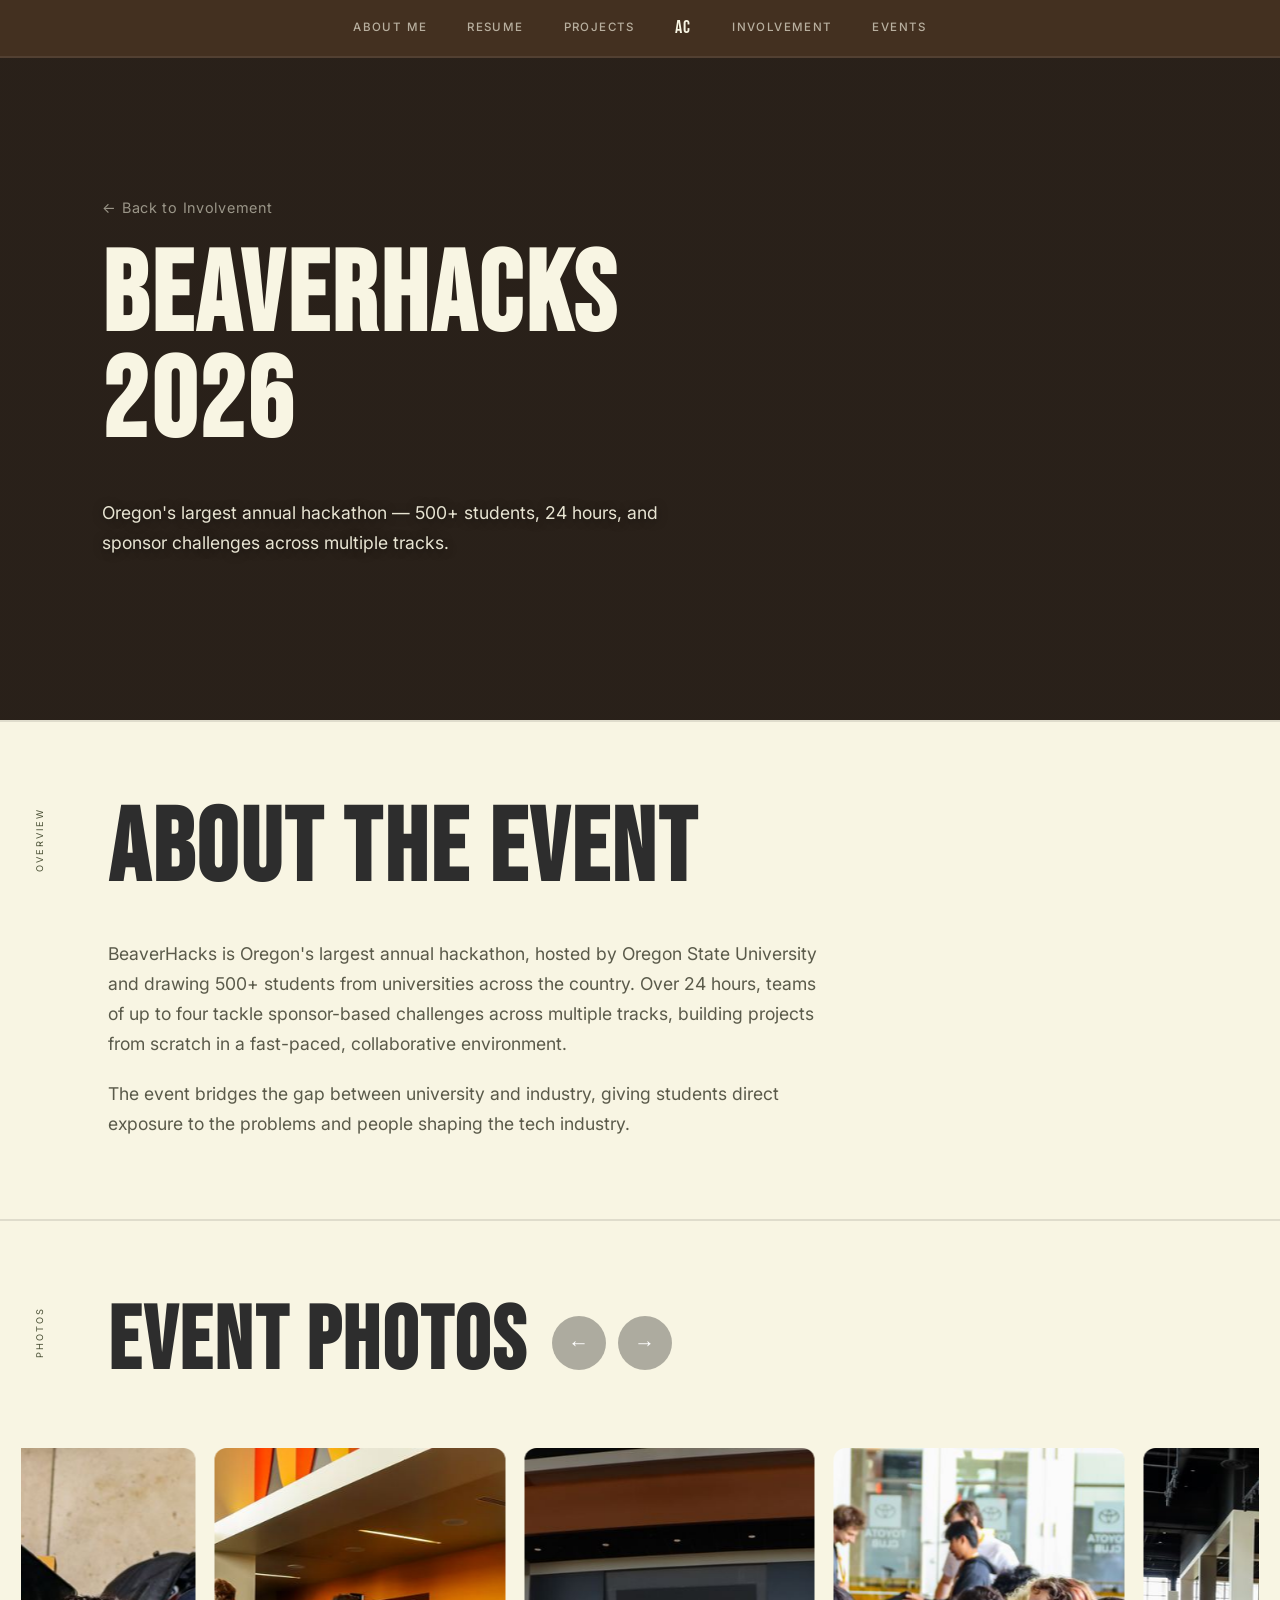
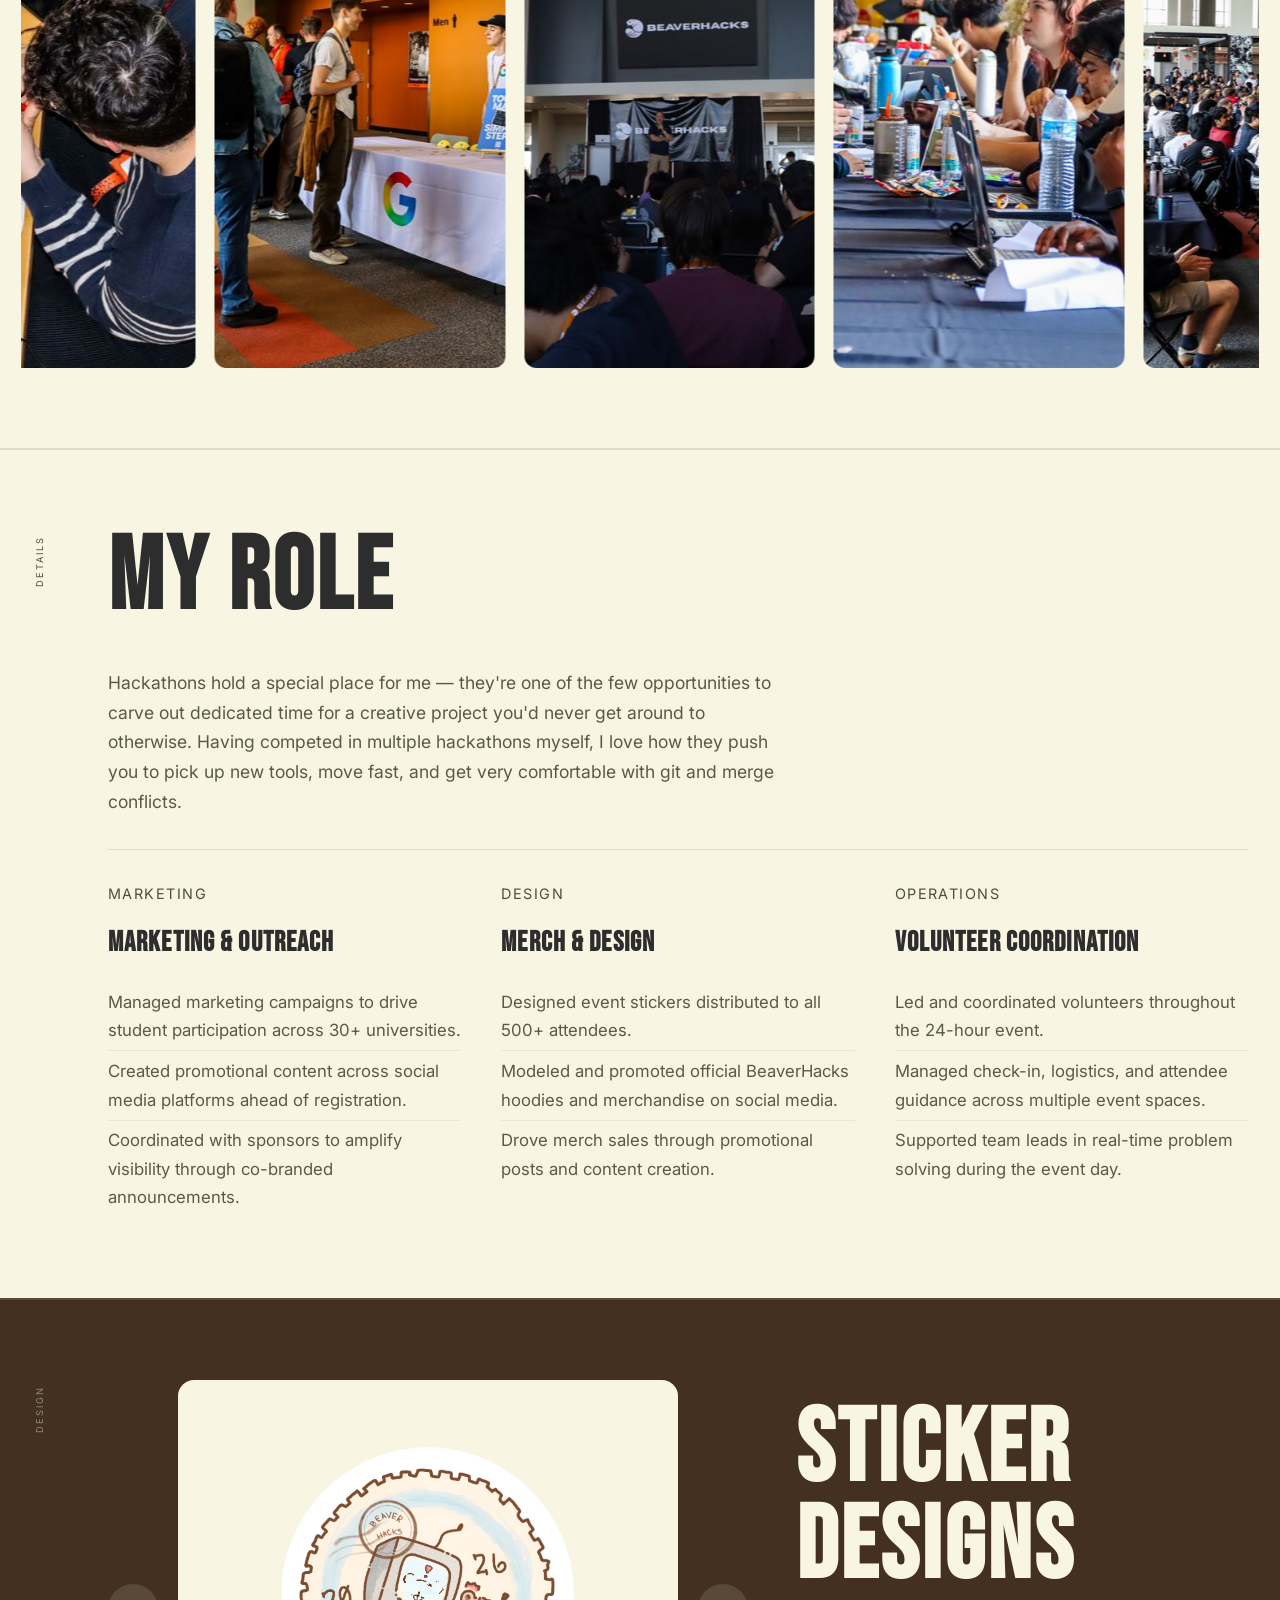
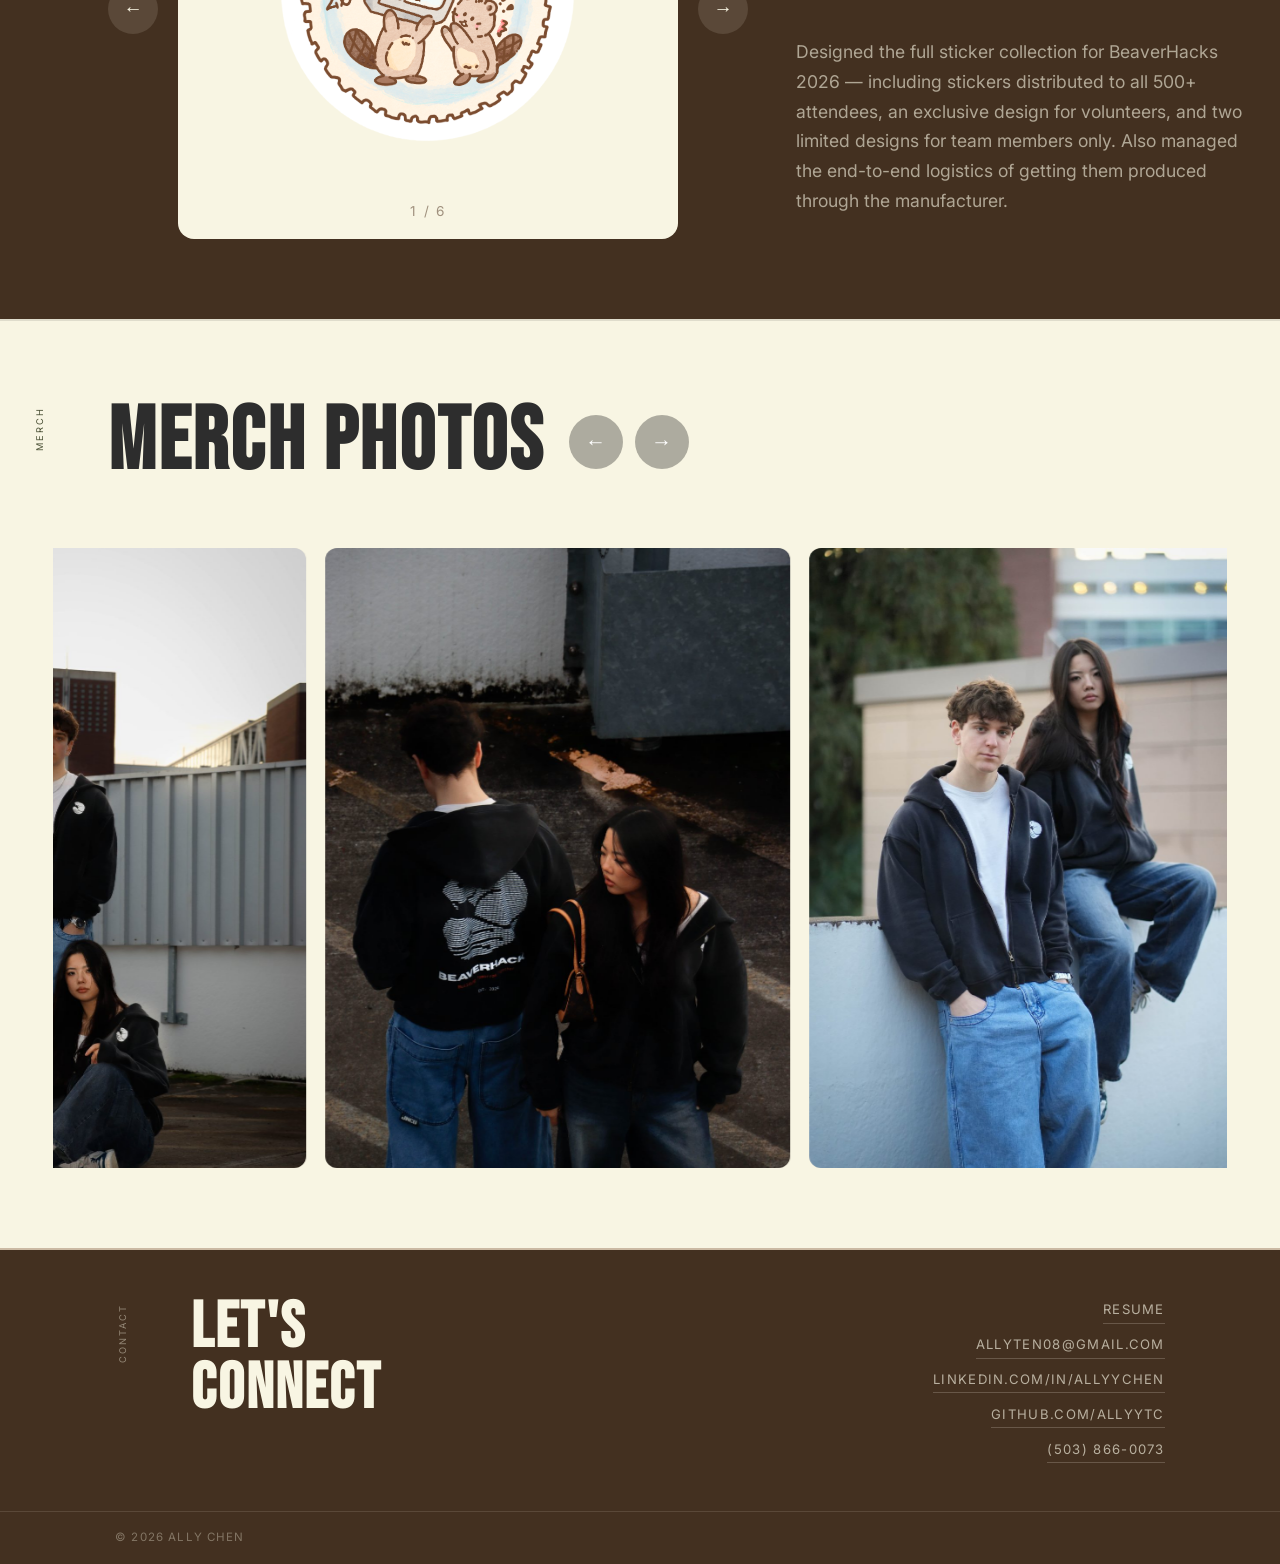
==== beaverhacks-2026.html @ 2b99e6fb "Add resume PDF and link it across the site." ====
<!DOCTYPE html>
<html lang="en">
<head>
  <meta charset="UTF-8" />
  <meta name="viewport" content="width=device-width, initial-scale=1.0" />
  <title>BeaverHacks 2026 &mdash; Ally Chen</title>
  <link rel="preconnect" href="https://fonts.googleapis.com" />
  <link rel="preconnect" href="https://fonts.gstatic.com" crossorigin />
  <link href="https://fonts.googleapis.com/css2?family=Bebas+Neue&family=Inter:wght@300;400;500;600&display=swap" rel="stylesheet" />
  <link rel="stylesheet" href="style.css" />
  <style>
    /* BeaverHacks 2026 — warm brown case-study theme */
    body { background: #433020; overflow-x: hidden; }
    .nav {
      --nav-bg: #433020;
      --nav-border: rgba(255,255,255,0.08);
      --nav-link: rgba(248,245,227,0.65);
      --nav-link-hover: #f8f5e3;
      --nav-home: #f8f5e3;
      --nav-dropdown-bg: #433020;
      --nav-dropdown-border: rgba(255,255,255,0.12);
      --nav-dropdown-link: rgba(248,245,227,0.65);
      --nav-dropdown-link-hover: #f8f5e3;
      --nav-dropdown-link-hover-bg: rgba(255,255,255,0.08);
      --nav-dropdown-label: rgba(248,245,227,0.45);
      --nav-mobile-bg: #433020;
      --nav-mobile-border: rgba(255,255,255,0.12);
      --nav-mobile-link: rgba(248,245,227,0.65);
      --nav-mobile-link-hover: #f8f5e3;
      --nav-mobile-submenu-border: rgba(255,255,255,0.12);
      --nav-mobile-label: rgba(248,245,227,0.45);
      --nav-toggle-bar: #f8f5e3;
    }
    .bh-dark { background: #433020; }
    .bh-dark-alt { background: #f8f5e3; }
    .bh-dark .display-heading { color: #f8f5e3; }
    .bh-dark-alt .display-heading { color: var(--charcoal, #2d2d2d); }
    .bh-dark .section-label { color: rgba(248,245,227,0.45); }
    .bh-dark-alt .section-label { color: var(--olive, #7a7a59); }
    .bh-dark .section-inner { border-top-color: rgba(248,245,227,0.12); }
    .bh-dark-alt .section-inner { border-top-color: rgba(0,0,0,0.1); }
    .bh-dark .exp-date { color: rgba(248,245,227,0.45); }
    .bh-dark-alt .exp-date { color: var(--olive, #7a7a59); }
    .bh-dark .exp-content h3 { color: #f8f5e3; }
    .bh-dark-alt .exp-content h3 { color: var(--charcoal, #2d2d2d); }
    .bh-dark li { color: rgba(248,245,227,0.65); }
    .bh-dark-alt li { color: #5a5a4a; }
    .bh-dark .exp-item { border-top-color: rgba(248,245,227,0.12); }
    .bh-dark-alt .exp-item { border-top-color: rgba(0,0,0,0.1); }
    .bh-dark .event-card { background: #5e4733; border-color: rgba(248,245,227,0.08); }
    .bh-dark-alt .event-card { background: #f8f5e3; border-color: rgba(0,0,0,0.12); }
  </style>
</head>
<body>

  <nav class="nav" id="nav" aria-label="Primary"></nav>
  <script src="nav.js?v=1"></script>

  <!-- Hero -->
  <section class="section bh-dark" style="min-height: 80vh; display: flex; align-items: center; background-image: linear-gradient(rgba(20,20,20,0.55), rgba(20,20,20,0.55)), url('bh-event/gp1.JPG'); background-size: cover; background-position: center 48%;">
    <div class="section-inner" style="border-top: none; width: 100%; max-width: 100%; margin: 0; padding-top: 7rem; padding-left: clamp(2rem, 8%, 10rem); padding-bottom: 5rem;">
      <div class="section-body">
        <a href="involvement.html#events" style="display:inline-block; margin-bottom:1.5rem; font-size:0.9rem; color:rgba(248,245,227,0.55); text-decoration:none; letter-spacing:0.05em;">&larr; Back to Involvement</a>
        <h1 class="display-heading dh-light" style="font-size: clamp(4rem, 9vw, 7rem);">BeaverHacks<br/>2026</h1>
        <p style="color: rgba(248,245,227,0.92); max-width: 560px; margin-top: 1rem; font-size: 1.1rem; text-shadow: 0 1px 10px rgba(0,0,0,0.5);">Oregon's largest annual hackathon — 500+ students, 24 hours, and sponsor challenges across multiple tracks.</p>
      </div>
    </div>
  </section>

  <!-- Overview -->
  <section class="section bh-dark-alt">
    <div class="section-inner" style="max-width: 1400px;">
      <div class="section-label-col">
        <span class="section-label">Overview</span>
      </div>
      <div class="section-body">
        <h2 class="display-heading" style="font-size: clamp(3.5rem, 8vw, 6.5rem);">About the Event</h2>
        <p style="max-width: 720px; margin: 1rem 0 1.25rem; line-height: 1.7; font-size: 1.1rem; color: #5a5a4a;">BeaverHacks is Oregon's largest annual hackathon, hosted by Oregon State University and drawing 500+ students from universities across the country. Over 24 hours, teams of up to four tackle sponsor-based challenges across multiple tracks, building projects from scratch in a fast-paced, collaborative environment.</p>
        <p style="max-width: 720px; line-height: 1.7; font-size: 1.1rem; color: #5a5a4a;">The event bridges the gap between university and industry, giving students direct exposure to the problems and people shaping the tech industry.</p>
      </div>
    </div>
  </section>

  <!-- Photo Gallery -->
  <section class="section bh-dark-alt" style="padding-bottom: 5rem;">
    <div class="section-inner" style="padding-bottom: 1.5rem; max-width: 1400px;">
      <div class="section-label-col">
        <span class="section-label">Photos</span>
      </div>
      <div class="section-body">
        <div class="bh-event-header">
          <h2 class="display-heading">Event Photos</h2>
          <div class="bh-event-header-arrows">
            <button class="bh-carousel-arrow bh-carousel-arrow--prev" id="bhPrev" aria-label="Previous photos">&#8592;</button>
            <button class="bh-carousel-arrow bh-carousel-arrow--next" id="bhNext" aria-label="Next photos">&#8594;</button>
          </div>
        </div>
      </div>
    </div>
    <style>
      .bh-event-header {
        display: flex;
        align-items: center;
        justify-content: flex-start;
        flex-wrap: wrap;
        gap: 1.5rem;
        margin-bottom: 2.5rem;
      }
      .bh-event-header .display-heading {
        margin-bottom: 0;
      }
      .bh-event-header-arrows {
        display: flex;
        gap: 0.75rem;
      }
      .bh-event-header-arrows .bh-carousel-arrow {
        position: static;
        transform: none;
      }
      .bh-carousel {
        --bh-visible: 4;
        position: relative;
        max-width: 98vw;
        margin: 0 auto;
        padding: 0 0.5rem;
      }
      @media (min-width: 1600px) { .bh-carousel { --bh-visible: 5; } }
      @media (max-width: 1024px) { .bh-carousel { --bh-visible: 2; } }
      @media (max-width: 640px)  { .bh-carousel { --bh-visible: 1; } }

      .bh-carousel-viewport { overflow: hidden; }
      .bh-carousel-track {
        display: flex;
        will-change: transform;
      }
      .bh-carousel-slide {
        flex: 0 0 calc(100% / var(--bh-visible));
        box-sizing: border-box;
        padding: 0 0.6rem;
      }
      .bh-carousel-slide img {
        width: 100%;
        height: 520px;
        object-fit: cover;
        border-radius: 0.75rem;
        display: block;
        background: #e8e2d0;
      }
      .bh-carousel-arrow {
        position: absolute;
        top: 50%;
        transform: translateY(-50%);
        width: 54px;
        height: 54px;
        border-radius: 50%;
        border: none;
        background: rgba(0,0,0,0.3);
        color: #fff;
        font-size: 1.3rem;
        display: flex;
        align-items: center;
        justify-content: center;
        cursor: pointer;
        z-index: 2;
        transition: background 0.2s;
      }
      .bh-carousel-arrow:hover { background: rgba(0,0,0,0.55); }
      .bh-carousel-arrow--prev { left: 0; }
      .bh-carousel-arrow--next { right: 0; }
    </style>
    <div class="bh-carousel" id="bhCarousel">
      <div class="bh-carousel-viewport">
        <div class="bh-carousel-track" id="bhTrack"></div>
      </div>
    </div>
    <script>
      function initBhCarousel(root, photos, opts) {
        opts = opts || {};
        var secondsPerPhoto = opts.secondsPerPhoto || 6; // continuous drift pace
        var alt = opts.alt || 'Photo';
        var filters = opts.filters || {};
        var classes = opts.classes || {}; // src -> extra class name for the slide

        var N = photos.length;
        var rendered = photos.concat(photos); // two copies for a seamless continuous loop

        var viewport = root.querySelector('.bh-carousel-viewport');
        var track = root.querySelector('.bh-carousel-track');
        var prevBtn = opts.prevBtn || root.querySelector('.bh-carousel-arrow--prev');
        var nextBtn = opts.nextBtn || root.querySelector('.bh-carousel-arrow--next');

        rendered.forEach(function(src) {
          var slide = document.createElement('div');
          slide.className = 'bh-carousel-slide';
          if (classes[src]) slide.classList.add(classes[src]);
          var img = document.createElement('img');
          img.src = src;
          img.alt = alt;
          img.loading = 'lazy';
          if (filters[src]) img.style.filter = filters[src];
          slide.appendChild(img);
          track.appendChild(slide);
        });

        var widths = []; // per-slide widths for one set (index 0..N-1), in px
        var cumulative = [0]; // prefix sums of widths, length N+1
        var singleSetWidth = 0;
        var speed = 0; // px per ms
        var offset = 0; // current translateX, in (-singleSetWidth, 0]
        var hovering = false; // mouse is over the photos or arrows
        var jumping = false; // an arrow jump is settling
        var paused = false;
        var lastTime = null;

        function updatePaused() {
          paused = hovering || jumping;
        }

        function measure() {
          widths = [];
          cumulative = [0];
          for (var i = 0; i < N; i++) {
            var w = track.children[i].getBoundingClientRect().width;
            widths.push(w);
            cumulative.push(cumulative[i] + w);
          }
          singleSetWidth = cumulative[N];
          speed = singleSetWidth / (N * secondsPerPhoto * 1000);
        }

        function setTransform() {
          track.style.transform = 'translateX(' + offset + 'px)';
        }

        // Used for jumps (arrows/settle), where we need to toggle the
        // transition on/off without it animating the wrong change.
        function applyTransform(withTransition) {
          track.style.transition = withTransition ? 'transform 0.4s ease' : 'none';
          setTransform();
          if (!withTransition) track.getBoundingClientRect(); // force reflow
        }

        function settle() {
          jumping = false;
          updatePaused();
          if (offset <= -singleSetWidth) offset += singleSetWidth;
          if (offset > 0) offset -= singleSetWidth;
          applyTransform(false);
        }

        // Index of the slide currently sitting at (or just past) the viewport's left edge.
        function currentIndex() {
          var pos = ((-offset) % singleSetWidth + singleSetWidth) % singleSetWidth;
          for (var i = 0; i < N; i++) {
            if (pos < cumulative[i + 1] - 0.5) return i;
          }
          return 0;
        }

        function nudge(direction) {
          jumping = true;
          updatePaused();
          var i = currentIndex();
          if (direction > 0) {
            offset -= widths[i];
          } else {
            offset += widths[(i - 1 + N) % N];
          }
          applyTransform(true);
          setTimeout(settle, 420);
        }

        function tick(now) {
          if (lastTime === null) lastTime = now;
          var dt = now - lastTime;
          lastTime = now;
          if (!paused) {
            offset -= speed * dt;
            if (offset <= -singleSetWidth) offset += singleSetWidth;
            setTransform();
          }
          requestAnimationFrame(tick);
        }

        prevBtn.addEventListener('click', function() { nudge(-1); });
        nextBtn.addEventListener('click', function() { nudge(1); });

        // Only pause for hover over the photos or the arrow buttons.
        [viewport, prevBtn, nextBtn].forEach(function(el) {
          el.addEventListener('mouseenter', function() { hovering = true; updatePaused(); });
          el.addEventListener('mouseleave', function() { hovering = false; updatePaused(); });
        });

        window.addEventListener('resize', function() {
          var old = singleSetWidth;
          measure();
          if (old) offset = offset * (singleSetWidth / old);
          applyTransform(false);
        });

        measure();
        applyTransform(false);
        requestAnimationFrame(tick);
      }
    </script>
    <script>
      (function() {
        var photos = [
          'bh-event/carousel/untitled (189 of 275).jpg',
          'bh-event/carousel/untitled (19 of 275).jpg',
          'bh-event/carousel/IMG_7646.jpg',
          'bh-event/carousel/untitled (70 of 275).jpg',
          'bh-event/carousel/venue.jpg',
          'bh-event/carousel/untitled (268 of 275).jpg',
          'bh-event/carousel/untitled (57 of 275).jpg',
          'bh-event/carousel/untitled (181 of 275).jpg',
          'bh-event/carousel/top.jpg',
          'bh-event/carousel/untitled (230 of 275).jpg',
          'bh-event/carousel/untitled (43 of 275).jpg',
          'bh-event/carousel/IMG_7744.jpg',
          'bh-event/carousel/untitled (102 of 275).jpg',
          'bh-event/carousel/venue2.jpg',
          'bh-event/carousel/untitled (196 of 275).jpg',
          'bh-event/carousel/untitled (275 of 275).jpg',
          'bh-event/carousel/untitled (60 of 275).jpg',
          'bh-event/carousel/untitled (32 of 275).jpg',
          'bh-event/carousel/untitled (249 of 275).jpg',
          'bh-event/carousel/untitled (187 of 275).jpg',
          'bh-event/carousel/untitled (52 of 275).jpg',
          'bh-event/carousel/DSCF6276.jpg',
          'bh-event/carousel/untitled (89 of 275).jpg',
          'bh-event/carousel/untitled (217 of 275).jpg',
          'bh-event/carousel/untitled (11 of 275).jpg',
          'bh-event/carousel/untitled (158 of 275).jpg',
          'bh-event/carousel/untitled (248 of 275).jpg',
          'bh-event/carousel/untitled (59 of 275).jpg'
        ];

        initBhCarousel(document.getElementById('bhCarousel'), photos, {
          alt: 'BeaverHacks 2026 event photo',
          prevBtn: document.getElementById('bhPrev'),
          nextBtn: document.getElementById('bhNext')
        });
      })();
    </script>
  </section>

  <!-- Details -->
  <section class="section bh-dark-alt">
    <div class="section-inner" style="max-width: 1400px;">
      <div class="section-label-col">
        <span class="section-label">Details</span>
      </div>
      <div class="section-body">
        <h2 class="display-heading" style="font-size: clamp(3.5rem, 8vw, 6.5rem);">My Role</h2>
        <p style="max-width: 680px; margin: 1rem 0 2rem; color: #5a5a4a; line-height: 1.7; font-size: 1.1rem;">Hackathons hold a special place for me &mdash; they're one of the few opportunities to carve out dedicated time for a creative project you'd never get around to otherwise. Having competed in multiple hackathons myself, I love how they push you to pick up new tools, move fast, and get very comfortable with git and merge conflicts.</p>
        <div style="display: grid; grid-template-columns: repeat(3, 1fr); gap: 2.5rem; border-top: 1px solid rgba(0,0,0,0.1); padding-top: 2rem;">
          <div>
            <div style="font-size: 0.9rem; color: var(--olive, #7a7a59); letter-spacing: 0.1em; text-transform: uppercase; margin-bottom: 0.75rem;">Marketing</div>
            <h3 style="font-family: var(--font-display); font-size: 1.75rem; color: var(--charcoal, #2d2d2d); margin-bottom: 1rem; letter-spacing: 0.04em;">Marketing &amp; Outreach</h3>
            <ul style="list-style: none; padding: 0; margin: 0; color: #5a5a4a; line-height: 1.7; font-size: 1.05rem;">
              <li style="padding: 0.35rem 0; border-bottom: 1px solid rgba(0,0,0,0.06);">Managed marketing campaigns to drive student participation across 30+ universities.</li>
              <li style="padding: 0.35rem 0; border-bottom: 1px solid rgba(0,0,0,0.06);">Created promotional content across social media platforms ahead of registration.</li>
              <li style="padding: 0.35rem 0;">Coordinated with sponsors to amplify visibility through co-branded announcements.</li>
            </ul>
          </div>
          <div>
            <div style="font-size: 0.9rem; color: var(--olive, #7a7a59); letter-spacing: 0.1em; text-transform: uppercase; margin-bottom: 0.75rem;">Design</div>
            <h3 style="font-family: var(--font-display); font-size: 1.75rem; color: var(--charcoal, #2d2d2d); margin-bottom: 1rem; letter-spacing: 0.04em;">Merch &amp; Design</h3>
            <ul style="list-style: none; padding: 0; margin: 0; color: #5a5a4a; line-height: 1.7; font-size: 1.05rem;">
              <li style="padding: 0.35rem 0; border-bottom: 1px solid rgba(0,0,0,0.06);">Designed event stickers distributed to all 500+ attendees.</li>
              <li style="padding: 0.35rem 0; border-bottom: 1px solid rgba(0,0,0,0.06);">Modeled and promoted official BeaverHacks hoodies and merchandise on social media.</li>
              <li style="padding: 0.35rem 0;">Drove merch sales through promotional posts and content creation.</li>
            </ul>
          </div>
          <div>
            <div style="font-size: 0.9rem; color: var(--olive, #7a7a59); letter-spacing: 0.1em; text-transform: uppercase; margin-bottom: 0.75rem;">Operations</div>
            <h3 style="font-family: var(--font-display); font-size: 1.75rem; color: var(--charcoal, #2d2d2d); margin-bottom: 1rem; letter-spacing: 0.04em;">Volunteer Coordination</h3>
            <ul style="list-style: none; padding: 0; margin: 0; color: #5a5a4a; line-height: 1.7; font-size: 1.05rem;">
              <li style="padding: 0.35rem 0; border-bottom: 1px solid rgba(0,0,0,0.06);">Led and coordinated volunteers throughout the 24-hour event.</li>
              <li style="padding: 0.35rem 0; border-bottom: 1px solid rgba(0,0,0,0.06);">Managed check-in, logistics, and attendee guidance across multiple event spaces.</li>
              <li style="padding: 0.35rem 0;">Supported team leads in real-time problem solving during the event day.</li>
            </ul>
          </div>
        </div>
      </div>
    </div>
  </section>

  <!-- Sticker Designs Section -->
  <section class="section bh-dark">
    <div class="section-inner" style="max-width: 1400px;">
      <div class="section-label-col">
        <span class="section-label">Design</span>
      </div>
      <div class="section-body">
        <div style="display: flex; align-items: center; gap: 3rem;">
          <!-- Sticker carousel -->
          <div style="display: flex; align-items: center; gap: 1.25rem; flex-shrink: 0;">
            <button id="stickerPrev" onclick="stickerCarousel(-1)" aria-label="Previous sticker" style="flex-shrink:0; background: rgba(248,245,227,0.12); border: none; border-radius: 50%; width: 50px; height: 50px; display: flex; align-items: center; justify-content: center; cursor: pointer; color: #f8f5e3; font-size: 1.2rem; transition: background 0.2s;" onmouseover="this.style.background='rgba(248,245,227,0.22)'" onmouseout="this.style.background='rgba(248,245,227,0.12)'">&#8592;</button>
            <div style="width: 500px; background: #f8f5e3; border-radius: 1rem; padding: 1.5rem 1.5rem 1rem; display: flex; flex-direction: column; align-items: center;">
              <div id="stickerTrack" style="display: flex; align-items: center; justify-content: center;">
                <img id="stickerImg" src="bh-stickers/sticker-1-crop.png" alt="BeaverHacks sticker" style="max-height: 380px; max-width: 100%; width: auto; height: auto; display: block; transition: opacity 0.2s, transform 0.2s;" />
              </div>
              <div style="margin-top: 1rem; font-size: 0.85rem; letter-spacing: 0.12em; text-transform: uppercase; color: #a0917e;">
                <span id="stickerCurrent">1</span> / <span id="stickerTotal">6</span>
              </div>
            </div>
            <button id="stickerNext" onclick="stickerCarousel(1)" aria-label="Next sticker" style="flex-shrink:0; background: rgba(248,245,227,0.12); border: none; border-radius: 50%; width: 50px; height: 50px; display: flex; align-items: center; justify-content: center; cursor: pointer; color: #f8f5e3; font-size: 1.2rem; transition: background 0.2s;" onmouseover="this.style.background='rgba(248,245,227,0.22)'" onmouseout="this.style.background='rgba(248,245,227,0.12)'">&#8594;</button>
          </div>
          <div style="flex: 1;">
            <h2 class="display-heading" style="font-size: clamp(3.5rem, 8vw, 6.5rem);">Sticker Designs</h2>
            <p style="margin-top: 0.75rem; color: rgba(248,245,227,0.6); font-size: 1.1rem;">Designed the full sticker collection for BeaverHacks 2026 — including stickers distributed to all 500+ attendees, an exclusive design for volunteers, and two limited designs for team members only. Also managed the end-to-end logistics of getting them produced through the manufacturer.</p>
          </div>
        </div>
        <script>
          (function() {
            var stickers = [
              { src: 'bh-stickers/sticker-1-crop.png',  rot: '-3deg' },
              { src: 'bh-stickers/sticker-9-crop.png',  rot:  '2deg' },
              { src: 'bh-stickers/sticker-10-crop.png', rot: '-2deg' },
              { src: 'bh-stickers/sticker-11-crop.png', rot:  '3deg' },
              { src: 'bh-stickers/sticker-12-crop.png', rot: '-1deg' },
              { src: 'bh-stickers/sticker-13-crop.png', rot:  '2deg' },
            ];
            var idx = 0;
            var img = document.getElementById('stickerImg');
            var cur = document.getElementById('stickerCurrent');
            window.stickerCarousel = function(dir) {
              idx = (idx + dir + stickers.length) % stickers.length;
              img.style.opacity = '0';
              img.style.transform = 'rotate(0deg) scale(0.92)';
              setTimeout(function() {
                img.src = stickers[idx].src;
                img.alt = 'BeaverHacks sticker ' + (idx + 1);
                img.style.transform = 'rotate(' + stickers[idx].rot + ') scale(1)';
                img.style.opacity = '1';
                cur.textContent = idx + 1;
              }, 180);
            };
            img.style.transform = 'rotate(' + stickers[0].rot + ') scale(1)';
          })();
        </script>
      </div>
    </div>
  </section>

  <!-- Merch Photos Section -->
  <section class="section bh-dark-alt">
    <div class="section-inner" style="padding-bottom: 1.5rem; max-width: 1400px;">
      <div class="section-label-col">
        <span class="section-label">Merch</span>
      </div>
      <div class="section-body">
        <div class="bh-merch-header">
          <h2 class="display-heading">Merch Photos</h2>
          <div class="bh-merch-header-arrows">
            <button class="bh-carousel-arrow bh-carousel-arrow--prev" id="bhMerchPrev" aria-label="Previous photos">&#8592;</button>
            <button class="bh-carousel-arrow bh-carousel-arrow--next" id="bhMerchNext" aria-label="Next photos">&#8594;</button>
          </div>
        </div>
      </div>
    </div>
    <div style="max-width: 98vw; margin: 0 auto; padding: 0 2rem 5rem;">
      <style>
        .bh-merch-header {
          display: flex;
          align-items: center;
          justify-content: flex-start;
          flex-wrap: wrap;
          gap: 1.5rem;
          margin-bottom: 2.5rem;
        }
        .bh-merch-header .display-heading {
          margin-bottom: 0;
        }
        .bh-merch-header-arrows {
          display: flex;
          gap: 0.75rem;
        }
        .bh-merch-header-arrows .bh-carousel-arrow {
          position: static;
          transform: none;
        }
        .bh-carousel--portrait { --bh-photo-h: 620px; padding: 0 0.5rem; }
        @media (max-width: 1024px) { .bh-carousel--portrait { --bh-photo-h: 480px; padding: 0 0.5rem; } }
        @media (max-width: 640px)  { .bh-carousel--portrait { --bh-photo-h: 360px; padding: 0 0.5rem; } }
        .bh-carousel--portrait .bh-carousel-slide {
          flex: 0 0 auto;
        }
        .bh-carousel--portrait .bh-carousel-slide img {
          width: auto;
          height: var(--bh-photo-h);
          aspect-ratio: 3 / 4;
          object-fit: cover;
          object-position: top;
        }
        .bh-carousel--portrait .bh-carousel-slide--landscape img {
          aspect-ratio: 3 / 2;
          object-position: center;
        }
      </style>
      <div class="bh-carousel bh-carousel--portrait" id="bhMerchCarousel">
        <div class="bh-carousel-viewport">
          <div class="bh-carousel-track"></div>
        </div>
      </div>
      <script>
        (function() {
          var photos = [
            'bh-merch/1.jpg',
            'bh-merch/3.jpg',
            'bh-merch/4.jpg',
            'bh-merch/9.jpg',
            'bh-merch/5.jpg',
            'bh-merch/6.jpg',
            'bh-merch/10.JPG',
            'bh-merch/bh3.jpg',
            'bh-merch/8.jpg',
            'bh-merch/11.JPG',
            'bh-merch/12.JPG',
            'bh-merch/13.JPG'
          ];
          initBhCarousel(document.getElementById('bhMerchCarousel'), photos, {
            alt: 'BeaverHacks 2026 merch photo',
            prevBtn: document.getElementById('bhMerchPrev'),
            nextBtn: document.getElementById('bhMerchNext'),
            filters: { 'bh-merch/13.JPG': 'contrast(1.15) saturate(1.25) brightness(1.35)' },
            classes: {
              'bh-merch/9.jpg': 'bh-carousel-slide--landscape',
              'bh-merch/10.JPG': 'bh-carousel-slide--landscape',
              'bh-merch/11.JPG': 'bh-carousel-slide--landscape'
            }
          });
        })();
      </script>
    </div>
  </section>

  <section class="section section-contact" id="contact" style="background: #433020; border-top: none;">
    <div class="section-inner">
      <div class="section-label-col">
        <span class="section-label" style="color: rgba(248,245,227,0.45);">Contact</span>
      </div>
      <div class="section-body contact-body">
        <h2 class="display-heading" style="color: #f8f5e3;">Let's<br/>Connect</h2>
        <div class="contact-links">
          <a href="allychen-resume2027.pdf" class="contact-link" style="color: rgba(248,245,227,0.65); border-bottom-color: rgba(248,245,227,0.2);">Resume</a>
          <a href="mailto:allyten08@gmail.com" class="contact-link" style="color: rgba(248,245,227,0.65); border-bottom-color: rgba(248,245,227,0.2);">allyten08@gmail.com</a>
          <a href="https://linkedin.com/in/allyychen/" target="_blank" rel="noopener" class="contact-link" style="color: rgba(248,245,227,0.65); border-bottom-color: rgba(248,245,227,0.2);">linkedin.com/in/allyychen</a>
          <a href="https://github.com/allyytc" target="_blank" rel="noopener" class="contact-link" style="color: rgba(248,245,227,0.65); border-bottom-color: rgba(248,245,227,0.2);">github.com/allyytc</a>
          <a href="tel:5038660073" class="contact-link" style="color: rgba(248,245,227,0.65); border-bottom-color: rgba(248,245,227,0.2);">(503) 866-0073</a>
        </div>
      </div>
    </div>
    <div class="contact-footer-bar" style="border-top-color: rgba(248,245,227,0.12); color: rgba(248,245,227,0.35);">
      <p>&copy; 2026 Ally Chen</p>
    </div>
  </section>

  <script src="script.js"></script>
</body>
</html>
---- style.css ----
/* === Reset & Base === */
*, *::before, *::after { box-sizing: border-box; margin: 0; padding: 0; }

:root {
  --cream:       #E8DCC5;   /* Cream */
  --cream-dark:  #D8CCBA;   /* between cream and taupe */
  --dark-bg:     #4B5136;   /* Olive */
  --olive:       #4B5136;   /* Olive (alias for buttons/accents) */
  --sage:        #8A8F73;   /* Sage */
  --sage-lt:     #B5BAA4;   /* light sage tint */
  --sage-dk:     #4B5136;   /* Olive (darkest green) */
  --walnut:      #6B4426;   /* Walnut */
  --taupe:       #CBB9A3;   /* Warm Taupe */
  --text:        #2C3020;   /* very dark forest */
  --text-muted:  #5A4A38;   /* warm dark brown */
  --text-light:  #8A8F73;   /* sage for captions/labels */
  --border:      #CBB9A3;   /* Warm Taupe */
  --white:       #F5EFE4;
  --font-display: 'Bebas Neue', 'Arial Black', sans-serif;
  --font-body:    'Inter', system-ui, sans-serif;
  --page-gutter:  clamp(7rem, 9vw, 11rem);
}

html { scroll-behavior: smooth; }

body {
  font-family: var(--font-body);
  background: var(--cream);
  color: var(--text);
  line-height: 1.7;
}

/* === Nav === */
.nav {
  --nav-bg: rgba(232, 220, 197, 0.94);
  --nav-border: var(--border);
  --nav-link: var(--text-muted);
  --nav-link-hover: var(--text);
  --nav-home: var(--text);
  --nav-dropdown-bg: rgba(232, 220, 197, 0.98);
  --nav-dropdown-border: var(--border);
  --nav-dropdown-link: var(--text-muted);
  --nav-dropdown-link-hover: var(--text);
  --nav-dropdown-link-hover-bg: rgba(0, 0, 0, 0.04);
  --nav-dropdown-label: var(--text-light);
  --nav-mobile-bg: rgba(232, 220, 197, 0.97);
  --nav-mobile-border: var(--border);
  --nav-mobile-link: var(--text-muted);
  --nav-mobile-link-hover: var(--text);
  --nav-mobile-submenu-border: var(--border);
  --nav-mobile-label: var(--text-light);
  --nav-toggle-bar: var(--text);
  position: fixed;
  top: 0; left: 0; right: 0;
  z-index: 100;
  background: var(--nav-bg);
  backdrop-filter: blur(12px);
  border-bottom: 2px solid var(--nav-border);
  transition: box-shadow 0.3s;
}

.nav-scrolled { box-shadow: 0 1px 12px rgba(0,0,0,0.08); }

.nav-inner {
  max-width: 1080px;
  margin: 0 auto;
  padding: 0 2rem;
  height: 56px;
  display: flex;
  align-items: center;
  justify-content: center;
  gap: 2.5rem;
}

.nav-inner > .nav-link,
.nav-item > .nav-link {
  text-decoration: none;
  color: var(--nav-link);
  font-size: 0.72rem;
  font-weight: 500;
  letter-spacing: 0.12em;
  text-transform: uppercase;
  transition: color 0.2s;
}
.nav-inner > .nav-link:hover,
.nav-item > .nav-link:hover { color: var(--nav-link-hover); }

.nav-item {
  position: relative;
  display: flex;
  align-items: center;
  height: 100%;
}

.nav-item.has-dropdown::after {
  content: '';
  position: absolute;
  left: -0.5rem;
  right: -0.5rem;
  top: 100%;
  height: 14px;
}

.nav-dropdown {
  position: absolute;
  top: calc(100% + 6px);
  left: 50%;
  transform: translateX(-50%) translateY(6px);
  min-width: 16.5rem;
  padding: 0.5rem 0;
  background: var(--nav-dropdown-bg);
  border: 2px solid var(--nav-dropdown-border);
  box-shadow: 0 8px 24px rgba(0, 0, 0, 0.1);
  opacity: 0;
  visibility: hidden;
  pointer-events: none;
  transition: opacity 0.2s, visibility 0.2s, transform 0.2s;
  z-index: 200;
}

.nav-item.has-dropdown:hover .nav-dropdown,
.nav-item.has-dropdown:focus-within .nav-dropdown {
  opacity: 1;
  visibility: visible;
  pointer-events: auto;
  transform: translateX(-50%) translateY(0);
}

.nav-dropdown a {
  display: block;
  padding: 0.55rem 1.25rem;
  font-size: 0.78rem;
  font-weight: 500;
  letter-spacing: 0.04em;
  text-transform: none;
  color: var(--nav-dropdown-link);
  text-decoration: none;
  white-space: nowrap;
  transition: color 0.2s, background 0.2s;
}

.nav-dropdown a:hover {
  color: var(--nav-dropdown-link-hover);
  background: var(--nav-dropdown-link-hover-bg);
}

.nav-dropdown-label {
  display: block;
  padding: 0.75rem 1.25rem 0.35rem;
  font-size: 0.62rem;
  font-weight: 600;
  letter-spacing: 0.14em;
  text-transform: uppercase;
  color: var(--nav-dropdown-label);
}

.nav-dropdown a.nav-dropdown-link--sub {
  padding-left: 1.75rem;
  font-size: 0.74rem;
}

.nav-inner a {
  text-decoration: none;
  color: var(--nav-link);
  font-size: 0.72rem;
  font-weight: 500;
  letter-spacing: 0.12em;
  text-transform: uppercase;
  transition: color 0.2s;
}
.nav-inner a:hover { color: var(--nav-link-hover); }

.nav-home {
  font-family: var(--font-display) !important;
  font-size: 1.1rem !important;
  letter-spacing: 0.1em !important;
  color: var(--nav-home) !important;
}

.nav-toggle {
  display: none;
  position: absolute;
  right: 1.5rem;
  top: 50%;
  transform: translateY(-50%);
  flex-direction: column;
  gap: 5px;
  background: none;
  border: none;
  cursor: pointer;
  padding: 4px;
}
.nav-toggle span {
  display: block;
  width: 22px;
  height: 1.5px;
  background: var(--nav-toggle-bar);
  border-radius: 1px;
}

.nav-mobile-links {
  display: none;
  flex-direction: column;
  padding: 1.25rem 2rem 1.5rem;
  gap: 1rem;
  border-top: 2px solid var(--nav-mobile-border);
  background: var(--nav-mobile-bg);
}
.nav-mobile-links.open { display: flex; }
.nav-mobile-links > .nav-link,
.nav-mobile-links > a {
  text-decoration: none;
  color: var(--nav-mobile-link);
  font-size: 0.8rem;
  font-weight: 500;
  letter-spacing: 0.1em;
  text-transform: uppercase;
}

.nav-mobile-group {
  display: flex;
  flex-direction: column;
  gap: 0.35rem;
}

.nav-mobile-group-toggle {
  display: flex;
  align-items: center;
  justify-content: space-between;
  width: 100%;
  padding: 0;
  border: none;
  background: none;
  font-family: inherit;
  font-size: 0.8rem;
  font-weight: 500;
  letter-spacing: 0.1em;
  text-transform: uppercase;
  color: var(--nav-mobile-link);
  cursor: pointer;
  text-align: left;
}

.nav-mobile-group-toggle::after {
  content: '+';
  font-size: 1rem;
  font-weight: 400;
  line-height: 1;
  transition: transform 0.2s;
}

.nav-mobile-group.open .nav-mobile-group-toggle::after {
  transform: rotate(45deg);
}

.nav-mobile-submenu {
  display: none;
  flex-direction: column;
  gap: 0.65rem;
  padding-left: 0.85rem;
  border-left: 2px solid var(--nav-mobile-submenu-border);
}

.nav-mobile-group.open .nav-mobile-submenu {
  display: flex;
}

.nav-mobile-submenu a {
  text-decoration: none;
  color: var(--nav-mobile-link);
  font-size: 0.78rem;
  font-weight: 500;
  letter-spacing: 0.04em;
  text-transform: none;
}

.nav-mobile-submenu a:hover {
  color: var(--nav-mobile-link-hover);
}

.nav-mobile-submenu-label {
  font-size: 0.65rem;
  font-weight: 600;
  letter-spacing: 0.12em;
  text-transform: uppercase;
  color: var(--nav-mobile-label);
  margin-top: 0.25rem;
}

.nav-mobile-links a {
  text-decoration: none;
  color: var(--nav-mobile-link);
  font-size: 0.8rem;
  font-weight: 500;
  letter-spacing: 0.1em;
  text-transform: uppercase;
}

/* === Hero === */
.hero {
  padding-top: 56px;
  background: var(--cream);
  height: 92vh;
  max-height: 900px;
  min-height: 500px;
  display: grid;
  grid-template-columns: 1fr 1fr;
  gap: 4rem;
  border-bottom: none;
}

.hero-text {
  display: flex;
  flex-direction: column;
  justify-content: center;
  padding: 3rem 4vw 3rem 3rem;
  gap: 2rem;
  border-left: none;
}

.hero-text-bottom {
  display: flex;
  flex-direction: column;
  gap: 1.75rem;
}

.hero-eyebrow {
  font-size: 1rem;
  font-weight: 600;
  letter-spacing: 0.08em;
  text-transform: uppercase;
  color: var(--text);
  white-space: nowrap;
}

.hero-name {
  font-family: var(--font-display);
  font-size: clamp(6rem, 15vw, 13rem);
  line-height: 0.88;
  letter-spacing: 0.02em;
  text-transform: uppercase;
  color: var(--text);
}

.hero-tagline {
  font-size: 1rem;
  font-weight: 400;
  letter-spacing: 0.08em;
  text-transform: uppercase;
  color: var(--text);
  line-height: 1.8;
}

.hero-actions {
  display: flex;
  gap: 1.5rem;
  flex-wrap: wrap;
  align-items: center;
}

.hero-arrow {
  font-size: 1rem;
  letter-spacing: 0.08em;
  text-transform: uppercase;
  color: var(--walnut);
  text-decoration: none;
  border-bottom: 1px solid var(--walnut);
  padding-bottom: 1px;
  transition: opacity 0.2s;
}
.hero-arrow-ghost {
  color: var(--text-muted);
  border-bottom-color: var(--border);
}
.hero-arrow:hover { opacity: 0.5; }

.hero-img-col {
  overflow: hidden;
}

.hero-headshot {
  width: 100%;
  height: 100%;
  object-fit: cover;
  object-position: 40% 18%;
  display: block;
}

/* === Section layout === */
.section { background: var(--cream); }
.section-dark { background: var(--dark-bg); color: var(--cream); }

.section-inner {
  display: flex;
  max-width: 1080px;
  margin: 0 auto;
  padding: 5rem 2rem;
  gap: 1.5rem;
  border-top: 2px solid var(--border);
}

.section-dark .section-inner { border-top-color: rgba(182, 201, 166, 0.15); }

.section-label-col {
  width: 52px;
  flex-shrink: 0;
  display: flex;
  align-items: flex-start;
  padding-top: 6px;
}

.section-label {
  writing-mode: vertical-rl;
  transform: rotate(180deg);
  font-size: 0.58rem;
  letter-spacing: 0.22em;
  text-transform: uppercase;
  color: var(--text-light);
  white-space: nowrap;
  user-select: none;
}
.section-label-lt { color: rgba(255,255,255,0.3); }

.section-body { flex: 1; min-width: 0; }

/* === Display Heading === */
.display-heading {
  font-family: var(--font-display);
  font-size: clamp(3rem, 7vw, 5.5rem);
  line-height: 0.95;
  letter-spacing: 0.03em;
  text-transform: uppercase;
  color: var(--text);
  margin-bottom: 2.5rem;
}
.dh-light { color: var(--cream); }

/* === About === */
.about-text-col {
  max-width: none;
}

.about-img-col {
  overflow: hidden;
  justify-self: start;
  width: 100%;
  max-width: 440px;
  display: flex;
}
.about-headshot-wrap {
  overflow: hidden;
  flex: 1;
  min-height: 0;
  width: 100%;
}

.headshot {
  width: 100%;
  height: 100%;
  min-height: 470px;
  aspect-ratio: auto;
  object-fit: cover;
  object-position: center 92%;
  display: block;
  transform: scale(1.18);
  transform-origin: center 92%;
}

.photo-placeholder {
  width: 100%;
  aspect-ratio: 3 / 4;
  background: var(--cream-dark);
  border: 1px dashed var(--border);
  display: flex;
  align-items: center;
  justify-content: center;
}
.photo-placeholder span {
  font-size: 0.62rem;
  letter-spacing: 0.18em;
  text-transform: uppercase;
  color: var(--text-light);
}

.about-text-col p {
  font-size: 0.88rem;
  color: var(--text-muted);
  line-height: 1.9;
  margin-bottom: 1rem;
}
.about-text-col strong { color: var(--text); font-weight: 600; }

.about-links {
  display: flex;
  gap: 1.5rem;
  margin-top: 1.5rem;
}
.about-links a {
  font-size: 1rem;
  font-weight: 600;
  letter-spacing: 0.14em;
  text-transform: uppercase;
  color: var(--walnut);
  text-decoration: none;
  border-bottom: 1px solid var(--walnut);
  padding-bottom: 1px;
  transition: opacity 0.2s;
}
.about-links a:hover { opacity: 0.5; }

.stats-row {
  display: grid;
  grid-template-columns: repeat(4, 1fr);
  border-top: 2px solid var(--border);
}

.stat {
  display: flex;
  flex-direction: column;
  gap: 0.4rem;
  padding: 1.5rem 1rem 1.5rem 0;
  border-right: 2px solid var(--border);
}
.stat:last-child { border-right: none; }

.stat-num {
  font-family: var(--font-display);
  font-size: 2.2rem;
  letter-spacing: 0.03em;
  color: var(--sage-dk);
  line-height: 1;
}
.stat-label {
  font-size: 0.72rem;
  color: var(--text-light);
  line-height: 1.5;
  letter-spacing: 0.01em;
}

/* === Experience === */
.exp-list { display: flex; flex-direction: column; }

.exp-item {
  display: grid;
  grid-template-columns: 160px 1fr;
  gap: 2.5rem;
  padding: 2rem 0;
  border-top: 2px solid var(--border);
}

.exp-list-cards {
  display: grid;
  grid-template-columns: 1fr 1fr;
  gap: 2.5rem;
}
.exp-list-cards .exp-item {
  grid-template-columns: 1fr;
  gap: 0.6rem;
  padding: 0;
  border-top: none;
}
.exp-list-cards .exp-date { padding-top: 0; }

.exp-list-stack {
  display: flex;
  flex-direction: column;
  gap: 1.75rem;
}
.exp-list-stack .exp-item {
  grid-template-columns: 1fr;
  gap: 0.5rem;
  padding: 0;
  border-top: none;
}
.exp-list-stack .exp-date { padding-top: 0; }

.exp-date {
  font-size: 0.7rem;
  letter-spacing: 0.12em;
  text-transform: uppercase;
  color: var(--text-light);
  padding-top: 0.4rem;
  white-space: nowrap;
}

.exp-content h3 {
  font-family: var(--font-display);
  font-size: 1.6rem;
  letter-spacing: 0.04em;
  text-transform: uppercase;
  color: var(--text);
  line-height: 1;
  margin-bottom: 0.2rem;
}

.exp-org {
  font-size: 0.72rem;
  color: var(--text-light);
  letter-spacing: 0.08em;
  text-transform: uppercase;
  margin-bottom: 0.85rem;
}

.exp-content ul { padding-left: 1.1rem; }
.exp-content li {
  font-size: 0.84rem;
  color: var(--text-muted);
  margin-bottom: 0.3rem;
  line-height: 1.65;
}

/* === Projects === */
.projects-list { display: flex; flex-direction: column; }

.project-item {
  display: grid;
  grid-template-columns: 64px 1fr;
  gap: 2rem;
  padding: 2rem 0;
  border-top: 2px solid var(--border);
}

.project-num {
  font-family: var(--font-display);
  font-size: 2.5rem;
  color: var(--border);
  line-height: 1;
  padding-top: 0.4rem;
}

.project-top {
  display: flex;
  align-items: baseline;
  justify-content: space-between;
  gap: 1rem;
  flex-wrap: wrap;
  margin-bottom: 0.5rem;
}

.project-content h3 {
  font-family: var(--font-display);
  font-size: 2rem;
  letter-spacing: 0.03em;
  text-transform: uppercase;
  color: var(--text);
  line-height: 1;
}

.project-award {
  font-size: 0.68rem;
  letter-spacing: 0.14em;
  text-transform: uppercase;
  color: var(--text-light);
  white-space: nowrap;
}

.project-content p {
  font-size: 0.86rem;
  color: var(--text-muted);
  line-height: 1.8;
  margin-bottom: 1rem;
}

.project-footer {
  display: flex;
  align-items: center;
  justify-content: space-between;
  flex-wrap: wrap;
  gap: 0.75rem;
}

.project-tags {
  display: flex;
  flex-wrap: wrap;
  gap: 0.4rem;
}
.project-tags span {
  font-size: 0.68rem;
  letter-spacing: 0.08em;
  text-transform: uppercase;
  background: var(--sage-dk);
  color: var(--white);
  padding: 0.22rem 0.65rem;
  border-radius: 2px;
}

.project-link {
  font-size: 0.95rem;
  font-weight: 600;
  letter-spacing: 0.06em;
  text-transform: uppercase;
  color: var(--walnut);
  text-decoration: none;
  border-bottom: 1px solid var(--walnut);
  padding-bottom: 1px;
  white-space: nowrap;
  transition: opacity 0.2s;
}
.project-link:hover { opacity: 0.5; }

.project-link-btn {
  display: inline-block;
  margin-top: 1rem;
  padding: 0.85rem 2rem;
  border: none;
  border-radius: 2em;
  background: var(--cream);
  font-size: 0.95rem;
  letter-spacing: 0.1em;
  text-transform: uppercase;
  font-weight: 600;
  color: var(--dark-bg);
  text-decoration: none;
  white-space: nowrap;
  box-shadow: 0 2px 8px rgba(0, 0, 0, 0.07);
  transition: opacity 0.2s ease;
}
.project-link-btn:hover {
  opacity: 0.85;
}

/* === Skills & Experience === */
#skills .section-inner {
  max-width: none;
  padding-left: clamp(2rem, 17vw, 17rem);
  padding-right: clamp(2rem, 17vw, 17rem);
}

.skills-exp-layout {
  display: grid;
  grid-template-columns: minmax(0, 1.15fr) minmax(0, 1fr);
  gap: clamp(1.25rem, 2vw, 1.75rem);
}

.exp-col .exp-content {
  max-width: 56rem;
}

.exp-col .display-heading,
.skills-col .display-heading {
  font-size: clamp(2.5rem, 5vw, 4rem);
  margin-bottom: 2rem;
}

.section-dark .exp-date { color: rgba(232,220,197,0.45); }
.section-dark .exp-content h3 { color: var(--cream); }
.section-dark .exp-org { color: rgba(232,220,197,0.5); }
.section-dark .exp-content li { color: rgba(232,220,197,0.72); }

.exp-col .exp-content h3 { font-size: 2.35rem; margin-bottom: 0.5rem; }
.exp-col .exp-org { font-size: 1.05rem; margin-bottom: 1.5rem; }
.exp-col .exp-content li { font-size: 1.25rem; line-height: 1.7; }
.exp-col .exp-date { font-size: 0.78rem; }
.exp-col .exp-content li { margin-bottom: 0.85rem; }
.exp-col .exp-list-stack { gap: 4rem; }

.exp-work-link {
  display: inline-block;
  margin-top: 1.25rem;
  padding: 0.8em 2.2em;
  font-size: 1.05rem;
  font-weight: 600;
  border-radius: 2em;
  background: var(--cream);
  color: var(--dark-bg);
  text-decoration: none;
  box-shadow: 0 2px 8px rgba(0, 0, 0, 0.07);
  transition: opacity 0.2s ease;
}
.exp-work-link:hover { opacity: 0.85; }

.skills-grid {
  display: grid;
  grid-template-columns: repeat(2, 1fr);
  column-gap: 2rem;
  row-gap: 0;
}

.skills-group {
  padding: 1.25rem 1.5rem 1.25rem 0;
}

.skills-group h3 {
  font-size: 1rem;
  font-weight: 600;
  letter-spacing: 0.18em;
  text-transform: uppercase;
  color: var(--cream);
  margin-bottom: 1.25rem;
}

.skill-tags {
  display: flex;
  flex-wrap: wrap;
  gap: 0.4rem;
}
.skill-tags span {
  font-size: 0.9rem;
  font-weight: 500;
  color: var(--cream);
  background: transparent;
  padding: 0.4rem 0.8rem;
  border: 1.5px solid rgba(232, 220, 197, 0.6);
  border-radius: 4px;
  letter-spacing: 0.04em;
  box-shadow: 3px 3px 0 rgba(232, 220, 197, 0.2);
  transition: all 0.15s;
  cursor: default;
}
.skill-tags span:hover {
  background: var(--cream);
  color: var(--dark-bg);
  border-color: var(--cream);
  box-shadow: 5px 5px 0 rgba(232, 220, 197, 0.3);
  transform: translate(-1px, -1px);
}

/* === Education === */
.edu-item {
  display: grid;
  grid-template-columns: 160px 1fr;
  gap: 2.5rem;
  padding-top: 0;
}

.edu-year {
  font-size: 0.7rem;
  letter-spacing: 0.12em;
  text-transform: uppercase;
  color: var(--text-light);
  padding-top: 0.4rem;
}

.edu-detail h3 {
  font-family: var(--font-display);
  font-size: 2.2rem;
  letter-spacing: 0.03em;
  text-transform: uppercase;
  color: var(--text);
  line-height: 1;
  margin-bottom: 0.6rem;
}

.edu-degree {
  font-size: 0.88rem;
  font-weight: 500;
  color: var(--text);
  margin-bottom: 0.2rem;
}
.edu-minor {
  font-size: 1rem;
  color: var(--text-light);
  font-style: italic;
  margin-bottom: 1rem;
}

.edu-clubs {
  display: flex;
  flex-wrap: wrap;
  gap: 0.5rem;
}
.edu-clubs span {
  font-size: 0.68rem;
  letter-spacing: 0.1em;
  text-transform: uppercase;
  border: 1px solid var(--taupe);
  padding: 0.22rem 0.7rem;
  border-radius: 2px;
  color: var(--text-muted);
}

/* === Contact === */
.contact-body { display: flex; align-items: flex-start; gap: 5rem; }

.contact-links {
  display: flex;
  flex-direction: column;
  gap: 0.6rem;
  padding-top: 0;
  margin-left: auto;
  align-items: flex-end;
}

.contact-link {
  font-size: 0.82rem;
  letter-spacing: 0.1em;
  text-transform: uppercase;
  color: rgba(255,255,255,0.6);
  text-decoration: none;
  border-bottom: 1px solid rgba(255,255,255,0.15);
  padding-bottom: 2px;
  transition: all 0.2s;
  width: fit-content;
}
.contact-link:hover {
  color: #fff;
  border-color: rgba(255,255,255,0.5);
}

/* === Contact / Footer === */
.section-contact {
  background: var(--cream);
  border-top: 2px solid var(--border);
}
.section-contact .section-inner {
  max-width: none;
  margin: 0;
  padding: 3rem var(--page-gutter);
  width: 100%;
  align-items: flex-start;
}
.section-contact .display-heading {
  font-size: clamp(2.5rem, 5vw, 4.5rem);
  margin-bottom: 0;
}
.section-contact .display-heading { color: var(--text); }
.section-contact .section-label { color: var(--text-light); }
.section-contact .contact-link {
  color: var(--text-muted);
  border-bottom-color: var(--border);
  text-align: right;
}
.section-contact .contact-link:hover {
  color: var(--walnut);
  border-bottom-color: var(--walnut);
}

.contact-footer-bar {
  max-width: none;
  margin: 0;
  padding: 1rem var(--page-gutter);
  border-top: 1px solid var(--border);
  font-size: 0.72rem;
  letter-spacing: 0.1em;
  text-transform: uppercase;
  color: var(--text-light);
}

.section-contact--olive {
  background: var(--dark-bg);
  border-top: none;
}
.section-contact--olive .section-inner {
  border-top-color: rgba(255, 255, 255, 0.12);
  max-width: none;
  padding-top: 3rem;
  padding-bottom: 3rem;
}
.section-contact--olive .display-heading {
  color: var(--cream);
}
.section-contact--olive .section-label {
  color: rgba(232, 220, 197, 0.3);
}
.section-contact--olive .contact-link {
  color: rgba(232, 220, 197, 0.72);
  border-bottom-color: rgba(232, 220, 197, 0.35);
  text-align: right;
}
.section-contact--olive .contact-link:hover {
  color: var(--cream);
  border-bottom-color: var(--cream);
}
.section-contact--olive .contact-footer-bar {
  border-top-color: rgba(255, 255, 255, 0.12);
  color: rgba(232, 220, 197, 0.45);
}

/* === Divider band === */
.divider-band {
  width: 100%;
  height: 1in;
  background: var(--dark-bg);
  display: flex;
  align-items: center;
  justify-content: center;
  gap: 1.5rem;
  flex-wrap: wrap;
  padding: 0 2rem;
}
.divider-band span {
  font-family: var(--font-display);
  font-size: clamp(1rem, 2.5vw, 1.6rem);
  letter-spacing: 0.12em;
  text-transform: uppercase;
  color: var(--cream);
  opacity: 0.85;
}
.divider-dot {
  color: var(--sage) !important;
  font-size: 0.6rem !important;
  opacity: 1 !important;
}

/* === Olive about section === */
.section-olive { background: var(--dark-bg); }
.section-olive .section-inner {
  border-top-color: rgba(255,255,255,0.12);
  padding-top: 6rem;
  padding-bottom: 1.5rem;
  max-width: 1400px;
}

#about.section-olive .section-inner {
  max-width: none;
  margin: 0;
  padding-left: clamp(2rem, 17vw, 17rem);
  padding-right: clamp(2rem, 17vw, 17rem);
  padding-bottom: 4.5rem;
}

#about .section-body {
  flex: 1;
  min-width: 0;
  width: calc(100% + 140px + 1.5rem);
  margin-left: calc(-140px - 1.5rem);
  display: grid;
  grid-template-columns: minmax(0, 1.15fr) minmax(0, 1fr);
  gap: clamp(1.25rem, 2vw, 1.75rem);
  align-items: stretch;
}

#about .about-text-col {
  grid-column: 1;
  margin-left: calc(140px + 1.5rem);
  max-width: 42rem;
}

#about .about-img-col {
  grid-column: 2;
}

.section-olive .section-label { color: rgba(232,220,197,0.3); }
.section-olive .about-text-col p {
  color: rgba(232,220,197,0.78);
  font-size: 1.25rem;
  line-height: 1.7;
}
.section-olive .about-text-col strong { color: var(--cream); }
.section-olive .about-links a { color: var(--cream); border-bottom-color: rgba(232,220,197,0.4); }
.section-olive .stats-row { border-top-color: rgba(255,255,255,0.12); }
.section-olive .stat { border-right-color: rgba(255,255,255,0.12); }
.section-olive .stat-num { color: var(--cream); }
.section-olive .stat-label { color: rgba(232,220,197,0.45); }


.section-olive .section-label-col {
  width: 140px;
  align-items: flex-start;
}
.section-olive .section-label {
  font-family: var(--font-display);
  font-size: clamp(3rem, 7vw, 5.5rem);
  letter-spacing: 0.1em;
  color: var(--cream);
}

/* ── event cards ── */
.event-card-grid {
  display: grid;
  grid-template-columns: repeat(3, 1fr);
  gap: 2rem;
  margin-top: 2.5rem;
}
.event-card {
  background: var(--cream, #f8f5e3);
  border: 3px solid rgba(0,0,0,0.15);
  border-radius: 0.75rem;
  overflow: hidden;
  box-shadow: 0 2px 12px rgba(0,0,0,0.06);
  display: flex;
  flex-direction: column;
  transition: transform 0.25s ease, box-shadow 0.25s ease;
}
.event-card:hover {
  transform: scale(1.03);
  box-shadow: 0 12px 32px rgba(0,0,0,0.15);
  cursor: pointer;
}
.event-card-img-wrap {
  width: 100%;
  aspect-ratio: 4/3;
  overflow: hidden;
}
.event-card-img {
  width: 100%;
  height: 100%;
  object-fit: cover;
  display: block;
}
.event-card-body {
  padding: 1.5rem 3.2rem 2.8rem;
  display: flex;
  flex-direction: column;
  gap: 0;
  flex: 1;
  min-height: 300px;
}
.event-card-date {
  font-size: 0.78rem;
  letter-spacing: 0.12em;
  text-transform: uppercase;
  color: var(--olive, #7a7a59);
  font-weight: 600;
}
.event-card-title {
  font-family: var(--font-display);
  font-size: 2.2rem;
  letter-spacing: 0.05em;
  margin: 0;
  margin-block: 0;
  color: var(--charcoal, #2d2d2d);
}
.event-card-desc {
  font-size: 0.9rem;
  color: #6a6a5a;
  margin: 0 0 0.7em;
}
.event-card-btn {
  align-self: flex-start;
  padding: 0.45em 1.4em;
  font-size: 0.9rem;
  font-weight: 600;
  border-radius: 2em;
  background: var(--olive, #7a7a59);
  color: var(--cream, #f8f5e3);
  border: none;
  cursor: pointer;
  box-shadow: 0 2px 8px rgba(0,0,0,0.07);
  transition: background 0.2s;
}
.event-card-btn:hover {
  background: #5c5c42;
}

.org-panel-ctas {
  display: flex;
  flex-wrap: wrap;
  gap: 1.5rem;
  margin-top: auto;
  margin-bottom: 1.25rem;
  padding-top: 1.25rem;
}

.org-panel-cta {
  display: inline-block;
  padding: 0.8em 2.2em;
  font-size: 1.05rem;
  font-weight: 600;
  border-radius: 2em;
  background: var(--cream);
  color: var(--dark-bg);
  text-decoration: none;
  box-shadow: 0 2px 8px rgba(0, 0, 0, 0.07);
  transition: opacity 0.2s ease;
}

.org-panel-cta:hover {
  opacity: 0.85;
}

.involvement-hero-layout {
  display: grid;
  grid-template-columns: minmax(320px, 1.05fr) minmax(320px, 1fr);
  gap: 2.25rem;
  align-items: start;
}

.involvement-hero-layout--labeled {
  grid-template-columns: auto minmax(280px, 1.05fr) minmax(320px, 1fr);
  gap: 1.25rem 2.25rem;
}

.involvement-hero-side-label-col {
  height: 520px;
  display: flex;
  align-items: center;
  justify-content: center;
  flex-shrink: 0;
  padding-top: 0;
}

.involvement-hero-side-label-col .section-label,
.section-olive .involvement-hero-side-label {
  font-family: var(--font-display);
  font-size: clamp(5rem, 8.5vw, 7.25rem);
  font-weight: 700;
  letter-spacing: 0.05em;
  line-height: 0.92;
  color: var(--cream);
  text-transform: uppercase;
  white-space: nowrap;
}

.section-olive .involvement-hero-side-label--short {
  font-size: clamp(5.25rem, 9vw, 7.5rem);
  letter-spacing: 0.12em;
}

.involvement-hero-copy .display-heading {
  margin-bottom: 1.25rem;
}

.involvement-hero-copy {
  margin-top: 0.85rem;
  padding-left: 2rem;
}

.involvement-hero-copy p {
  color: rgba(232, 220, 197, 0.78);
  font-size: 1rem;
  max-width: 480px;
  line-height: 1.8;
}
.involvement-hero-lead {
  margin-top: 2.2em;
  font-weight: 500;
}

.involvement-hero-media {
  max-width: none;
  width: 100%;
  min-width: 0;
  height: 520px;
  display: flex;
  align-items: flex-start;
  margin-top: 0;
}

.involvement-hero-photo {
  height: 100%;
  width: 100%;
  max-height: 520px;
  aspect-ratio: auto;
  object-fit: cover;
  object-position: 35% center;
  display: block;
  border: 2px solid rgba(232, 220, 197, 0.35);
}

.involvement-hero-media--zoom {
  overflow: hidden;
  border: 2px solid rgba(232, 220, 197, 0.35);
}

.involvement-hero-photo--zoom {
  transform: scale(1.1);
  object-position: 50% 42%;
  transform-origin: center center;
  border: none;
}

/* Shared page hero (Involvement, Projects, etc.) */
.page-hero {
  min-height: 40vh;
  display: flex;
  align-items: center;
}
.page-hero-inner {
  border-top: none;
  max-width: 100%;
  margin: 0;
  padding: 9.25rem var(--page-gutter) 6rem var(--page-gutter);
}
.section-olive.page-hero .page-hero-inner,
.section-olive .page-hero-inner {
  padding-top: 9.25rem;
  padding-bottom: 6rem;
  max-width: 100%;
}
.page-hero-label-col {
  width: 150px;
  flex-shrink: 0;
  align-items: center;
  justify-content: flex-start;
  padding-top: 0;
}
.page-hero-side-label {
  writing-mode: horizontal-tb;
  transform: none;
  font-family: var(--font-display);
  font-size: clamp(3.25rem, 7.5vw, 6rem);
  font-weight: 700;
  letter-spacing: 0.1em;
  color: var(--cream);
  text-transform: uppercase;
}
.page-hero-actions {
  display: flex;
  flex-wrap: wrap;
  gap: 0.75rem;
  margin-top: 1.5rem;
}
.page-hero-actions--grid {
  display: grid;
  grid-template-columns: repeat(2, minmax(0, 1fr));
  gap: 0.75rem;
  max-width: 480px;
}
.page-hero-actions--grid .page-hero-btn {
  display: block;
  text-align: center;
  width: 100%;
}
.page-hero-note {
  margin-top: 1.25rem;
  font-size: 0.95rem;
  line-height: 1.75;
  color: rgba(232, 220, 197, 0.72);
  max-width: 480px;
}
.page-hero-btn {
  display: inline-block;
  padding: 0.7em 2em;
  font-size: 1.1rem;
  font-weight: 600;
  border-radius: 2em;
  text-decoration: none;
  box-shadow: 0 2px 8px rgba(0, 0, 0, 0.07);
  transition: background 0.2s ease, color 0.2s ease, border-color 0.2s ease, opacity 0.2s ease;
}
.page-hero-btn--primary {
  background: #7a7a59;
  color: var(--cream);
}
.page-hero-btn--primary:hover {
  background: #5c5c42;
}
.page-hero-btn--secondary {
  background: var(--cream);
  color: var(--dark-bg);
  border: none;
}
.page-hero-btn--secondary:hover {
  opacity: 0.85;
}

/* === Section variants === */
.section-walnut {
  background: var(--walnut);
  color: var(--cream);
}
.section-walnut .section-inner { border-top-color: rgba(255,255,255,0.15); }
.section-walnut .section-label { color: rgba(232,220,197,0.3); }
.section-walnut .display-heading { color: var(--cream); }
.section-walnut .exp-date { color: rgba(232,220,197,0.45); }
.section-walnut .exp-content h3 { color: var(--cream); }
.section-walnut .exp-org { color: rgba(232,220,197,0.5); }
.section-walnut .exp-content li { color: rgba(232,220,197,0.72); }
.section-walnut .exp-item { border-top-width: 2px; border-top-color: rgba(255,255,255,0.15); }

.section-taupe { background: var(--taupe); }
.section-taupe .section-inner { border-top-color: rgba(44,48,32,0.1); }
.section-taupe .edu-degree { color: var(--text); }

/* === Project color accents === */
.pi-sage .project-num   { color: var(--sage); }
.pi-walnut .project-num { color: var(--walnut); }
.pi-olive .project-num  { color: var(--sage-dk); }

/* === Animations === */
.fade-in {
  opacity: 0;
  transform: translateY(14px);
  transition: opacity 0.6s ease, transform 0.6s ease;
}
.fade-in.visible {
  opacity: 1;
  transform: translateY(0);
}

/* === Responsive === */
@media (max-width: 768px) {
  .nav-inner { display: none; }
  .nav-toggle { display: flex; }
  .nav { position: fixed; }

  .hero { grid-template-columns: 1fr; min-height: unset; }
  .hero-img-col { height: 60vw; min-height: 260px; }
  .hero-headshot { height: 100%; min-height: unset; }
  .hero-text { border-right: none; border-top: 2px solid var(--border); padding: 2.5rem 1.5rem; justify-content: flex-start; }

  .section-inner { padding: 3.5rem 1.5rem; gap: 0.75rem; }
  .section-label-col { width: 36px; }

  #about .section-body {
    width: auto;
    margin-left: 0;
    grid-template-columns: 1fr;
  }

  #about .about-text-col {
    margin-left: 0;
  }

  .skills-exp-layout { grid-template-columns: 1fr; gap: 2.5rem; }
  .stats-row { grid-template-columns: 1fr 1fr; }
  .stat { padding: 1.25rem 0.75rem 1.25rem 0; }
  .stat:nth-child(2) { border-right: none; }
  .stat:nth-child(3) { border-top: 2px solid var(--border); }

  .exp-item { grid-template-columns: 1fr; gap: 0.5rem; }
  .exp-list-cards { grid-template-columns: 1fr; }
  .project-item { grid-template-columns: 1fr; gap: 0.5rem; }
  .project-num { font-size: 1.5rem; }
  .edu-item { grid-template-columns: 1fr; gap: 0.5rem; }
  .skills-grid { grid-template-columns: repeat(2, 1fr); }
  .contact-body { flex-direction: column; gap: 0; }

  .involvement-hero-layout--labeled {
    grid-template-columns: 1fr;
    gap: 1.25rem;
  }

  .involvement-hero-side-label-col {
    height: auto;
    justify-content: flex-start;
  }

  .involvement-hero-side-label-col .section-label,
  .section-olive .involvement-hero-side-label {
    writing-mode: horizontal-tb;
    transform: none;
    font-size: clamp(2.5rem, 10vw, 3.25rem);
    margin-bottom: 0.25rem;
  }

  .involvement-hero-layout {
    grid-template-columns: 1fr;
    gap: 1.25rem;
  }

  .involvement-hero-copy { margin-top: 0; padding-left: 0; }

  .involvement-hero-media {
    margin-top: 0;
    height: 360px;
  }

  .page-hero-inner {
    padding-top: 6.5rem;
    padding-bottom: 3rem;
  }

  .page-hero-label-col {
    width: auto;
  }

  .page-hero-side-label {
    font-size: clamp(2.5rem, 10vw, 3.25rem);
    margin-bottom: 1rem;
  }
}

@media (max-width: 480px) {
  .hero { padding: 0; padding-top: 56px; }
  .section-inner { padding: 3rem 1.25rem; }
  .stats-row { grid-template-columns: 1fr; }
  .stat { border-right: none; border-top: 2px solid var(--border); }
  .stat:first-child { border-top: none; }
  .about-links { flex-wrap: wrap; gap: 1rem; }
}

/* ============================================================
   === Projects Page ===
   ============================================================ */

/* Full-width content wrapper: thick side margins, no centered
   max-width. Section backgrounds stay edge-to-edge while content
   gets generous breathing room (~112-176px desktop, 20-24px mobile). */
.section-inner-full {
  display: block;
  max-width: none;
  margin: 0;
  padding: 5rem var(--page-gutter);
  border-top: 2px solid var(--border);
}
.section-dark .section-inner-full,
.section-walnut .section-inner-full { border-top-color: rgba(232,220,197,0.15); }
.section-taupe .section-inner-full { border-top-color: rgba(44,48,32,0.1); }

/* Section heading row */
.proj-section-head { margin-bottom: 3rem; }
.proj-section-head .display-heading { margin-bottom: 0.75rem; }
.proj-section-intro {
  font-size: 0.95rem;
  color: var(--text-muted);
  max-width: 42rem;
  line-height: 1.85;
}
.section-dark .proj-section-intro,
.section-walnut .proj-section-intro { color: rgba(232,220,197,0.72); }

/* Card grid */
.proj-grid { display: grid; gap: 1.75rem; align-items: start; }
.proj-grid-2 { grid-template-columns: repeat(2, 1fr); }
.proj-grid-3 { grid-template-columns: repeat(3, 1fr); }

/* Tag pills on dark/walnut backgrounds need a lighter treatment
   so they don't blend into the section background. */
.section-dark .project-tags span,
.section-walnut .project-tags span {
  background: rgba(232,220,197,0.12);
  color: var(--cream);
  border: 1px solid rgba(232,220,197,0.3);
}

/* Collapsed card */
.proj-card {
  border: 2px solid var(--border);
  border-radius: 0.75rem;
  overflow: hidden;
}
.section-dark .proj-card,
.section-walnut .proj-card {
  border-color: rgba(232,220,197,0.2);
  background: rgba(232,220,197,0.04);
}

.proj-card-header {
  width: 100%;
  min-height: 196px;
  display: flex;
  flex-direction: column;
  justify-content: space-between;
  gap: 1.25rem;
  padding: 2.5rem 6rem 2.5rem 3rem;
  background: none;
  border: none;
  text-align: left;
  font: inherit;
  color: inherit;
  cursor: pointer;
  position: relative;
}

.proj-card-title-row {
  display: flex;
  align-items: flex-start;
  justify-content: space-between;
  gap: 1rem;
}

.proj-card-header h3 {
  font-family: var(--font-display);
  font-size: 2.15rem;
  letter-spacing: 0.03em;
  text-transform: uppercase;
  color: var(--text);
  line-height: 1.05;
}
.section-dark .proj-card-header h3,
.section-walnut .proj-card-header h3 { color: var(--cream); }

#hackathons .proj-card-header h3 {
  font-size: 3.5rem;
  line-height: 1;
}

.proj-card-badge {
  display: block;
  margin-top: 0.4rem;
  font-size: 0.66rem;
  letter-spacing: 0.16em;
  text-transform: uppercase;
  font-weight: 700;
  color: var(--walnut);
}
.section-dark .proj-card-badge,
.section-walnut .proj-card-badge { color: var(--sage-lt); }

.proj-card-title-line {
  display: flex;
  align-items: center;
  flex-wrap: wrap;
  gap: 0.55rem 0.9rem;
}

.proj-card-badge--win {
  display: inline-flex;
  align-items: center;
  margin-top: 0;
  padding: 0.28rem 0.75rem;
  font-size: 0.62rem;
  letter-spacing: 0.12em;
  background: rgba(232, 220, 197, 0.14);
  color: var(--cream);
  border: 1px solid rgba(232, 220, 197, 0.28);
  border-radius: 2em;
  box-shadow: none;
}
.section-dark .proj-card-badge--win,
.section-walnut .proj-card-badge--win {
  color: var(--cream);
}

.proj-toggle-icon {
  position: absolute;
  top: 2.5rem;
  right: 2rem;
  flex-shrink: 0;
  width: 34px;
  height: 34px;
  border: 1.5px solid var(--border);
  border-radius: 50%;
  display: flex;
  align-items: center;
  justify-content: center;
  font-size: 1.2rem;
  line-height: 1;
  color: var(--text);
  transition: transform 0.3s ease, background 0.2s ease, color 0.2s ease, border-color 0.2s ease;
}
.section-dark .proj-toggle-icon,
.section-walnut .proj-toggle-icon { border-color: rgba(232,220,197,0.35); color: var(--cream); }
.proj-card.open .proj-toggle-icon {
  transform: rotate(45deg);
  background: var(--sage-dk);
  color: var(--cream);
  border-color: var(--sage-dk);
}

.proj-card-desc {
  font-size: 1.05rem;
  color: var(--text-muted);
  line-height: 1.75;
  display: -webkit-box;
  -webkit-line-clamp: 2;
  -webkit-box-orient: vertical;
  overflow: hidden;
}
.proj-card-header .project-tags span {
  font-size: 0.75rem;
  padding: 0.28rem 0.72rem;
}
.section-dark .proj-card-desc,
.section-walnut .proj-card-desc { color: rgba(232,220,197,0.72); }

/* Expand/collapse detail panel. Background is pulled from the
   site's existing theme colors per section. */
.proj-card-detail-wrap {
  max-height: 0;
  overflow: hidden;
  transition: max-height 0.45s ease;
}
.proj-card-detail {
  padding: 3rem 6rem 3.5rem 3rem;
  color: var(--text);
}
#in-progress .proj-card-detail-wrap,
#past-projects .proj-card-detail-wrap { background: var(--dark-bg); }
#hackathons .proj-card-detail-wrap { background: var(--cream); }

/* In-progress and past-project expanded panels use the same dark
   green as the site theme, so their content needs light-on-dark text. */
#in-progress .proj-card-detail,
#past-projects .proj-card-detail { color: var(--cream); }
#in-progress .proj-detail-block p,
#in-progress .proj-detail-block ul,
#past-projects .proj-detail-block p,
#past-projects .proj-detail-block ul { color: rgba(232,220,197,0.78); }
#in-progress .proj-detail-block strong,
#past-projects .proj-detail-block strong { color: var(--cream); }
#in-progress .proj-detail-block h4,
#in-progress .thumb-strip-label,
#past-projects .proj-detail-block h4,
#past-projects .thumb-strip-label { color: var(--cream); }
#in-progress .proj-detail-status {
  color: var(--dark-bg);
  background: var(--cream);
  padding: 0.5rem 1.1rem;
  border-radius: 2em;
}
#in-progress .proj-detail-status::before { background: var(--dark-bg); }
#in-progress .proj-detail-footer,
#past-projects .proj-detail-footer { border-top-color: rgba(232,220,197,0.2); }
#in-progress .project-link,
#past-projects .project-link { color: var(--cream); border-bottom-color: rgba(232,220,197,0.4); }

.proj-detail-badge {
  display: inline-block;
  font-size: 0.68rem;
  letter-spacing: 0.16em;
  text-transform: uppercase;
  font-weight: 700;
  color: var(--white);
  background: var(--walnut);
  padding: 0.35rem 0.95rem;
  border-radius: 2em;
  margin-bottom: 1.25rem;
}

.proj-detail-status {
  display: inline-flex;
  align-items: center;
  gap: 0.5rem;
  font-size: 0.7rem;
  letter-spacing: 0.16em;
  text-transform: uppercase;
  font-weight: 600;
  color: var(--sage-dk);
  margin-bottom: 1.5rem;
}
.proj-detail-status::before {
  content: '';
  width: 8px;
  height: 8px;
  border-radius: 50%;
  background: var(--sage-dk);
  display: inline-block;
}

.proj-detail-grid {
  display: grid;
  grid-template-columns: repeat(2, 1fr);
  gap: 2.5rem;
  margin-bottom: 1.5rem;
}
.proj-detail-block .proj-detail-links {
  margin-top: 1.25rem;
}
.proj-detail-block h4 {
  font-family: var(--font-display);
  font-size: 1.5rem;
  font-weight: 700;
  letter-spacing: 0.05em;
  text-transform: uppercase;
  color: var(--walnut);
  margin-bottom: 0.75rem;
}
.proj-detail-block p {
  font-size: 1rem;
  color: var(--text-muted);
  line-height: 1.85;
}
.proj-detail-block ul {
  font-size: 1rem;
  color: var(--text-muted);
  line-height: 1.85;
  margin: 0.5rem 0 0;
  padding-left: 1.25rem;
}
.proj-detail-block ul + p {
  margin-top: 1.25rem;
}
.proj-detail-block p + p {
  margin-top: 0.85rem;
}
.proj-detail-block li { margin-bottom: 0.5rem; }
.proj-detail-block li:last-child { margin-bottom: 0; }
.proj-detail-block strong { color: var(--text); font-weight: 700; }

.proj-detail-footer {
  display: flex;
  align-items: center;
  justify-content: flex-end;
  flex-wrap: wrap;
  gap: 1.5rem;
  padding-top: 1.5rem;
  margin-top: 0.5rem;
  border-top: 2px solid var(--border);
}
.proj-detail-links {
  display: flex;
  gap: 1.5rem;
  flex-wrap: wrap;
}

.proj-detail-divider {
  border-top: 2px solid var(--border);
  margin-top: 1.5rem;
  padding-top: 1rem;
}
#in-progress .proj-detail-divider { border-top-color: rgba(232,220,197,0.2); }
#in-progress .proj-detail-block + .proj-detail-divider {
  margin-top: 1.25rem;
  margin-bottom: 1.5rem;
  padding-top: 0;
}

/* Thumbnail strip */
.thumb-strip-head {
  display: flex;
  align-items: baseline;
  justify-content: space-between;
  flex-wrap: wrap;
  gap: 0.5rem 1.5rem;
  margin-top: 1rem;
  margin-bottom: 0.85rem;
}
.thumb-strip-label {
  font-family: var(--font-display);
  font-size: 1.5rem;
  font-weight: 700;
  letter-spacing: 0.05em;
  text-transform: uppercase;
  color: var(--walnut);
}
.thumb-strip-note {
  font-family: var(--font-body);
  font-size: 0.95rem;
  font-weight: 600;
  color: var(--text);
}
#in-progress .thumb-strip-note { color: var(--sage-lt); }
.thumb-strip {
  display: flex;
  gap: 1rem;
  flex-wrap: wrap;
  margin-top: 2rem;
}
.thumb-strip-head + .thumb-strip { margin-top: 0; }

/* View Project block at top of expanded hackathon cards */
#hackathons .proj-card-detail.proj-has-view {
  padding-top: 1.5rem;
}
#hackathons .proj-card-detail.proj-has-view > .thumb-strip-head {
  align-items: flex-end;
  justify-content: space-between;
  margin-top: 0;
  margin-bottom: 0;
  padding-top: 0;
  gap: 1rem 1.5rem;
}
#hackathons .proj-card-detail.proj-has-view .proj-view-divider + .thumb-strip-head {
  margin-top: 0;
}
#hackathons .proj-card-detail.proj-has-view .thumb-strip-head .thumb-strip {
  margin-top: 0;
  margin-bottom: 0;
  justify-content: flex-end;
}
#hackathons .proj-card-detail.proj-has-view .thumb-strip-label {
  font-size: 3.5rem;
  line-height: 1;
  color: var(--dark-bg);
  padding-bottom: 0.15rem;
}
#hackathons .proj-view-divider {
  border-top: 2px solid var(--border);
  margin-top: 2rem;
  margin-bottom: 2rem;
}
#hackathons .proj-detail-block + .proj-view-divider {
  margin-top: 0;
}

/* Wireframe / page-preview buttons (open a single scrollable
   wireframe in the modal rather than an image-strip gallery). */
.thumb-btn {
  padding: 1.1rem 2.5rem;
  border: none;
  border-radius: 2em;
  background: var(--cream);
  font: inherit;
  font-size: 1rem;
  letter-spacing: 0.12em;
  text-transform: uppercase;
  font-weight: 600;
  color: var(--dark-bg);
  cursor: pointer;
  box-shadow: 0 2px 8px rgba(0, 0, 0, 0.07);
  transition: opacity 0.2s ease;
}
.thumb-btn:hover {
  opacity: 0.85;
}

/* Hackathon expanded panels sit on cream — green buttons by default. */
#hackathons .thumb-btn {
  background: var(--dark-bg);
  border-color: var(--dark-bg);
  color: var(--cream);
}
#hackathons .thumb-btn:hover {
  background: var(--walnut);
  border-color: var(--walnut);
  color: var(--cream);
}
#hackathons .thumb-strip-label {
  color: var(--walnut);
}

.thumb {
  width: 150px;
  aspect-ratio: 4 / 3;
  padding: 0;
  border: 1px dashed var(--border);
  border-radius: 0.4rem;
  overflow: hidden;
  cursor: pointer;
  background: var(--cream-dark);
  transition: transform 0.2s ease, box-shadow 0.2s ease;
}
.thumb:hover { transform: scale(1.04); box-shadow: 0 8px 20px rgba(0,0,0,0.14); }
.thumb img {
  width: 100%;
  height: 100%;
  object-fit: cover;
  display: block;
}
.thumb-placeholder {
  width: 100%;
  height: 100%;
  display: flex;
  align-items: center;
  justify-content: center;
  text-align: center;
  padding: 0.5rem;
}
.thumb-placeholder span {
  font-size: 0.6rem;
  letter-spacing: 0.1em;
  text-transform: uppercase;
  color: var(--text-light);
}

/* === Modal gallery / lightbox === */
.modal-overlay {
  position: fixed;
  inset: 0;
  z-index: 1000;
  background: rgba(44,48,32,0.94);
  display: none;
  overflow-y: auto;
  padding: 6rem 1.5rem 4rem;
}
.modal-overlay.open { display: block; }

.modal-overlay.open.modal-overlay--video,
.modal-overlay.open.modal-overlay--gallery {
  display: flex;
}

.modal-overlay--video,
.modal-overlay--gallery {
  display: flex;
  align-items: flex-start;
  justify-content: center;
  padding: 11rem 0.75rem 3rem;
}

.modal-overlay--video .modal-content,
.modal-overlay--gallery .modal-content {
  max-width: min(1480px, 98vw);
  width: 100%;
  gap: 1.25rem;
}

.modal-overlay--video .modal-video-wrap {
  max-width: min(1480px, 98vw);
}

.modal-overlay--video .modal-slide figcaption,
.modal-overlay--gallery .modal-slide figcaption {
  margin-top: 0.75rem;
}

.modal-overlay--gallery .modal-slide figure {
  margin: 0;
}

.modal-overlay--gallery .modal-slide img {
  width: 100%;
  max-height: none;
  object-fit: contain;
  border-radius: 0.5rem;
  background: rgba(0, 0, 0, 0.25);
}

.modal-overlay--design {
  align-items: flex-start;
  justify-content: center;
  padding: 5.5rem 1rem 3rem;
}
.modal-overlay--design .modal-content {
  max-width: min(980px, 96vw);
  width: 100%;
  gap: 2rem;
  flex-shrink: 0;
}
.modal-overlay--design .modal-slide figure {
  display: flex;
  flex-direction: column;
  align-items: center;
  width: 100%;
}
.modal-overlay--design .modal-slide img {
  width: auto;
  max-width: min(680px, 94vw);
  max-height: min(72vh, 760px);
  margin: 0 auto;
  object-fit: contain;
}
.modal-overlay--design .modal-slide--landscape figure {
  max-width: min(980px, 96vw);
}
.modal-overlay--design .modal-slide--landscape img {
  max-width: min(980px, 96vw);
  max-height: min(72vh, 760px);
  width: auto;
  height: auto;
}
.modal-overlay--design .modal-pdf-wrap {
  max-width: min(680px, 94vw);
  height: min(72vh, 760px);
}

.modal-overlay--gallery .modal-video-wrap {
  width: 100%;
  max-width: none;
}

.modal-close {
  position: fixed;
  top: 1.5rem;
  right: 1.5rem;
  width: 46px;
  height: 46px;
  border-radius: 50%;
  border: 1.5px solid rgba(232,220,197,0.35);
  background: rgba(0,0,0,0.25);
  color: var(--cream);
  font-size: 1.6rem;
  line-height: 1;
  cursor: pointer;
  display: flex;
  align-items: center;
  justify-content: center;
  z-index: 1001;
  transition: background 0.2s, border-color 0.2s;
}
.modal-close:hover { background: rgba(232,220,197,0.15); border-color: rgba(232,220,197,0.6); }

.modal-content {
  max-width: 920px;
  margin: 0 auto;
  display: flex;
  flex-direction: column;
  gap: 2.5rem;
}
.modal-slide img {
  width: 100%;
  border-radius: 0.5rem;
  display: block;
}
.modal-placeholder {
  width: 100%;
  aspect-ratio: 16 / 10;
  background: rgba(232,220,197,0.06);
  border: 1px dashed rgba(232,220,197,0.3);
  border-radius: 0.5rem;
  display: flex;
  align-items: center;
  justify-content: center;
  text-align: center;
  padding: 2rem;
}
.modal-placeholder span {
  font-size: 0.78rem;
  letter-spacing: 0.14em;
  text-transform: uppercase;
  color: rgba(232,220,197,0.5);
}
.modal-video-wrap {
  position: relative;
  width: 100%;
  max-width: min(1480px, 98vw);
  margin: 0 auto;
  aspect-ratio: 16 / 9;
  border-radius: 0.5rem;
  overflow: hidden;
  background: rgba(0,0,0,0.35);
}
.modal-video-wrap iframe {
  width: 100%;
  height: 100%;
  border: 0;
  display: block;
}
.modal-video-wrap video {
  width: 100%;
  height: 100%;
  border: 0;
  display: block;
  object-fit: contain;
  background: #000;
}
.modal-video-wrap video::-webkit-media-controls-volume-slider,
.modal-video-wrap video::-webkit-media-controls-mute-button {
  display: none;
}
.modal-pdf-wrap {
  width: 100%;
  max-width: min(900px, 98vw);
  height: min(82vh, 960px);
  margin: 0 auto;
  border-radius: 0.5rem;
  overflow: hidden;
  background: rgba(0, 0, 0, 0.35);
}
.modal-pdf-wrap iframe {
  width: 100%;
  height: 100%;
  border: 0;
  display: block;
}
.modal-slide figcaption {
  margin-top: 1rem;
  font-size: 0.82rem;
  letter-spacing: 0.05em;
  color: rgba(232,220,197,0.65);
  text-align: center;
}

/* === Design Work gallery === */
#design-work.section-dark .design-work-head .display-heading {
  color: var(--cream);
}
#design-work.section-dark .section-inner-full {
  border-top-color: rgba(232, 220, 197, 0.15);
}
#design-work.section-dark .design-subsection {
  border-color: var(--border);
  background: var(--cream);
  color: var(--text);
}
#design-work.section-dark .design-subsection-title {
  color: var(--dark-bg);
}
#design-work.section-dark .design-subsection-icon {
  border-color: var(--border);
  color: var(--text);
}
#design-work.section-dark .design-subsection.open .design-subsection-icon {
  background: var(--sage-dk);
  color: var(--cream);
  border-color: var(--sage-dk);
}
#design-work.section-dark .design-subsection-intro {
  color: var(--text-muted);
}
#design-work.section-dark .design-gallery-title {
  color: var(--dark-bg);
}
#design-work.section-dark .design-gallery-cat {
  color: var(--sage);
}
#design-work.section-dark .design-gallery-item:hover .design-gallery-media {
  box-shadow: 0 0 0 2px var(--sage);
}

.sticker-carousels-row {
  display: grid;
  grid-template-columns: repeat(3, minmax(0, 1fr));
  gap: 1.5rem;
  align-items: start;
}
.sticker-carousel-block {
  display: flex;
  flex-direction: column;
  align-items: stretch;
}
.sticker-carousel-heading {
  display: flex;
  flex-direction: column;
  align-items: center;
  gap: 0.2rem;
  margin-bottom: 0.85rem;
}
.sticker-carousel-year {
  font-size: 0.72rem;
  letter-spacing: 0.18em;
  text-transform: uppercase;
  color: var(--sage);
  font-weight: 600;
}
.sticker-carousel-event {
  font-family: var(--font-display);
  font-size: clamp(1.15rem, 2vw, 1.4rem);
  letter-spacing: 0.08em;
  text-transform: uppercase;
  color: var(--dark-bg);
  text-align: center;
  margin: 0;
}
.sticker-carousel {
  display: flex;
  align-items: center;
  gap: 0.65rem;
}
.sticker-carousel-btn {
  flex-shrink: 0;
  width: 40px;
  height: 40px;
  border: 1.5px solid var(--border);
  border-radius: 50%;
  background: var(--cream-dark);
  color: var(--dark-bg);
  font-size: 1.1rem;
  line-height: 1;
  cursor: pointer;
  transition: background 0.2s ease, border-color 0.2s ease;
}
.sticker-carousel-btn:hover {
  background: var(--sage-dk);
  border-color: var(--sage-dk);
  color: var(--cream);
}
.sticker-carousel-stage {
  flex: 1;
  min-width: 0;
  background: var(--white);
  border: 1px solid var(--border);
  border-radius: 0.75rem;
  padding: 0.85rem 0.85rem 0.65rem;
  display: flex;
  flex-direction: column;
  align-items: center;
}
.sticker-carousel-media {
  width: 100%;
  height: clamp(180px, 18vw, 240px);
  display: flex;
  align-items: center;
  justify-content: center;
}
.sticker-carousel-img {
  max-width: 100%;
  max-height: 100%;
  width: auto;
  height: auto;
  object-fit: contain;
  display: block;
  transition: opacity 0.2s ease, transform 0.2s ease;
}
.sticker-carousel-count {
  margin-top: 0.65rem;
  font-size: 0.68rem;
  letter-spacing: 0.08em;
  text-transform: uppercase;
  color: var(--sage);
  text-align: center;
}
.sticker-carousel-link {
  align-self: center;
  margin-top: 1rem;
  display: inline-block;
  padding: 0.55em 1.5em;
  font-size: 0.78rem;
  font-weight: 600;
  letter-spacing: 0.08em;
  text-transform: uppercase;
  text-decoration: none;
  border-radius: 2em;
  background: var(--dark-bg);
  color: var(--cream);
  box-shadow: 0 2px 8px rgba(0, 0, 0, 0.07);
  transition: background 0.2s ease, opacity 0.2s ease;
}
.sticker-carousel-link:hover {
  background: var(--sage-dk);
  opacity: 0.95;
}

.design-work-head .display-heading {
  margin-bottom: 0.75rem;
}

.design-subsections {
  display: flex;
  flex-direction: column;
  gap: 1.25rem;
}
.design-subsection {
  border: 2px solid var(--border);
  border-radius: 0.75rem;
  overflow: hidden;
  background: rgba(255, 255, 255, 0.35);
}
.design-subsection-toggle {
  width: 100%;
  display: flex;
  align-items: center;
  justify-content: space-between;
  gap: 1.5rem;
  padding: 1.5rem 2rem;
  background: none;
  border: none;
  cursor: pointer;
  text-align: left;
  font: inherit;
  color: inherit;
}
.design-subsection-title {
  font-size: clamp(2rem, 4.5vw, 3.25rem);
  margin-bottom: 0;
  line-height: 1;
  color: var(--dark-bg);
}
.design-subsection-icon {
  flex-shrink: 0;
  width: 34px;
  height: 34px;
  border: 1.5px solid var(--border);
  border-radius: 50%;
  display: flex;
  align-items: center;
  justify-content: center;
  font-size: 1.2rem;
  line-height: 1;
  color: var(--text);
  transition: transform 0.3s ease, background 0.2s ease, color 0.2s ease, border-color 0.2s ease;
}
.design-subsection.open .design-subsection-icon {
  transform: rotate(45deg);
  background: var(--sage-dk);
  color: var(--cream);
  border-color: var(--sage-dk);
}
.design-subsection-panel {
  max-height: 0;
  overflow: hidden;
  transition: max-height 0.45s ease;
}
.design-subsection-panel-inner {
  padding: 0 2rem 2rem;
}
.design-subsection-intro {
  font-size: 0.95rem;
  color: var(--text-muted);
  line-height: 1.75;
  max-width: 42rem;
  margin-bottom: 1.75rem;
}

.design-gallery {
  display: grid;
  grid-template-columns: repeat(4, minmax(0, 1fr));
  gap: clamp(0.65rem, 1vw, 0.85rem);
  align-items: start;
}
.design-gallery-item {
  display: flex;
  flex-direction: column;
  margin: 0;
  padding: 0;
  border: none;
  background: none;
  cursor: pointer;
  text-align: left;
  font: inherit;
  color: inherit;
  transition: opacity 0.2s ease;
}
.design-gallery-item--wide {
  grid-column: span 2;
}
.design-gallery-item:hover {
  opacity: 0.92;
}
.design-gallery-item:hover .design-gallery-media {
  box-shadow: 0 0 0 2px var(--sage);
}
.design-gallery-media {
  overflow: hidden;
  background: var(--white);
  line-height: 0;
}
.design-gallery-media img {
  width: 100%;
  height: auto;
  display: block;
  object-fit: contain;
}
.design-gallery-item figcaption,
.design-gallery-item .design-gallery-title {
  display: block;
  font-family: var(--font-display);
  font-size: clamp(1.1rem, 1.4vw, 1.35rem);
  letter-spacing: 0.06em;
  text-transform: uppercase;
  color: var(--dark-bg);
  line-height: 1.2;
  margin-top: 0.85rem;
  margin-bottom: 0.3rem;
}
.design-gallery-cat {
  display: block;
  font-size: 0.68rem;
  letter-spacing: 0.08em;
  text-transform: uppercase;
  color: var(--sage);
  line-height: 1.4;
}
.design-gallery-media--pdf {
  aspect-ratio: 16 / 9;
  min-height: clamp(160px, 14vw, 240px);
  background: var(--cream-dark);
  border: 2px solid var(--border);
}
.design-gallery-media--pdf object {
  width: 100%;
  height: 100%;
  display: block;
  pointer-events: none;
}

/* === Projects page responsive === */
@media (max-width: 1100px) {
  .proj-grid-3 { grid-template-columns: repeat(2, 1fr); }
  .design-gallery { grid-template-columns: repeat(3, minmax(0, 1fr)); }
  .design-gallery-item--wide { grid-column: span 2; }
  .sticker-carousels-row { grid-template-columns: 1fr; gap: 2rem; }
}
@media (max-width: 768px) {
  .section-inner-full { padding: 3.5rem 1.5rem; }
  .proj-grid-2, .proj-grid-3 { grid-template-columns: 1fr; }
  .proj-card-header { min-height: unset; }
  .proj-detail-grid { grid-template-columns: 1fr; gap: 1.5rem; }
  .thumb { width: calc(50% - 0.5rem); }
  .modal-overlay { padding: 5.5rem 1rem 3rem; }
  .modal-content { gap: 3rem; }
  .design-gallery { grid-template-columns: repeat(2, minmax(0, 1fr)); gap: 0.75rem; }
  .design-gallery-item--wide { grid-column: span 2; }
}
@media (max-width: 480px) {
  .section-inner-full { padding: 3rem 1.25rem; }
  .design-gallery { grid-template-columns: 1fr; }
  .design-gallery-item--wide { grid-column: span 1; }
  .thumb { width: 100%; }
}
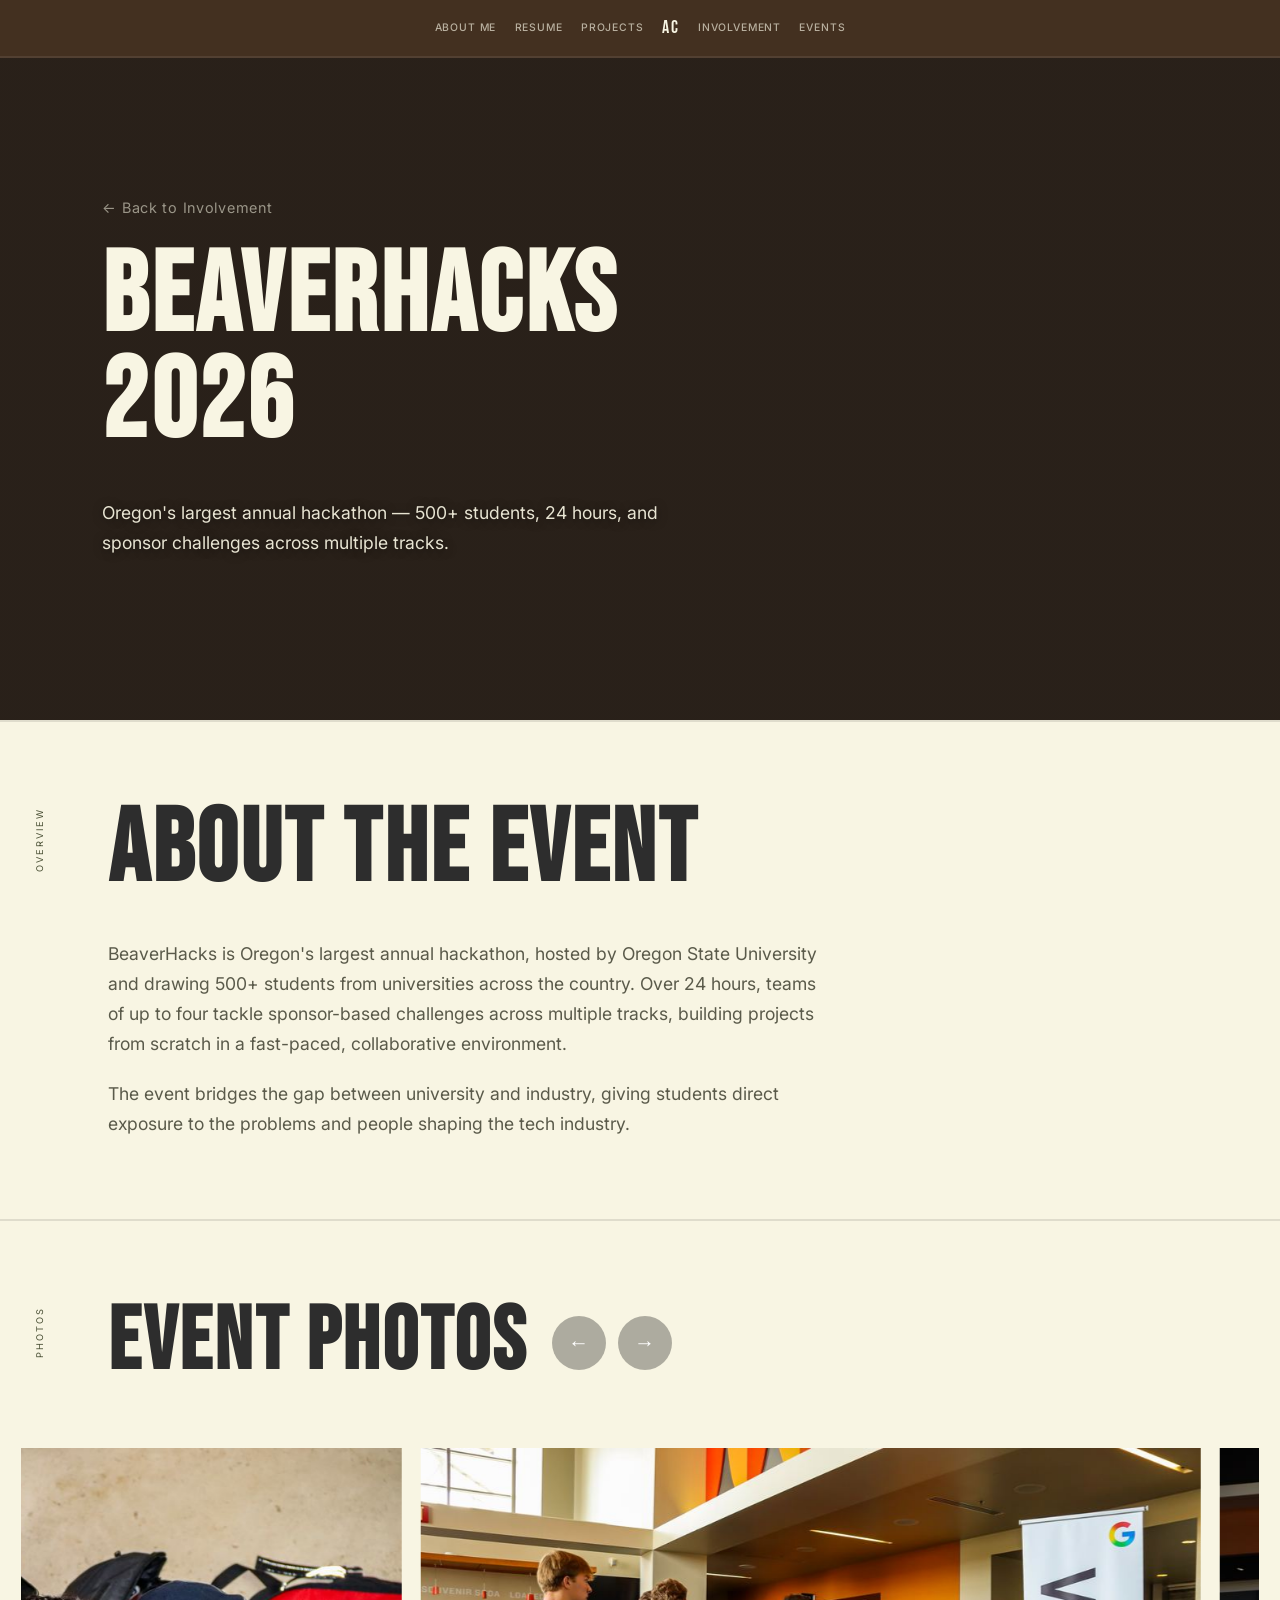
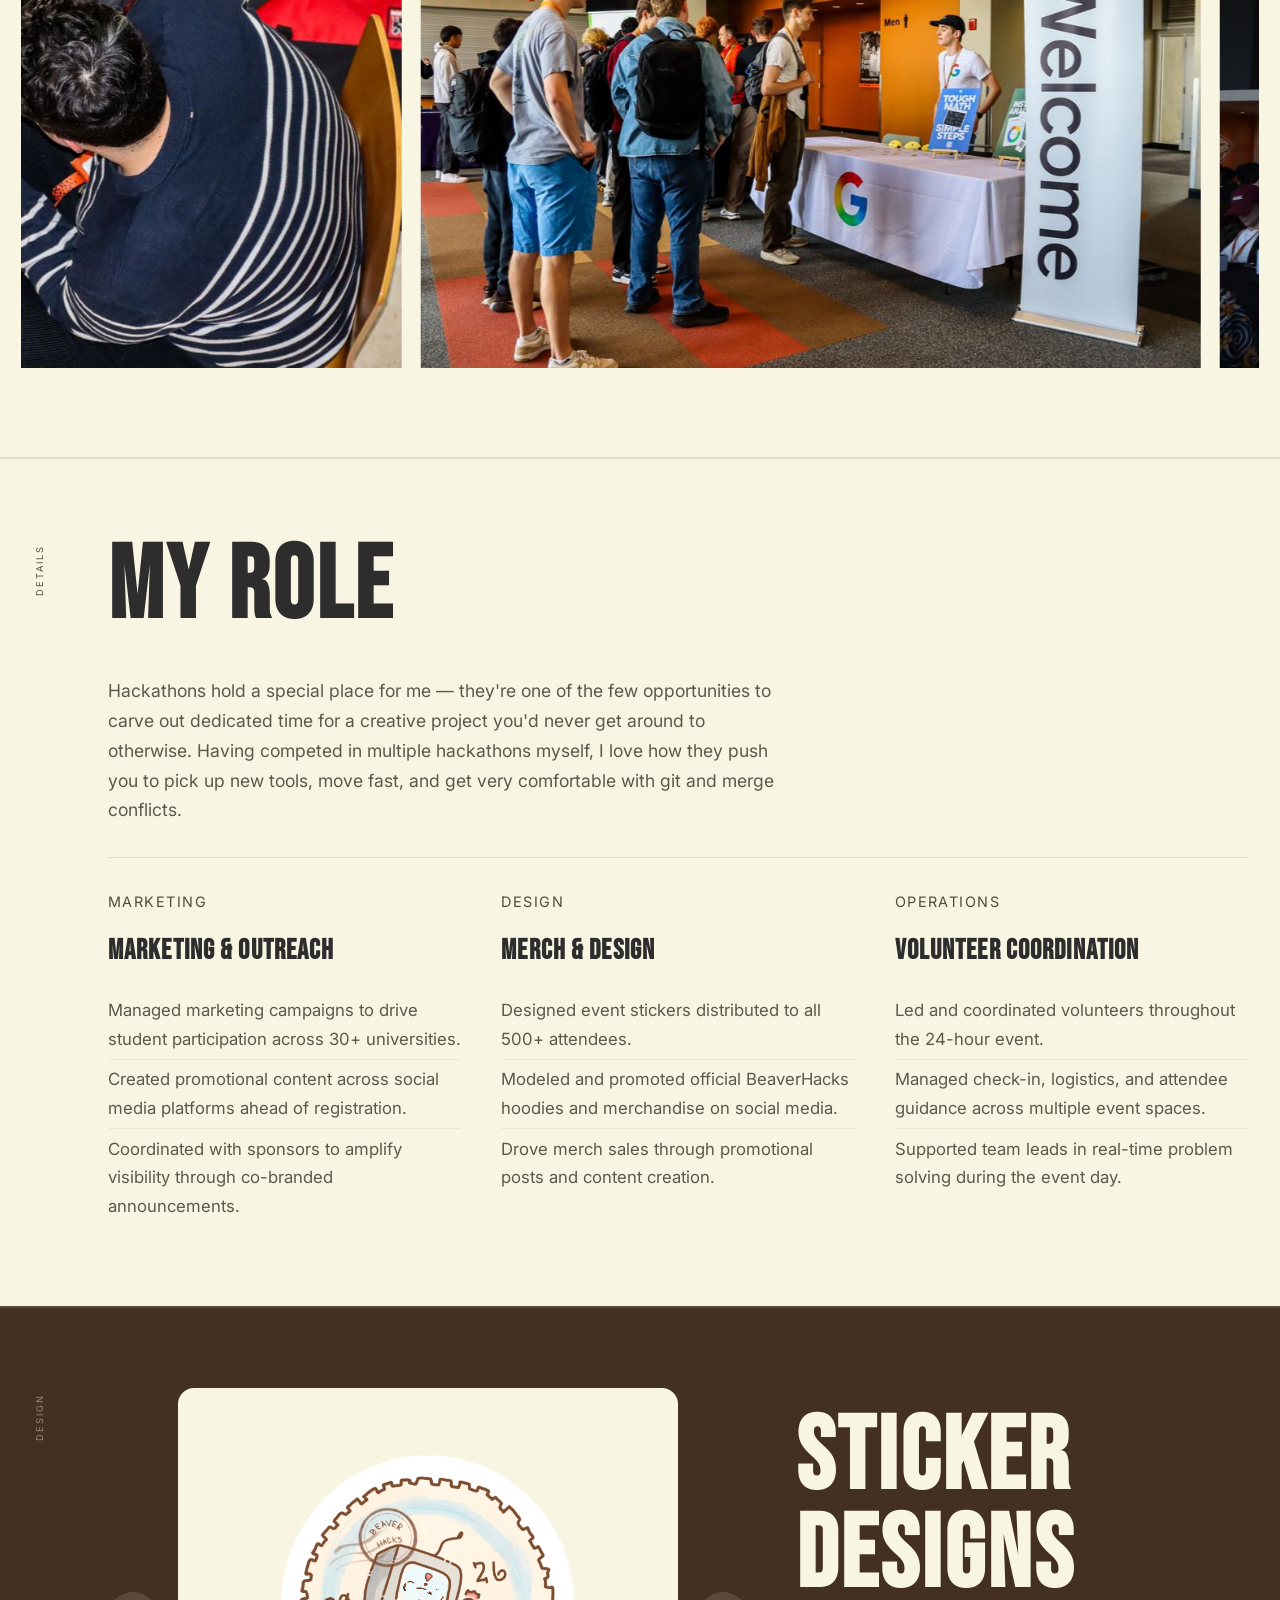
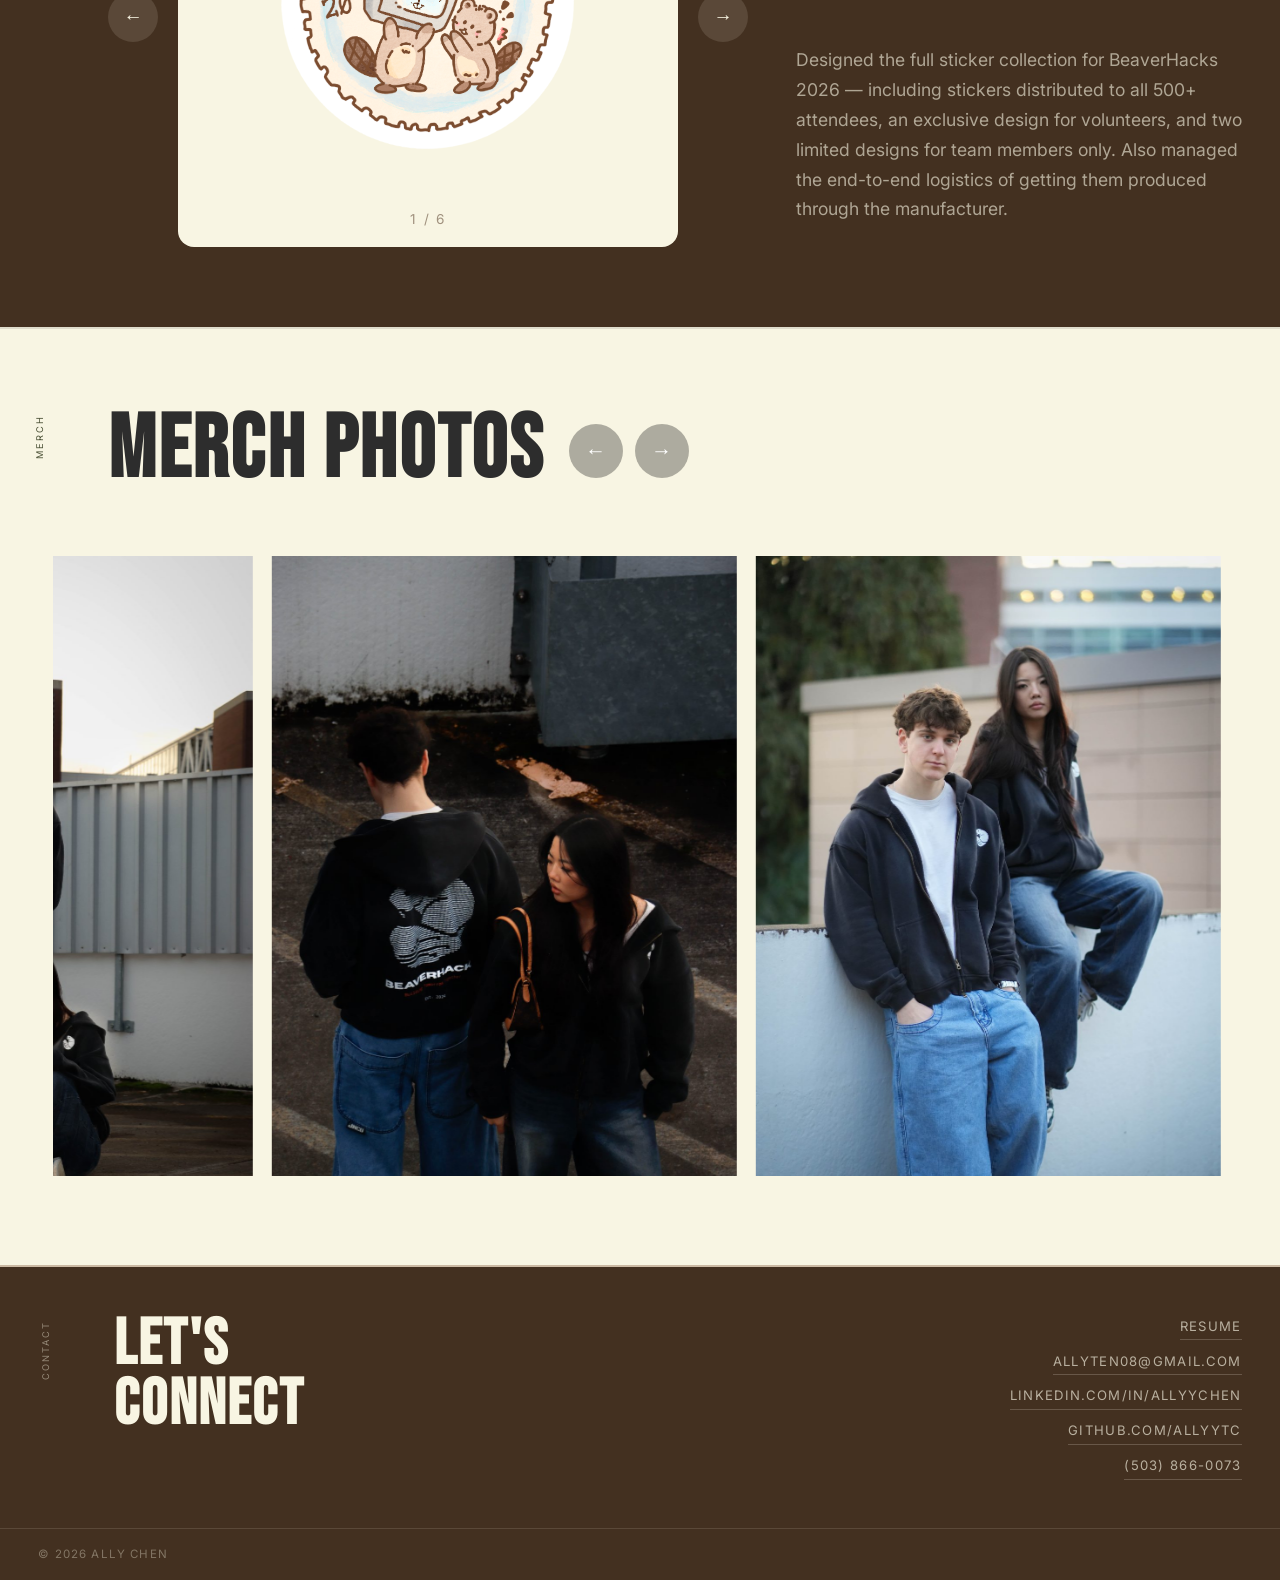
==== commit 9c010f1d: "Fix BeaverHacks carousel scaling and restore visible Resume nav links." ====
--- a/beaverhacks-2026.html
+++ b/beaverhacks-2026.html
@@ -7,7 +7,7 @@
   <link rel="preconnect" href="https://fonts.googleapis.com" />
   <link rel="preconnect" href="https://fonts.gstatic.com" crossorigin />
   <link href="https://fonts.googleapis.com/css2?family=Bebas+Neue&family=Inter:wght@300;400;500;600&display=swap" rel="stylesheet" />
-  <link rel="stylesheet" href="style.css" />
+  <link rel="stylesheet" href="style.css?v=20260620b" />
   <style>
     /* BeaverHacks 2026 — warm brown case-study theme */
     body { background: #433020; overflow-x: hidden; }
@@ -54,7 +54,7 @@
 <body>
 
   <nav class="nav" id="nav" aria-label="Primary"></nav>
-  <script src="nav.js?v=1"></script>
+  <script src="nav.js?v=2"></script>
 
   <!-- Hero -->
   <section class="section bh-dark" style="min-height: 80vh; display: flex; align-items: center; background-image: linear-gradient(rgba(20,20,20,0.55), rgba(20,20,20,0.55)), url('bh-event/gp1.JPG'); background-size: cover; background-position: center 48%;">
@@ -118,15 +118,11 @@
         transform: none;
       }
       .bh-carousel {
-        --bh-visible: 4;
         position: relative;
         max-width: 98vw;
         margin: 0 auto;
         padding: 0 0.5rem;
       }
-      @media (min-width: 1600px) { .bh-carousel { --bh-visible: 5; } }
-      @media (max-width: 1024px) { .bh-carousel { --bh-visible: 2; } }
-      @media (max-width: 640px)  { .bh-carousel { --bh-visible: 1; } }
 
       .bh-carousel-viewport { overflow: hidden; }
       .bh-carousel-track {
@@ -134,17 +130,30 @@
         will-change: transform;
       }
       .bh-carousel-slide {
-        flex: 0 0 calc(100% / var(--bh-visible));
+        flex: 0 0 auto;
         box-sizing: border-box;
         padding: 0 0.6rem;
+        overflow: visible;
+      }
+      .bh-carousel-slide-inner {
+        overflow: hidden;
+        display: inline-block;
+        height: 520px;
       }
       .bh-carousel-slide img {
-        width: 100%;
         height: 520px;
-        object-fit: cover;
-        border-radius: 0.75rem;
+        width: auto;
+        border-radius: 0;
         display: block;
         background: #e8e2d0;
+      }
+      @media (max-width: 1024px) {
+        .bh-carousel-slide-inner,
+        .bh-carousel-slide img { height: 420px; }
+      }
+      @media (max-width: 640px) {
+        .bh-carousel-slide-inner,
+        .bh-carousel-slide img { height: 320px; }
       }
       .bh-carousel-arrow {
         position: absolute;
@@ -193,12 +202,15 @@
           var slide = document.createElement('div');
           slide.className = 'bh-carousel-slide';
           if (classes[src]) slide.classList.add(classes[src]);
+          var inner = document.createElement('div');
+          inner.className = 'bh-carousel-slide-inner';
           var img = document.createElement('img');
           img.src = src;
           img.alt = alt;
           img.loading = 'lazy';
           if (filters[src]) img.style.filter = filters[src];
-          slide.appendChild(img);
+          inner.appendChild(img);
+          slide.appendChild(inner);
           track.appendChild(slide);
         });
 
@@ -488,6 +500,9 @@
         .bh-carousel--portrait .bh-carousel-slide {
           flex: 0 0 auto;
         }
+        .bh-carousel--portrait .bh-carousel-slide-inner {
+          height: var(--bh-photo-h);
+        }
         .bh-carousel--portrait .bh-carousel-slide img {
           width: auto;
           height: var(--bh-photo-h);
--- a/style.css
+++ b/style.css
@@ -18,7 +18,8 @@
   --white:       #F5EFE4;
   --font-display: 'Bebas Neue', 'Arial Black', sans-serif;
   --font-body:    'Inter', system-ui, sans-serif;
-  --page-gutter:  clamp(7rem, 9vw, 11rem);
+  --page-gutter:  clamp(1.5rem, 4vw, 7rem);
+  --section-inset: clamp(1.5rem, 5vw, 8rem);
 }
 
 html { scroll-behavior: smooth; }
@@ -85,6 +86,24 @@
 .nav-inner > .nav-link:hover,
 .nav-item > .nav-link:hover { color: var(--nav-link-hover); }
 
+.nav-link--resume {
+  flex-shrink: 0;
+  font-weight: 600;
+}
+
+.nav-mobile-resume {
+  display: block;
+  margin-bottom: 1rem;
+  padding-bottom: 1rem;
+  border-bottom: 1px solid var(--nav-mobile-border);
+  text-decoration: none;
+  color: var(--nav-mobile-link-hover);
+  font-size: 0.85rem;
+  font-weight: 600;
+  letter-spacing: 0.12em;
+  text-transform: uppercase;
+}
+
 .nav-item {
   position: relative;
   display: flex;
@@ -335,7 +354,7 @@
 
 .hero-name {
   font-family: var(--font-display);
-  font-size: clamp(6rem, 15vw, 13rem);
+  font-size: clamp(4rem, 11vw, 9rem);
   line-height: 0.88;
   letter-spacing: 0.02em;
   text-transform: uppercase;
@@ -722,8 +741,8 @@
 /* === Skills & Experience === */
 #skills .section-inner {
   max-width: none;
-  padding-left: clamp(2rem, 17vw, 17rem);
-  padding-right: clamp(2rem, 17vw, 17rem);
+  padding-left: var(--section-inset);
+  padding-right: var(--section-inset);
 }
 
 .skills-exp-layout {
@@ -1004,8 +1023,8 @@
 #about.section-olive .section-inner {
   max-width: none;
   margin: 0;
-  padding-left: clamp(2rem, 17vw, 17rem);
-  padding-right: clamp(2rem, 17vw, 17rem);
+  padding-left: var(--section-inset);
+  padding-right: var(--section-inset);
   padding-bottom: 4.5rem;
 }
 
@@ -1171,6 +1190,15 @@
   gap: 1.25rem 2.25rem;
 }
 
+.org-section-inner {
+  padding-left: var(--section-inset);
+  padding-right: var(--section-inset);
+}
+
+.events-section-olive {
+  padding: 4rem var(--section-inset) 5rem;
+}
+
 .involvement-hero-side-label-col {
   height: 520px;
   display: flex;
@@ -1370,6 +1398,165 @@
 }
 
 /* === Responsive === */
+@media (max-width: 1150px) {
+  .nav-inner { display: none; }
+  .nav-toggle { display: flex; }
+}
+
+@media (max-width: 1280px) {
+  :root {
+    --page-gutter: clamp(1.25rem, 3vw, 3.5rem);
+    --section-inset: clamp(1.25rem, 3.5vw, 4.5rem);
+  }
+
+  .nav-inner {
+    gap: 1.15rem;
+    padding: 0 1.25rem;
+  }
+
+  .nav-inner > .nav-link,
+  .nav-item > .nav-link {
+    font-size: 0.65rem;
+    letter-spacing: 0.08em;
+  }
+
+  .hero {
+    gap: 2rem;
+    max-height: 780px;
+    min-height: 460px;
+  }
+
+  .hero-name {
+    font-size: clamp(3.25rem, 9vw, 6.5rem);
+  }
+
+  .hero-eyebrow {
+    white-space: normal;
+    line-height: 1.5;
+  }
+
+  .hero-text {
+    padding: 2.5rem 2rem;
+    gap: 1.35rem;
+  }
+
+  .page-hero-inner,
+  .section-olive.page-hero .page-hero-inner,
+  .section-olive .page-hero-inner {
+    padding-top: 7rem;
+    padding-bottom: 4rem;
+  }
+
+  .involvement-hero-side-label-col .section-label,
+  .section-olive .involvement-hero-side-label {
+    font-size: clamp(2.75rem, 5.5vw, 4.75rem);
+  }
+
+  .section-olive .involvement-hero-side-label--short {
+    font-size: clamp(2.85rem, 6vw, 5rem);
+  }
+
+  .involvement-hero-media {
+    height: 400px;
+  }
+
+  .involvement-hero-copy {
+    padding-left: 1rem;
+  }
+
+  .involvement-hero-copy p {
+    max-width: 36rem;
+  }
+
+  .exp-col .exp-content h3 { font-size: 1.85rem; }
+  .exp-col .exp-content li { font-size: 1.05rem; line-height: 1.65; }
+  .exp-col .display-heading,
+  .skills-col .display-heading {
+    font-size: clamp(2rem, 3.5vw, 3rem);
+    margin-bottom: 1.5rem;
+  }
+
+  .section-olive .about-text-col p {
+    font-size: 1.05rem;
+  }
+
+  .headshot {
+    min-height: 380px;
+  }
+
+  .org-section-inner {
+    padding-left: var(--section-inset);
+    padding-right: var(--section-inset);
+  }
+}
+
+@media (max-width: 1024px) {
+  .skills-exp-layout {
+    grid-template-columns: 1fr;
+    gap: 3rem;
+  }
+
+  .exp-col .exp-content {
+    max-width: none;
+  }
+
+  #about .section-body {
+    grid-template-columns: 1fr;
+    width: auto;
+    margin-left: 0;
+  }
+
+  #about .about-text-col {
+    margin-left: 0;
+    max-width: none;
+  }
+
+  #about .about-img-col {
+    max-width: 380px;
+  }
+
+  .involvement-hero-layout--labeled {
+    grid-template-columns: 1fr;
+    gap: 1.25rem;
+  }
+
+  .involvement-hero-side-label-col {
+    height: auto;
+    justify-content: flex-start;
+  }
+
+  .involvement-hero-side-label-col .section-label,
+  .section-olive .involvement-hero-side-label {
+    writing-mode: horizontal-tb;
+    transform: none;
+    font-size: clamp(2.25rem, 7vw, 3.25rem);
+    margin-bottom: 0.25rem;
+  }
+
+  .involvement-hero-layout {
+    grid-template-columns: 1fr;
+    gap: 1.25rem;
+  }
+
+  .involvement-hero-copy {
+    margin-top: 0;
+    padding-left: 0;
+  }
+
+  .involvement-hero-media {
+    margin-top: 0;
+    height: 340px;
+  }
+
+  .proj-grid-2 {
+    grid-template-columns: 1fr;
+  }
+
+  .display-heading {
+    font-size: clamp(2.25rem, 5.5vw, 4rem);
+  }
+}
+
 @media (max-width: 768px) {
   .nav-inner { display: none; }
   .nav-toggle { display: flex; }
@@ -1524,7 +1711,7 @@
   flex-direction: column;
   justify-content: space-between;
   gap: 1.25rem;
-  padding: 2.5rem 6rem 2.5rem 3rem;
+  padding: 2.5rem 3rem 2.5rem 2.5rem;
   background: none;
   border: none;
   text-align: left;
@@ -1644,7 +1831,7 @@
   transition: max-height 0.45s ease;
 }
 .proj-card-detail {
-  padding: 3rem 6rem 3.5rem 3rem;
+  padding: 2.5rem 3rem 3rem 2.5rem;
   color: var(--text);
 }
 #in-progress .proj-card-detail-wrap,
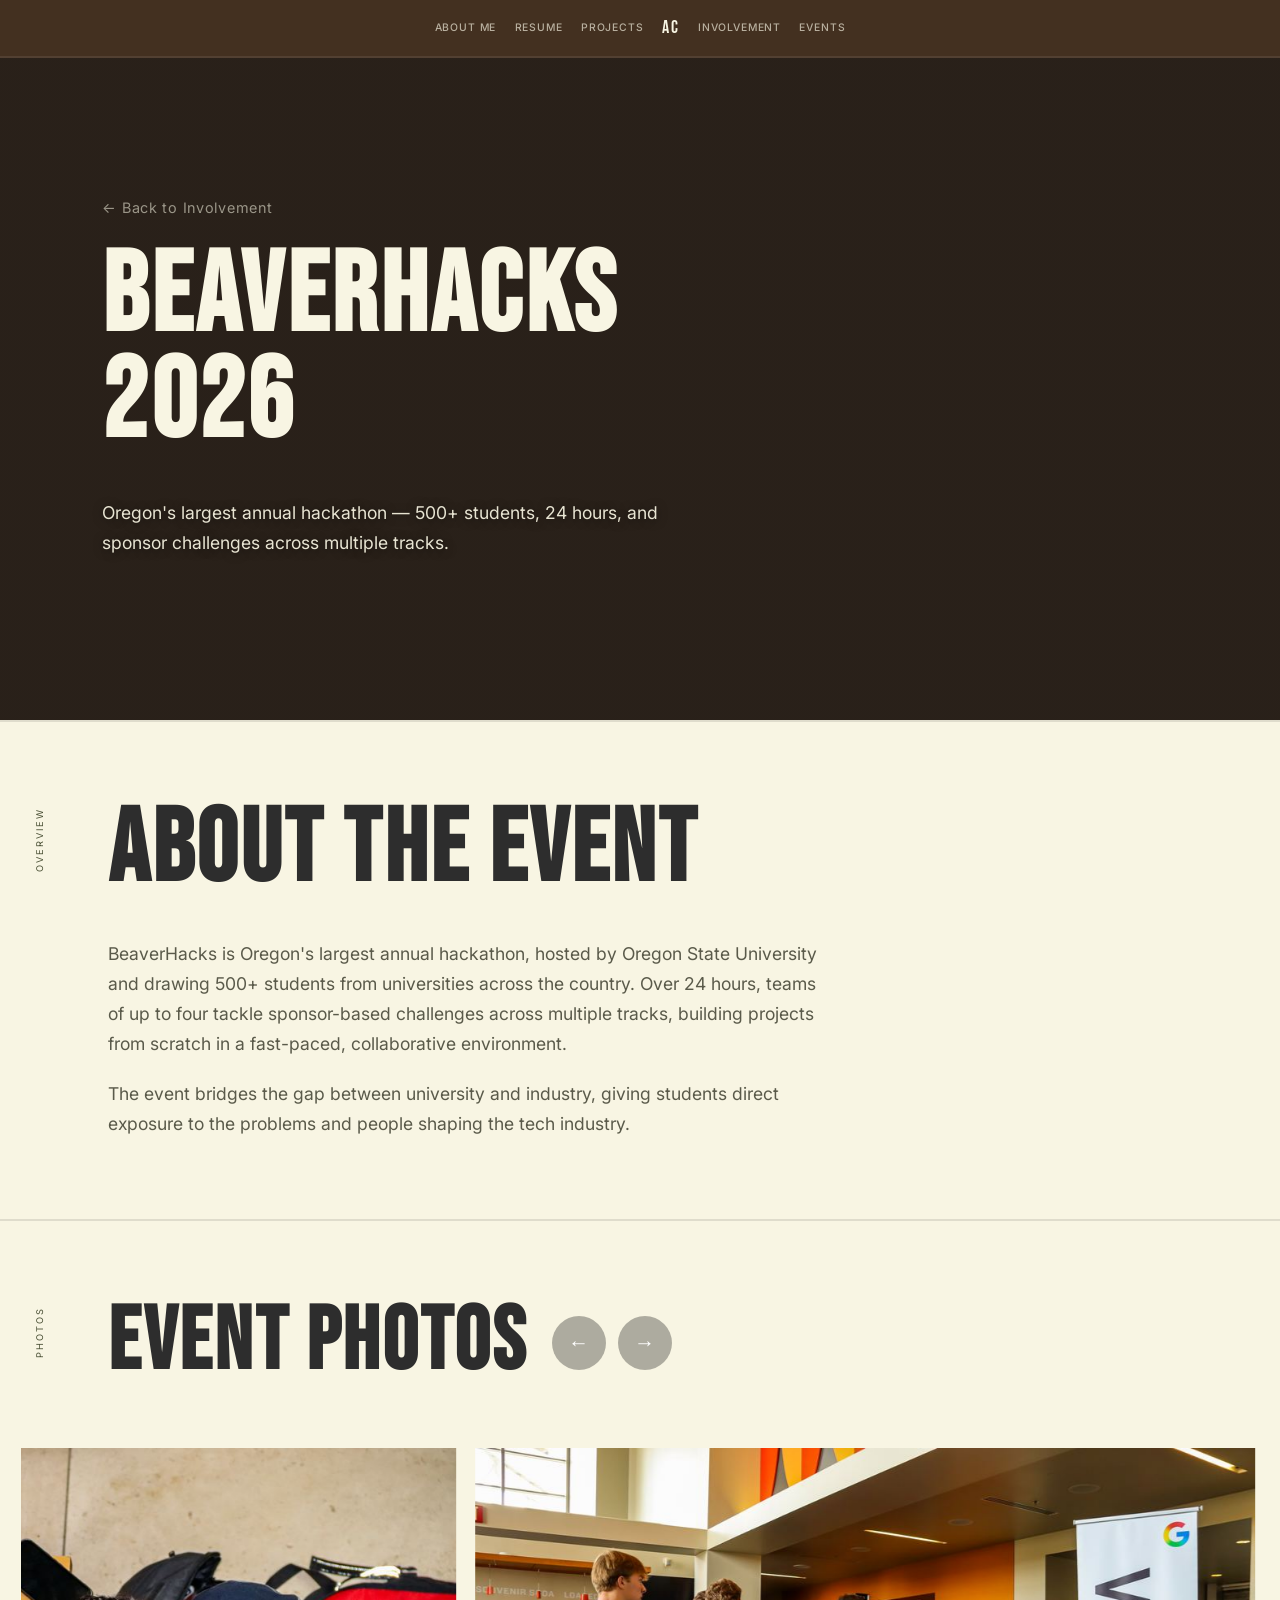
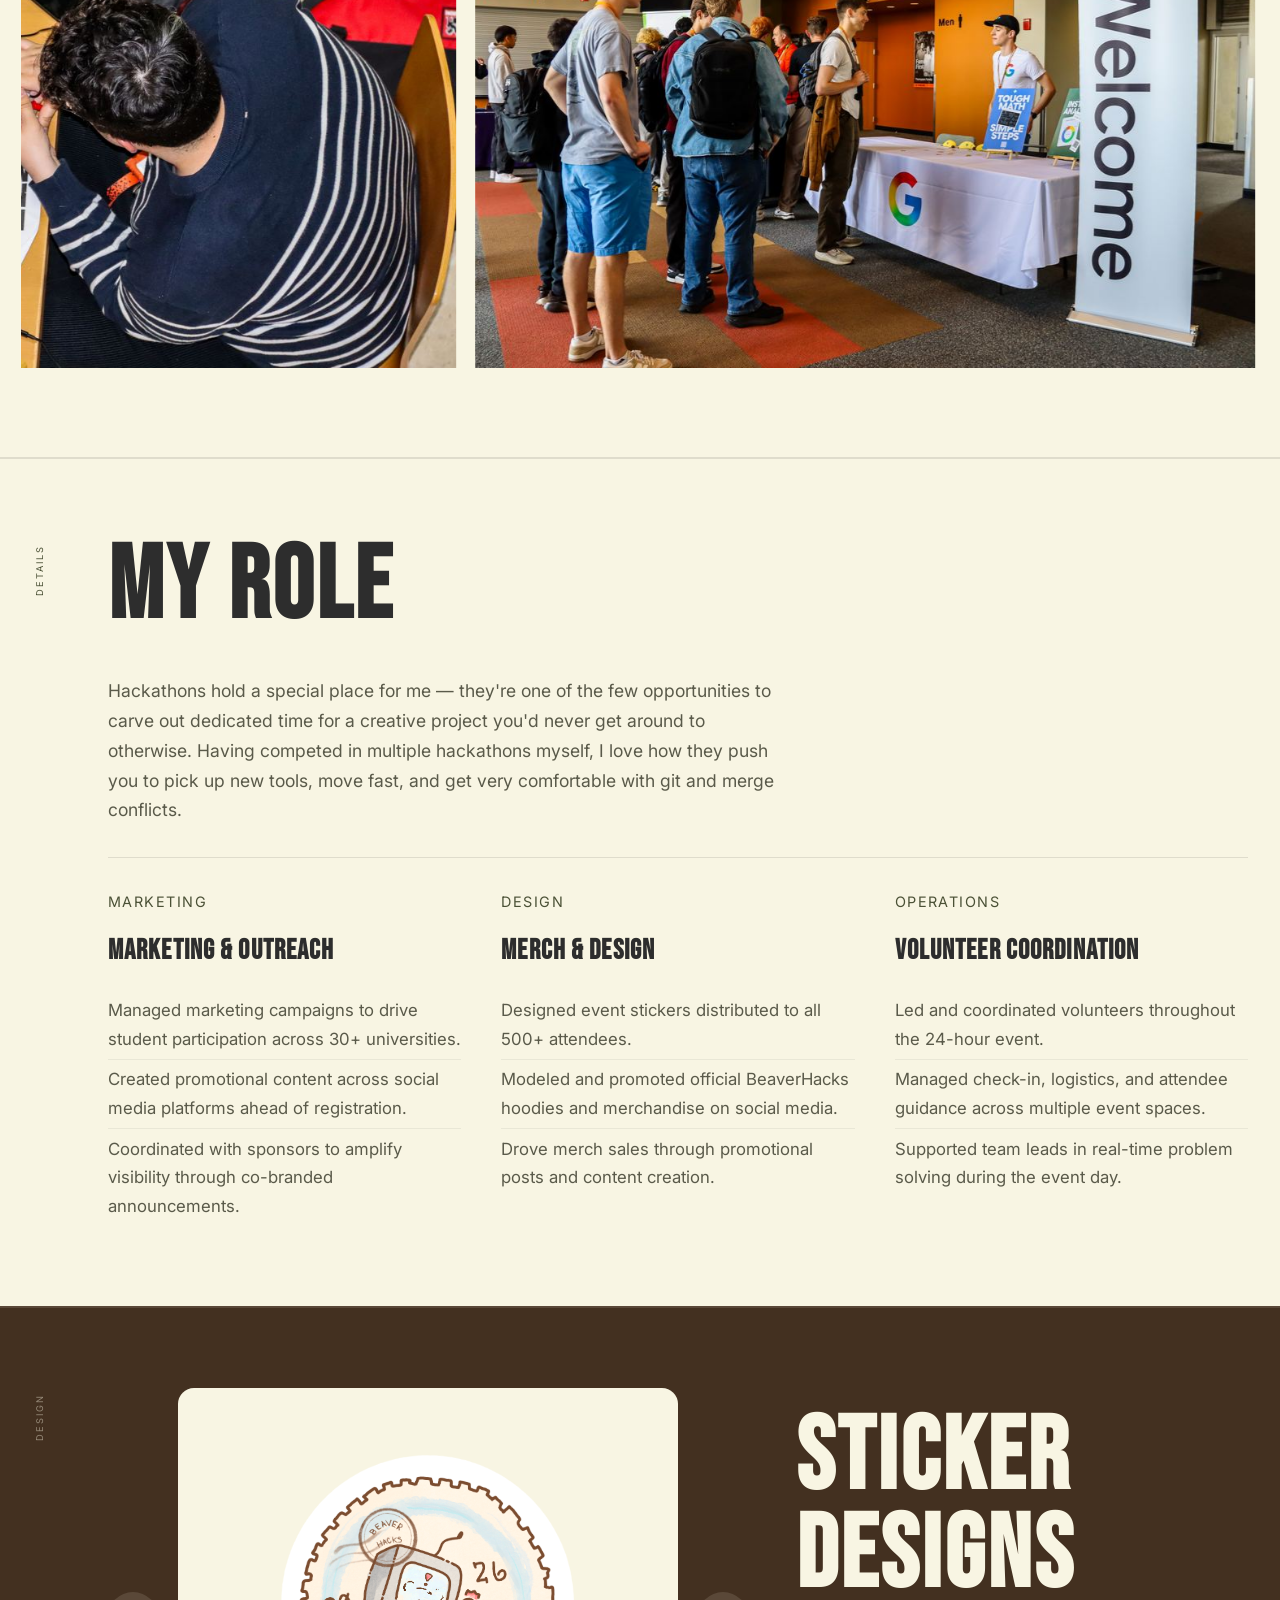
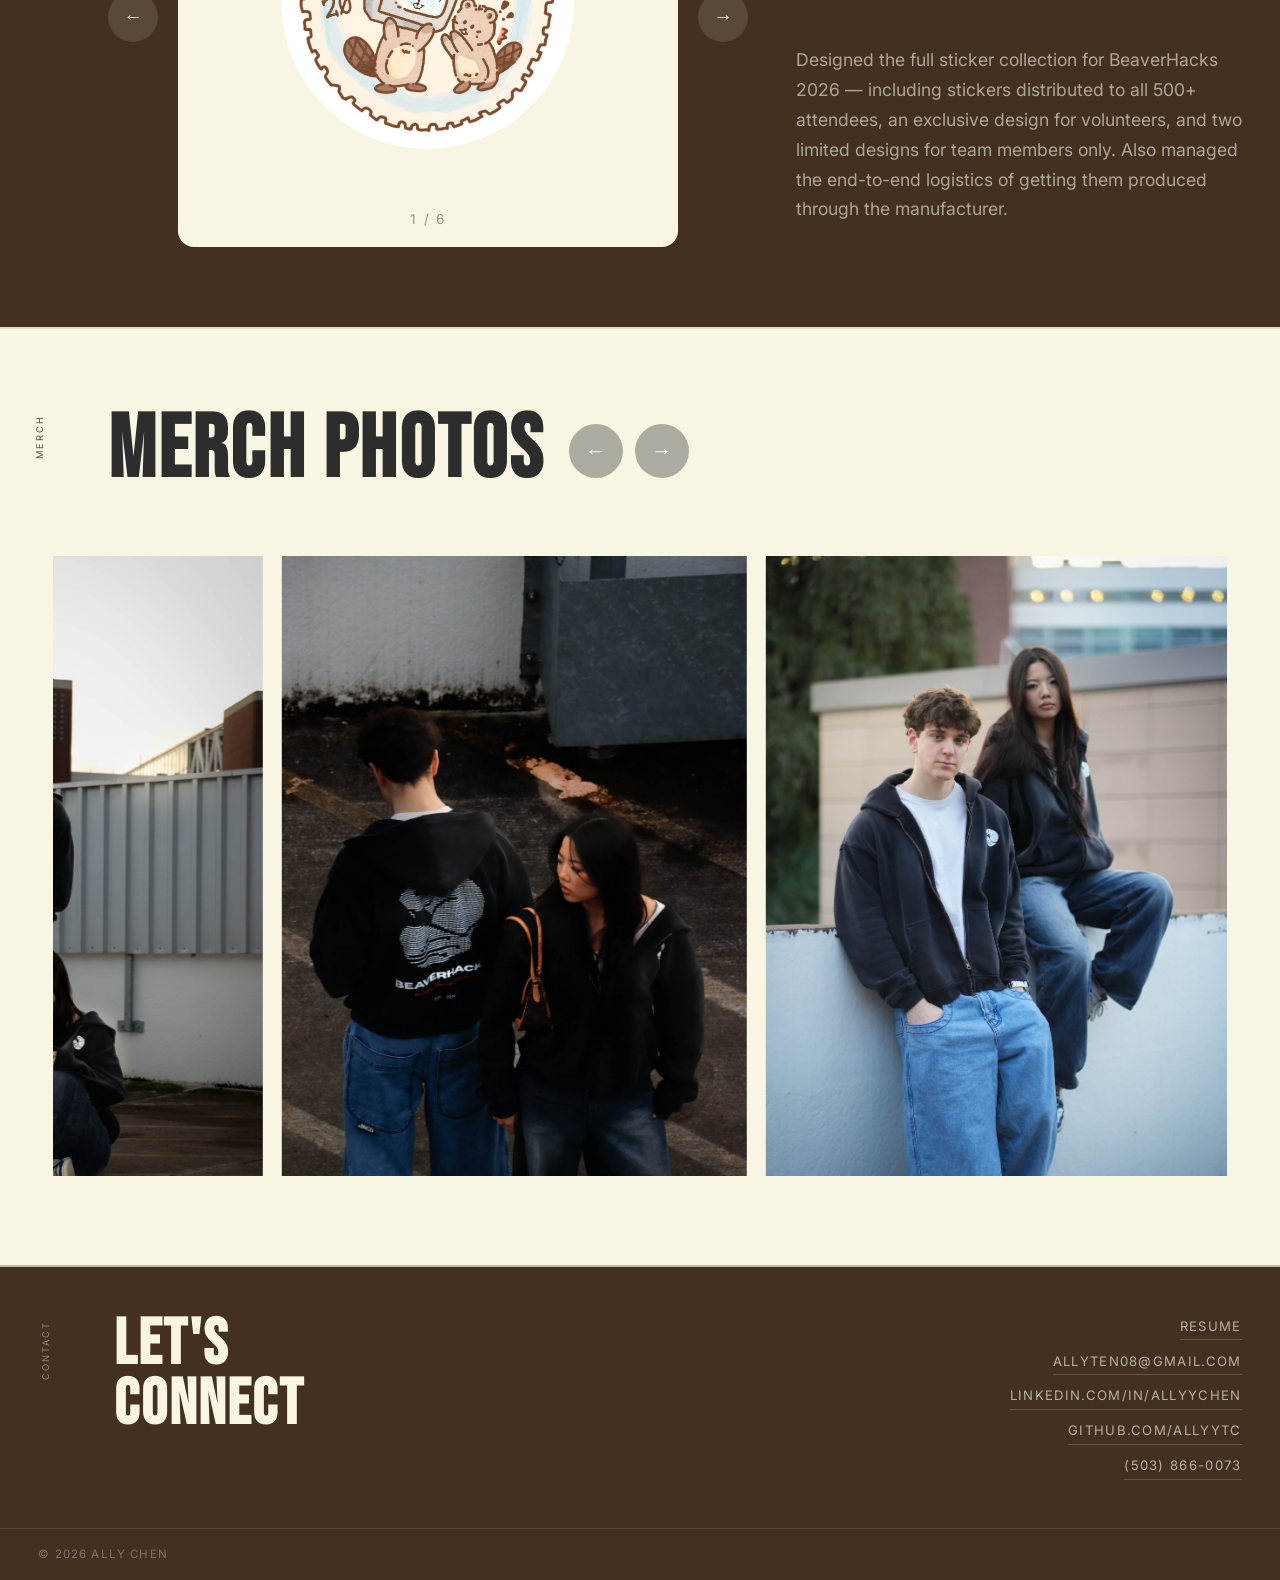
==== commit bcbdbcd6: "Replace About Me Resume subtab with Contact Me." ====
--- a/beaverhacks-2026.html
+++ b/beaverhacks-2026.html
@@ -54,7 +54,7 @@
 <body>
 
   <nav class="nav" id="nav" aria-label="Primary"></nav>
-  <script src="nav.js?v=2"></script>
+  <script src="nav.js?v=3"></script>
 
   <!-- Hero -->
   <section class="section bh-dark" style="min-height: 80vh; display: flex; align-items: center; background-image: linear-gradient(rgba(20,20,20,0.55), rgba(20,20,20,0.55)), url('bh-event/gp1.JPG'); background-size: cover; background-position: center 48%;">
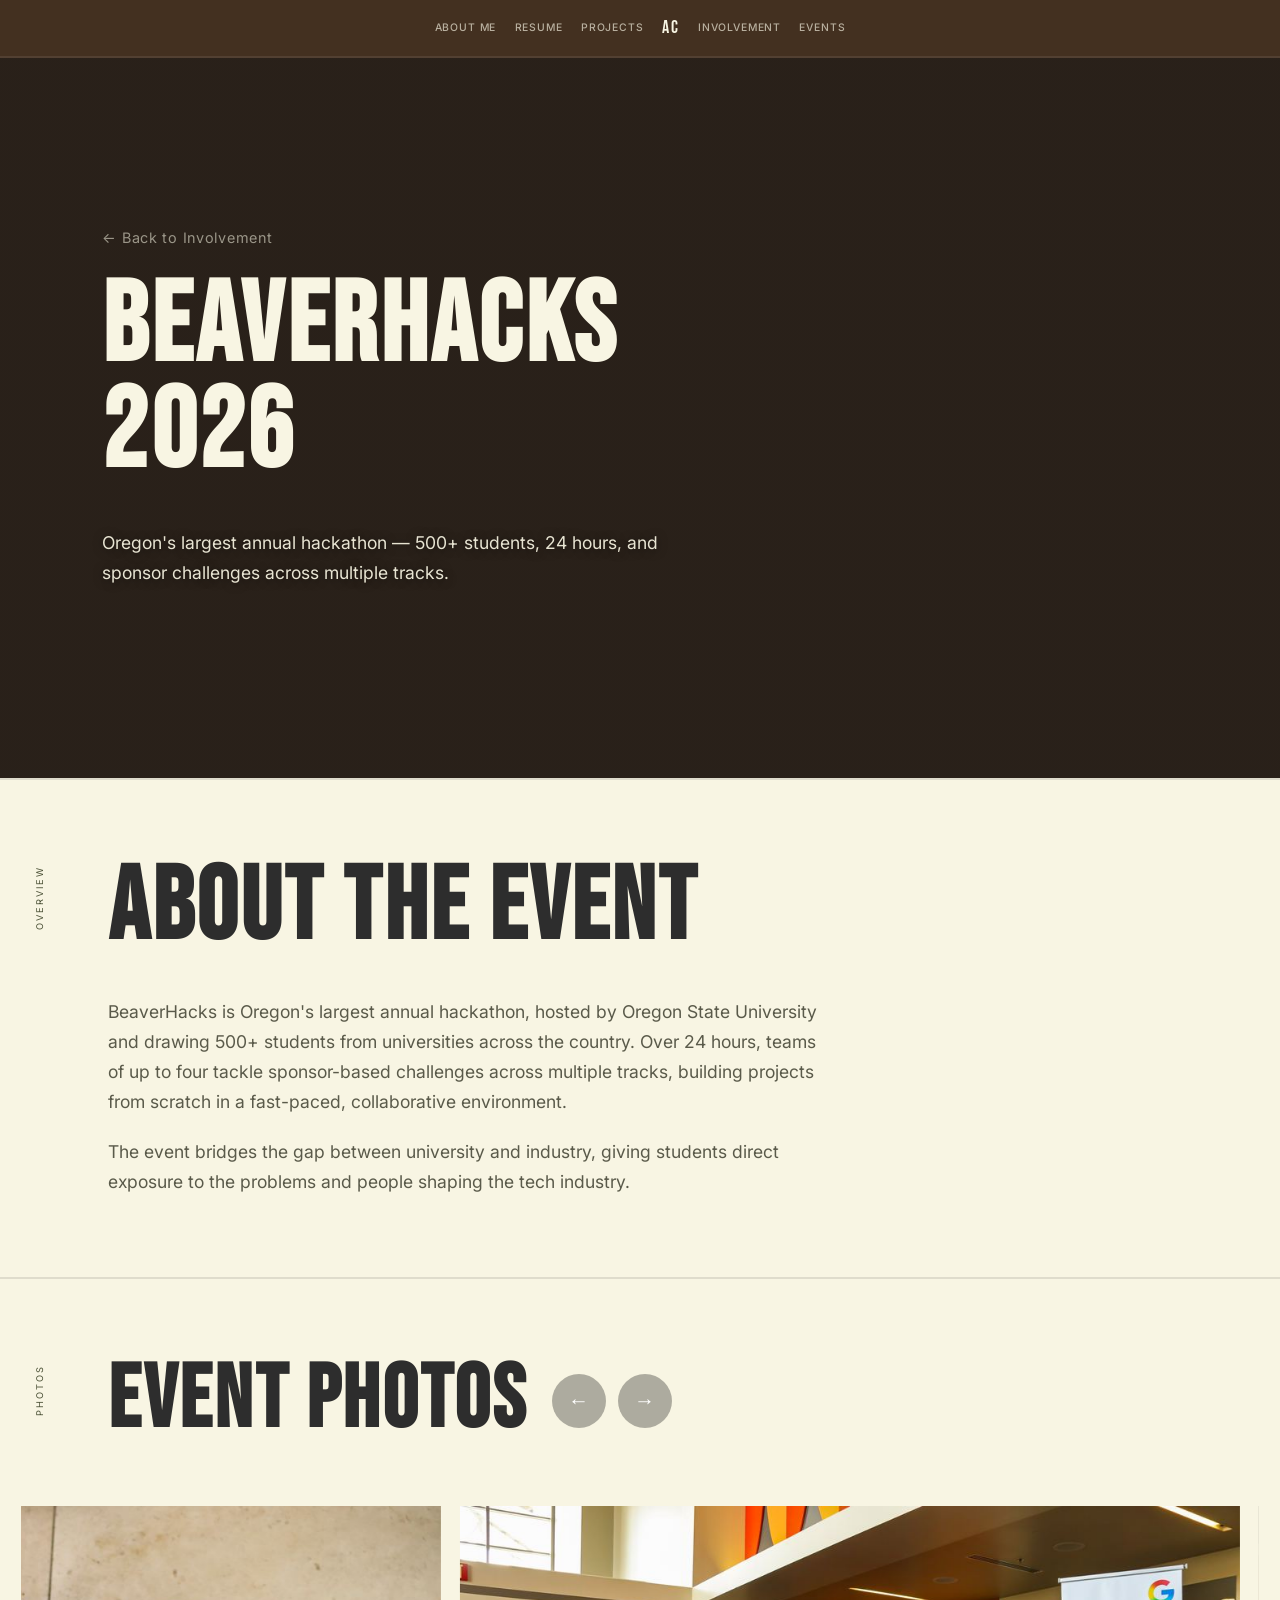
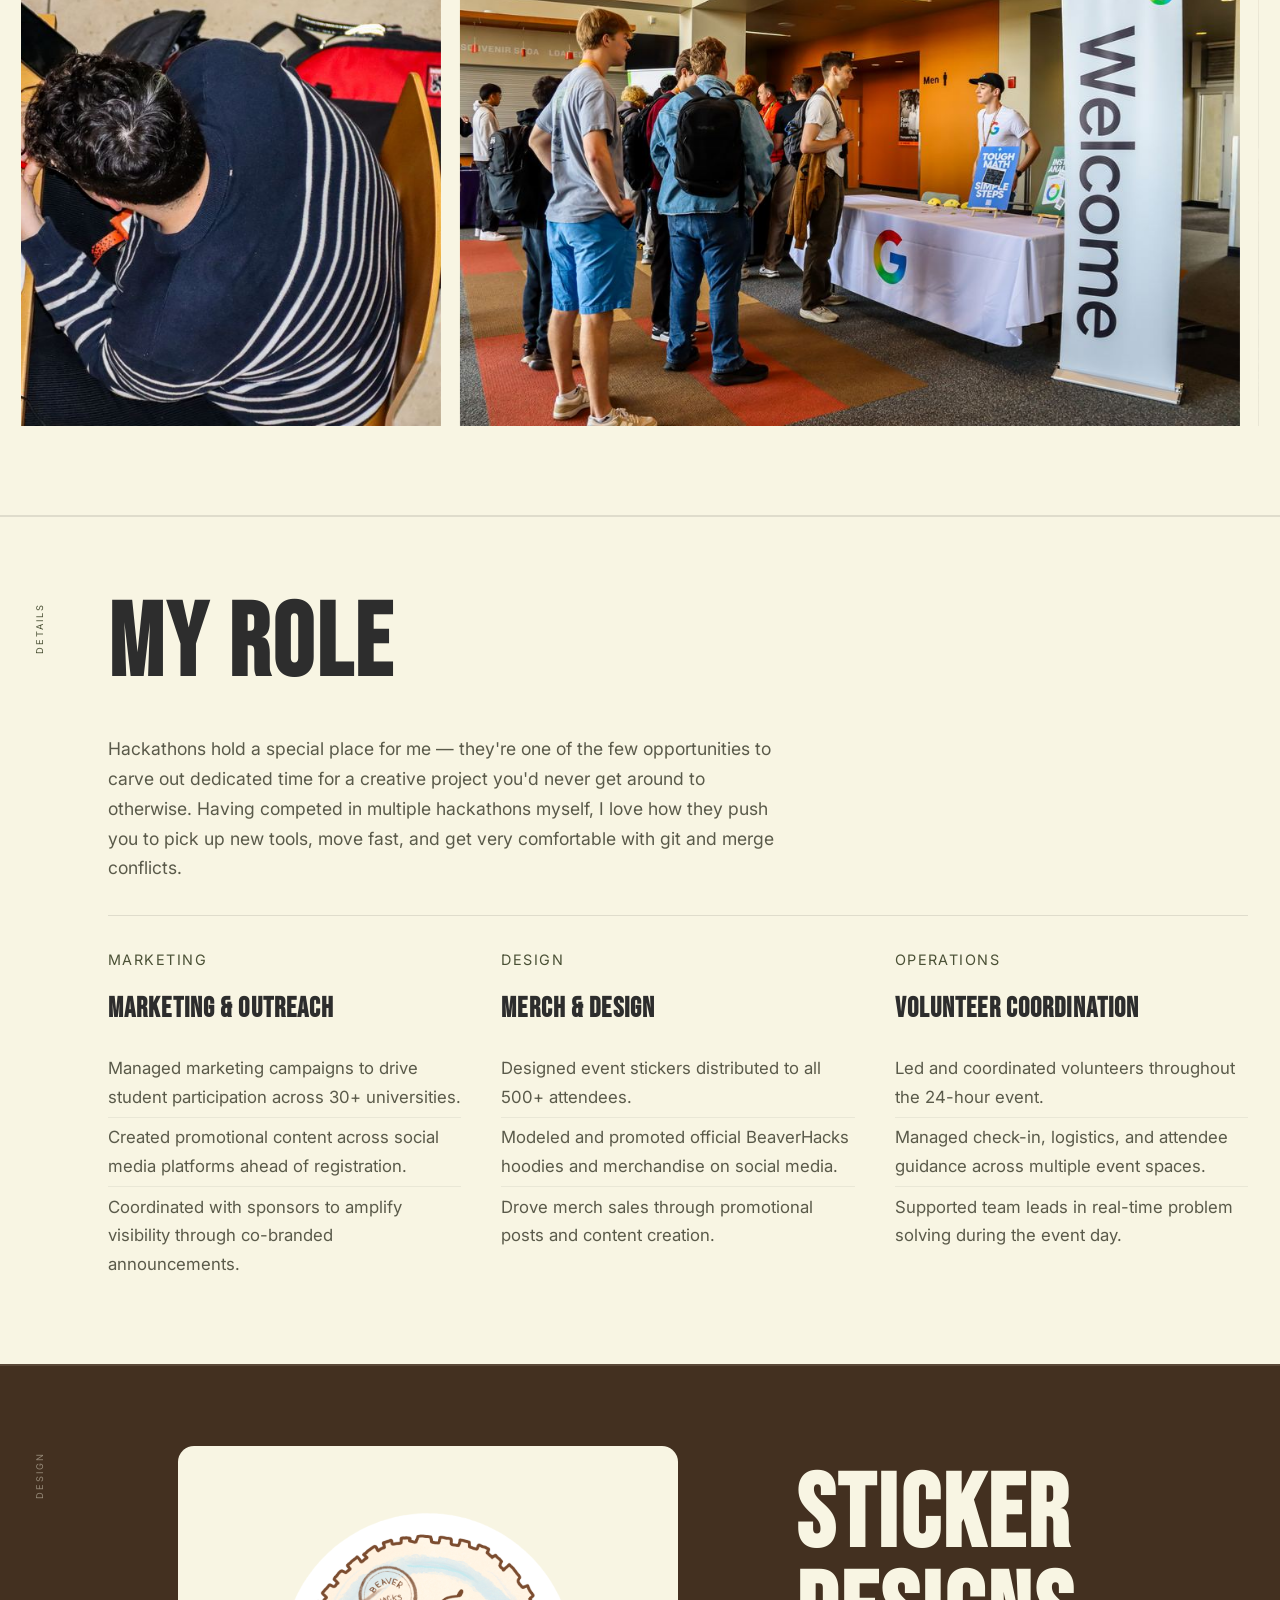
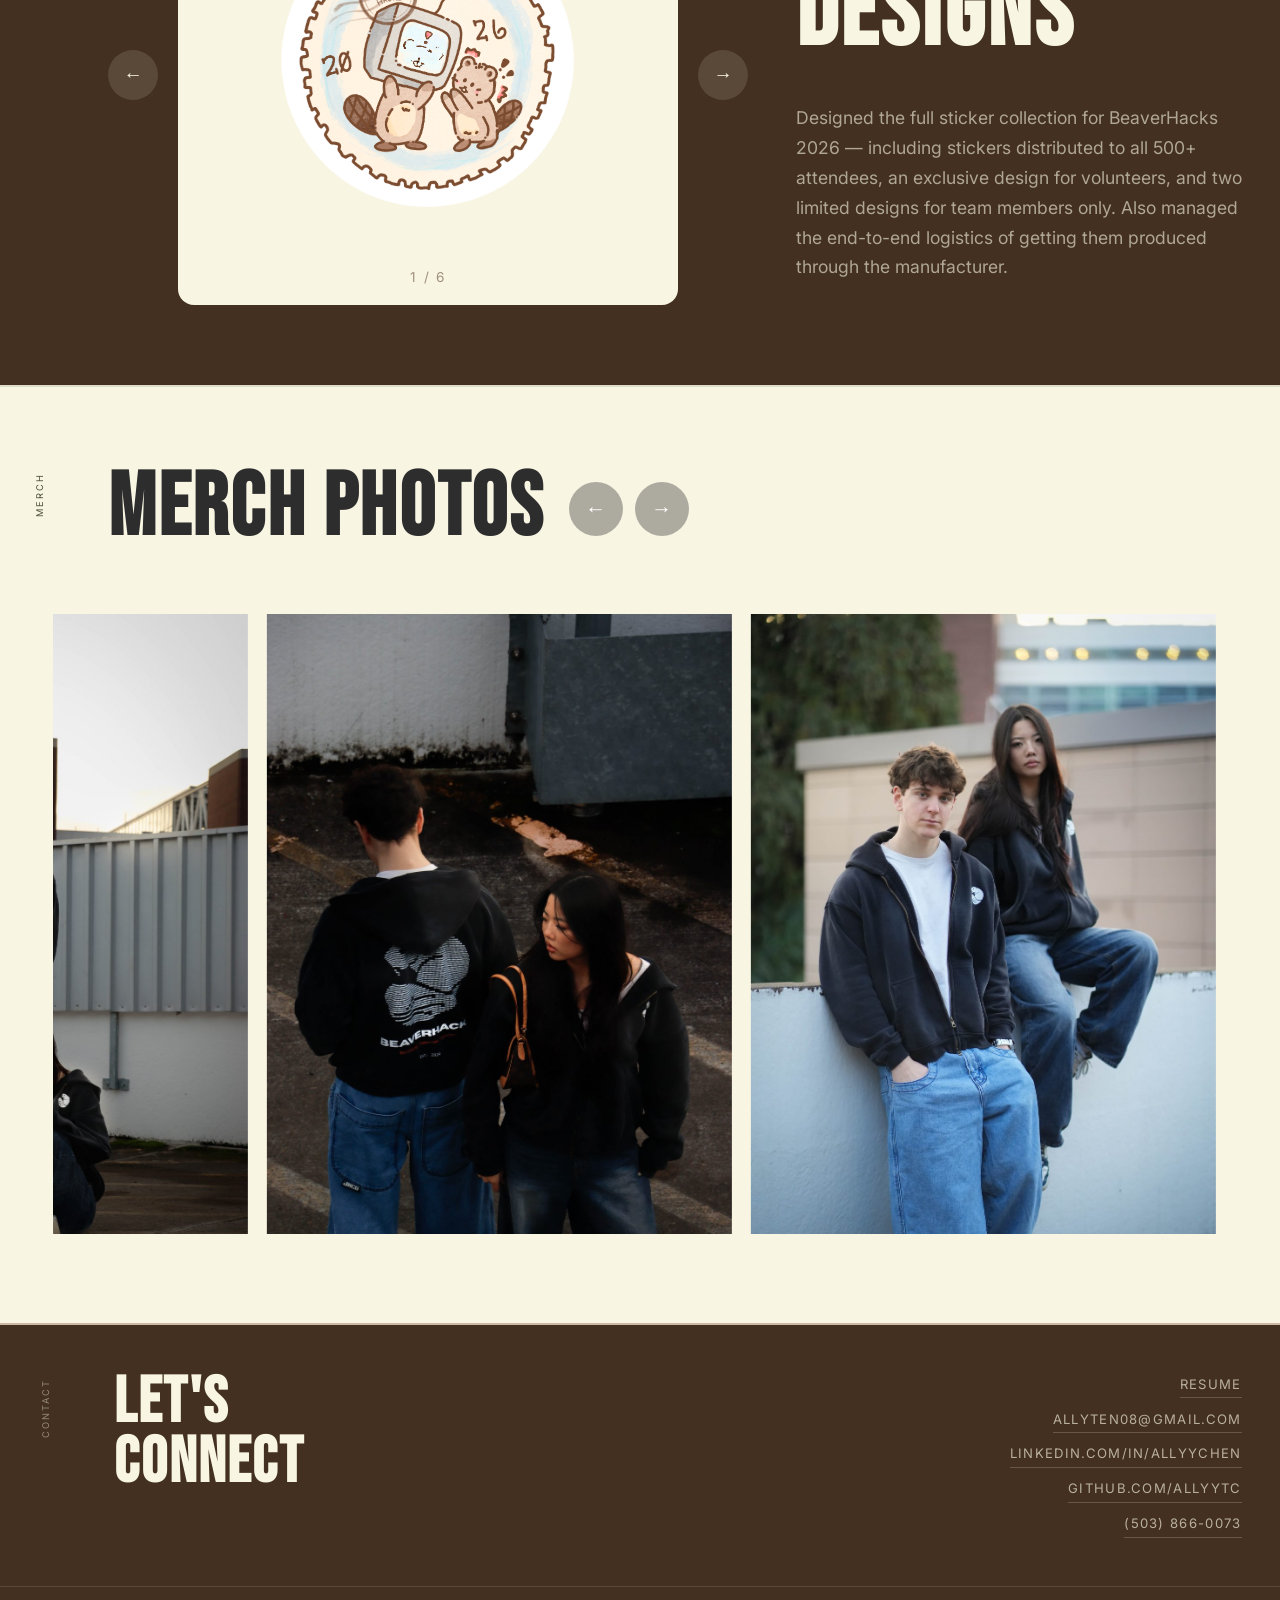
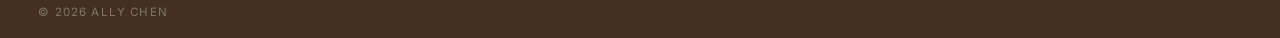
==== commit be389498: "mobile about us page redesign" ====
--- a/beaverhacks-2026.html
+++ b/beaverhacks-2026.html
@@ -7,7 +7,7 @@
   <link rel="preconnect" href="https://fonts.googleapis.com" />
   <link rel="preconnect" href="https://fonts.gstatic.com" crossorigin />
   <link href="https://fonts.googleapis.com/css2?family=Bebas+Neue&family=Inter:wght@300;400;500;600&display=swap" rel="stylesheet" />
-  <link rel="stylesheet" href="style.css?v=20260620b" />
+  <link rel="stylesheet" href="style.css?v=20260622e" />
   <style>
     /* BeaverHacks 2026 — warm brown case-study theme */
     body { background: #433020; overflow-x: hidden; }
@@ -51,14 +51,14 @@
     .bh-dark-alt .event-card { background: #f8f5e3; border-color: rgba(0,0,0,0.12); }
   </style>
 </head>
-<body>
+<body class="event-page">
 
   <nav class="nav" id="nav" aria-label="Primary"></nav>
-  <script src="nav.js?v=3"></script>
+  <script src="nav.js?v=6"></script>
 
   <!-- Hero -->
   <section class="section bh-dark" style="min-height: 80vh; display: flex; align-items: center; background-image: linear-gradient(rgba(20,20,20,0.55), rgba(20,20,20,0.55)), url('bh-event/gp1.JPG'); background-size: cover; background-position: center 48%;">
-    <div class="section-inner" style="border-top: none; width: 100%; max-width: 100%; margin: 0; padding-top: 7rem; padding-left: clamp(2rem, 8%, 10rem); padding-bottom: 5rem;">
+    <div class="section-inner event-hero-inner" style="border-top: none; width: 100%; max-width: 100%; margin: 0; padding-top: 7rem; padding-left: clamp(2rem, 8%, 10rem); padding-bottom: 5rem;">
       <div class="section-body">
         <a href="involvement.html#events" style="display:inline-block; margin-bottom:1.5rem; font-size:0.9rem; color:rgba(248,245,227,0.55); text-decoration:none; letter-spacing:0.05em;">&larr; Back to Involvement</a>
         <h1 class="display-heading dh-light" style="font-size: clamp(4rem, 9vw, 7rem);">BeaverHacks<br/>2026</h1>
@@ -366,7 +366,7 @@
       <div class="section-body">
         <h2 class="display-heading" style="font-size: clamp(3.5rem, 8vw, 6.5rem);">My Role</h2>
         <p style="max-width: 680px; margin: 1rem 0 2rem; color: #5a5a4a; line-height: 1.7; font-size: 1.1rem;">Hackathons hold a special place for me &mdash; they're one of the few opportunities to carve out dedicated time for a creative project you'd never get around to otherwise. Having competed in multiple hackathons myself, I love how they push you to pick up new tools, move fast, and get very comfortable with git and merge conflicts.</p>
-        <div style="display: grid; grid-template-columns: repeat(3, 1fr); gap: 2.5rem; border-top: 1px solid rgba(0,0,0,0.1); padding-top: 2rem;">
+        <div class="event-role-grid" style="display: grid; grid-template-columns: repeat(3, 1fr); gap: 2.5rem; border-top: 1px solid rgba(0,0,0,0.1); padding-top: 2rem;">
           <div>
             <div style="font-size: 0.9rem; color: var(--olive, #7a7a59); letter-spacing: 0.1em; text-transform: uppercase; margin-bottom: 0.75rem;">Marketing</div>
             <h3 style="font-family: var(--font-display); font-size: 1.75rem; color: var(--charcoal, #2d2d2d); margin-bottom: 1rem; letter-spacing: 0.04em;">Marketing &amp; Outreach</h3>
@@ -406,11 +406,11 @@
         <span class="section-label">Design</span>
       </div>
       <div class="section-body">
-        <div style="display: flex; align-items: center; gap: 3rem;">
+        <div class="event-sticker-layout" style="display: flex; align-items: center; gap: 3rem;">
           <!-- Sticker carousel -->
-          <div style="display: flex; align-items: center; gap: 1.25rem; flex-shrink: 0;">
+          <div class="event-sticker-panel" style="display: flex; align-items: center; gap: 1.25rem; flex-shrink: 0;">
             <button id="stickerPrev" onclick="stickerCarousel(-1)" aria-label="Previous sticker" style="flex-shrink:0; background: rgba(248,245,227,0.12); border: none; border-radius: 50%; width: 50px; height: 50px; display: flex; align-items: center; justify-content: center; cursor: pointer; color: #f8f5e3; font-size: 1.2rem; transition: background 0.2s;" onmouseover="this.style.background='rgba(248,245,227,0.22)'" onmouseout="this.style.background='rgba(248,245,227,0.12)'">&#8592;</button>
-            <div style="width: 500px; background: #f8f5e3; border-radius: 1rem; padding: 1.5rem 1.5rem 1rem; display: flex; flex-direction: column; align-items: center;">
+            <div class="event-sticker-card" style="width: 500px; background: #f8f5e3; border-radius: 1rem; padding: 1.5rem 1.5rem 1rem; display: flex; flex-direction: column; align-items: center;">
               <div id="stickerTrack" style="display: flex; align-items: center; justify-content: center;">
                 <img id="stickerImg" src="bh-stickers/sticker-1-crop.png" alt="BeaverHacks sticker" style="max-height: 380px; max-width: 100%; width: auto; height: auto; display: block; transition: opacity 0.2s, transform 0.2s;" />
               </div>
@@ -473,7 +473,7 @@
         </div>
       </div>
     </div>
-    <div style="max-width: 98vw; margin: 0 auto; padding: 0 2rem 5rem;">
+    <div class="event-carousel-wrap" style="max-width: 98vw; margin: 0 auto; padding: 0 2rem 5rem;">
       <style>
         .bh-merch-header {
           display: flex;
--- a/style.css
+++ b/style.css
@@ -22,13 +22,14 @@
   --section-inset: clamp(1.5rem, 5vw, 8rem);
 }
 
-html { scroll-behavior: smooth; }
+html { scroll-behavior: smooth; overflow-x: clip; }
 
 body {
   font-family: var(--font-body);
   background: var(--cream);
   color: var(--text);
   line-height: 1.7;
+  overflow-x: clip;
 }
 
 /* === Nav === */
@@ -51,9 +52,12 @@
   --nav-mobile-submenu-border: var(--border);
   --nav-mobile-label: var(--text-light);
   --nav-toggle-bar: var(--text);
-  position: fixed;
-  top: 0; left: 0; right: 0;
-  z-index: 100;
+  position: sticky;
+  top: 0;
+  left: 0;
+  right: 0;
+  width: 100%;
+  z-index: 1000;
   background: var(--nav-bg);
   backdrop-filter: blur(12px);
   border-bottom: 2px solid var(--nav-border);
@@ -196,12 +200,24 @@
   color: var(--nav-home) !important;
 }
 
+.nav-mobile-bar {
+  display: none;
+  align-items: center;
+  justify-content: space-between;
+  height: 56px;
+  padding: 0 1.25rem;
+  flex-shrink: 0;
+}
+
+.nav-mobile-home {
+  text-decoration: none;
+  line-height: 1;
+}
+
 .nav-toggle {
   display: none;
-  position: absolute;
-  right: 1.5rem;
-  top: 50%;
-  transform: translateY(-50%);
+  position: static;
+  transform: none;
   flex-direction: column;
   gap: 5px;
   background: none;
@@ -242,22 +258,40 @@
   gap: 0.35rem;
 }
 
+.nav-mobile-group-head {
+  display: flex;
+  align-items: center;
+  gap: 0.75rem;
+}
+
+.nav-mobile-group-link {
+  flex: 1;
+  min-width: 0;
+  text-decoration: none;
+  color: var(--nav-mobile-link);
+  font-size: 0.8rem;
+  font-weight: 500;
+  letter-spacing: 0.1em;
+  text-transform: uppercase;
+}
+
+.nav-mobile-group-link:hover {
+  color: var(--nav-mobile-link-hover);
+}
+
 .nav-mobile-group-toggle {
   display: flex;
   align-items: center;
-  justify-content: space-between;
-  width: 100%;
+  justify-content: center;
+  flex-shrink: 0;
+  width: 1.75rem;
+  height: 1.75rem;
   padding: 0;
   border: none;
   background: none;
   font-family: inherit;
-  font-size: 0.8rem;
-  font-weight: 500;
-  letter-spacing: 0.1em;
-  text-transform: uppercase;
   color: var(--nav-mobile-link);
   cursor: pointer;
-  text-align: left;
 }
 
 .nav-mobile-group-toggle::after {
@@ -317,7 +351,6 @@
 
 /* === Hero === */
 .hero {
-  padding-top: 56px;
   background: var(--cream);
   height: 92vh;
   max-height: 900px;
@@ -328,19 +361,33 @@
   border-bottom: none;
 }
 
-.hero-text {
+.hero-content {
   display: flex;
   flex-direction: column;
   justify-content: center;
+  gap: 2rem;
   padding: 3rem 4vw 3rem 3rem;
+}
+
+.hero-text {
+  display: flex;
+  flex-direction: column;
+  justify-content: center;
   gap: 2rem;
   border-left: none;
+  padding: 0;
 }
 
 .hero-text-bottom {
   display: flex;
   flex-direction: column;
   gap: 1.75rem;
+}
+
+.hero-eyebrow-group {
+  display: flex;
+  flex-direction: column;
+  gap: 0.2rem;
 }
 
 .hero-eyebrow {
@@ -359,6 +406,10 @@
   letter-spacing: 0.02em;
   text-transform: uppercase;
   color: var(--text);
+}
+
+.hero-name-part {
+  display: block;
 }
 
 .hero-tagline {
@@ -455,6 +506,43 @@
 .dh-light { color: var(--cream); }
 
 /* === About === */
+.about-education {
+  margin: 0 0 1.75rem;
+}
+
+.about-education--mobile {
+  flex: 0 0 100%;
+  width: 100%;
+}
+
+.about-education-label {
+  display: block;
+  margin-bottom: 0.6rem;
+  font-size: 0.82rem;
+  font-weight: 600;
+  letter-spacing: 0.18em;
+  text-transform: uppercase;
+  color: rgba(232, 220, 197, 0.45);
+}
+
+.about-degree {
+  margin: 0;
+  font-size: 0.72rem;
+  font-weight: 600;
+  letter-spacing: 0.08em;
+  text-transform: uppercase;
+  line-height: 1.5;
+  color: rgba(232, 220, 197, 0.85);
+}
+
+.about-degree-line {
+  display: block;
+}
+
+.section-olive .about-degree {
+  color: rgba(232, 220, 197, 0.85);
+}
+
 .about-text-col {
   max-width: none;
 }
@@ -1026,6 +1114,7 @@
   padding-left: var(--section-inset);
   padding-right: var(--section-inset);
   padding-bottom: 4.5rem;
+  flex-wrap: wrap;
 }
 
 #about .section-body {
@@ -1180,13 +1269,13 @@
 
 .involvement-hero-layout {
   display: grid;
-  grid-template-columns: minmax(320px, 1.05fr) minmax(320px, 1fr);
+  grid-template-columns: minmax(0, 1.05fr) minmax(0, 1fr);
   gap: 2.25rem;
   align-items: start;
 }
 
 .involvement-hero-layout--labeled {
-  grid-template-columns: auto minmax(280px, 1.05fr) minmax(320px, 1fr);
+  grid-template-columns: auto minmax(0, 1.05fr) minmax(0, 1fr);
   gap: 1.25rem 2.25rem;
 }
 
@@ -1197,6 +1286,25 @@
 
 .events-section-olive {
   padding: 4rem var(--section-inset) 5rem;
+}
+
+.events-section-head {
+  display: flex;
+  align-items: center;
+  gap: 1.5rem;
+  margin-bottom: 2rem;
+}
+
+.events-section-head .display-heading {
+  margin-bottom: 0;
+  flex-shrink: 0;
+}
+
+.events-section-head::after {
+  content: '';
+  flex: 1;
+  border-top: 2px solid rgba(248,245,227,0.4);
+  min-width: 0;
 }
 
 .involvement-hero-side-label-col {
@@ -1288,11 +1396,11 @@
   border-top: none;
   max-width: 100%;
   margin: 0;
-  padding: 9.25rem var(--page-gutter) 6rem var(--page-gutter);
+  padding: 5.75rem var(--page-gutter) 6rem var(--page-gutter);
 }
 .section-olive.page-hero .page-hero-inner,
 .section-olive .page-hero-inner {
-  padding-top: 9.25rem;
+  padding-top: 5.75rem;
   padding-bottom: 6rem;
   max-width: 100%;
 }
@@ -1398,9 +1506,54 @@
 }
 
 /* === Responsive === */
+@media (min-width: 769px) {
+  .about-education--mobile {
+    display: none;
+  }
+}
+
 @media (max-width: 1150px) {
+  .nav {
+    position: fixed;
+    top: 0;
+    left: 0;
+    right: 0;
+    z-index: 1000;
+    display: flex;
+    flex-direction: column;
+    max-height: 100dvh;
+  }
+
   .nav-inner { display: none; }
+  .nav-mobile-bar { display: flex; }
   .nav-toggle { display: flex; }
+
+  .nav-mobile-links {
+    flex: 1;
+    min-height: 0;
+    max-height: calc(100dvh - 56px);
+    overflow-y: auto;
+    -webkit-overflow-scrolling: touch;
+  }
+
+  .nav-mobile-links.open {
+    display: flex;
+    box-shadow: 0 10px 28px rgba(0, 0, 0, 0.12);
+  }
+
+  body {
+    padding-top: 56px;
+  }
+
+  .page-hero-inner,
+  .section-olive.page-hero .page-hero-inner,
+  .section-olive .page-hero-inner {
+    padding-top: 3.5rem;
+  }
+
+  .event-page .event-hero-inner {
+    padding-top: 3.5rem !important;
+  }
 }
 
 @media (max-width: 1280px) {
@@ -1435,15 +1588,19 @@
     line-height: 1.5;
   }
 
+  .hero-content {
+    padding: 2.5rem 2rem;
+    gap: 1.35rem;
+  }
+
   .hero-text {
-    padding: 2.5rem 2rem;
     gap: 1.35rem;
   }
 
   .page-hero-inner,
   .section-olive.page-hero .page-hero-inner,
   .section-olive .page-hero-inner {
-    padding-top: 7rem;
+    padding-top: 3.5rem;
     padding-bottom: 4rem;
   }
 
@@ -1501,7 +1658,9 @@
   }
 
   #about .section-body {
-    grid-template-columns: 1fr;
+    display: flex;
+    flex-direction: column;
+    gap: 2rem;
     width: auto;
     margin-left: 0;
   }
@@ -1509,10 +1668,18 @@
   #about .about-text-col {
     margin-left: 0;
     max-width: none;
+    order: 1;
   }
 
   #about .about-img-col {
-    max-width: 380px;
+    max-width: 100%;
+    width: 100%;
+    order: 2;
+  }
+
+  .event-card-grid {
+    grid-template-columns: repeat(2, minmax(0, 1fr));
+    gap: 1.5rem;
   }
 
   .involvement-hero-layout--labeled {
@@ -1558,26 +1725,328 @@
 }
 
 @media (max-width: 768px) {
-  .nav-inner { display: none; }
-  .nav-toggle { display: flex; }
-  .nav { position: fixed; }
-
-  .hero { grid-template-columns: 1fr; min-height: unset; }
-  .hero-img-col { height: 60vw; min-height: 260px; }
+  :root {
+    --m-gutter: 1.5rem;
+    --page-gutter: 1.5rem;
+    --section-inset: 1.5rem;
+    --m-h1: clamp(1.85rem, 9vw, 2.35rem);
+    --m-h2: clamp(1.55rem, 7.5vw, 1.95rem);
+    --m-h3: clamp(1.1rem, 4.8vw, 1.3rem);
+    --m-body: 0.9rem;
+    --m-body-sm: 0.82rem;
+    --m-label: 0.72rem;
+    --m-tag: 0.76rem;
+    --m-btn: 0.78rem;
+    --m-stat: clamp(1.4rem, 5vw, 1.7rem);
+    --m-line: 1.65;
+    --m-btn-pad-y: 0.55em;
+    --m-btn-pad-x: 1.35em;
+    --m-tag-pad-y: 0.28rem;
+    --m-tag-pad-x: 0.55rem;
+  }
+
+  /* ── H1 ── */
+  h1,
+  .hero-name,
+  .event-page .event-hero-inner .display-heading,
+  .event-page h1.display-heading[style],
+  #hackathons .proj-card-header h3 {
+    font-size: var(--m-h1) !important;
+    line-height: 1.05;
+  }
+
+  /* ── H2 ── */
+  h2,
+  .display-heading,
+  .section-label,
+  .section-olive .section-label,
+  .involvement-hero-side-label-col .section-label,
+  .section-olive .involvement-hero-side-label,
+  .page-hero-side-label,
+  .section-contact .display-heading,
+  .org-left-col .display-heading,
+  .skills-col .display-heading,
+  .exp-col .display-heading,
+  #about .about-education-label,
+  .proj-card-header h3,
+  .event-card-title,
+  .event-page h2.display-heading[style],
+  .event-page .section-body .display-heading[style*="font-size"] {
+    font-size: var(--m-h2) !important;
+    line-height: 1.05;
+  }
+
+  /* ── H3 ── */
+  h3,
+  .edu-detail h3,
+  .org-panel-title,
+  .org-tab h3,
+  .project-content h3,
+  .event-page .event-role-grid h3[style],
+  .event-page h3[style*="font-size"],
+  .proj-detail-block h4 {
+    font-size: var(--m-h3) !important;
+    line-height: 1.15;
+  }
+
+  /* ── Labels (uppercase category / date / org lines) ── */
+  .hero-eyebrow,
+  .exp-date,
+  .exp-org,
+  .edu-year,
+  .org-tab-role,
+  .org-panel-role,
+  .org-panel-date,
+  .org-tab-date,
+  .project-award,
+  .proj-card-badge,
+  .proj-detail-badge,
+  .design-gallery-cat,
+  .nav-mobile-submenu-label,
+  .event-page .event-role-grid > div > div[style*="uppercase"],
+  .event-page .event-design-grid div[style*="uppercase"] {
+    font-size: var(--m-label) !important;
+    line-height: var(--m-line);
+  }
+
+  /* ── Stats / display numbers ── */
+  .stat-num,
+  .project-num {
+    font-size: var(--m-stat) !important;
+    line-height: 1;
+  }
+
+  .stat-label {
+    font-size: var(--m-body-sm) !important;
+    line-height: var(--m-line);
+  }
+
+  /* ── Tags / pills ── */
+  .skill-tags span,
+  .edu-clubs span,
+  .project-tags span,
+  .proj-card-header .project-tags span,
+  .proj-card-badge--win,
+  .proj-detail-status {
+    font-size: var(--m-tag) !important;
+    line-height: var(--m-line);
+    padding: var(--m-tag-pad-y) var(--m-tag-pad-x) !important;
+  }
+
+  /* ── Buttons / pill CTAs ── */
+  .page-hero-btn,
+  .exp-work-link,
+  .org-panel-cta,
+  .project-link-btn,
+  .thumb-btn,
+  .event-card-btn {
+    font-size: var(--m-btn) !important;
+    line-height: var(--m-line);
+    padding: var(--m-btn-pad-y) var(--m-btn-pad-x) !important;
+  }
+
+  /* ── Text action links (size only) ── */
+  .hero-arrow,
+  .hero-actions a,
+  .about-links a,
+  .project-link,
+  .nav-mobile-resume,
+  .nav-mobile-group-toggle,
+  .nav-mobile-submenu a,
+  .nav-mobile-links > a {
+    font-size: var(--m-btn) !important;
+    line-height: var(--m-line);
+  }
+
+  /* ── Body text ── */
+  p,
+  li,
+  .exp-content p,
+  .org-panel-desc,
+  .involvement-hero-copy p,
+  .involvement-hero-lead,
+  .proj-card-desc,
+  .proj-detail-block p,
+  .proj-detail-block li,
+  .proj-section-intro,
+  .project-content p,
+  .edu-degree,
+  .edu-minor,
+  .event-page .section-body > p[style],
+  .event-page .section-body p[style],
+  .event-page .event-role-grid ul[style],
+  .event-page .event-hero-inner p,
+  .event-page p[style*="font-size"],
+  .hero-tagline,
+  .page-hero-note,
+  .event-card-desc,
+  .design-gallery-item .design-gallery-title,
+  .org-photo-placeholder,
+  .org-photo-counter {
+    font-size: var(--m-body) !important;
+    line-height: var(--m-line);
+  }
+
+  .proj-card-header {
+    min-height: unset;
+    padding: 1.5rem var(--m-gutter) 1.25rem;
+  }
+
+  .proj-toggle-icon {
+    top: 1.25rem;
+    right: var(--m-gutter);
+    width: 28px;
+    height: 28px;
+    font-size: 1rem;
+  }
+
+  .hero { grid-template-columns: 1fr; min-height: unset; max-height: none; height: auto; gap: 0; }
+  .hero-img-col { height: 60vw; min-height: 260px; max-height: 420px; }
   .hero-headshot { height: 100%; min-height: unset; }
-  .hero-text { border-right: none; border-top: 2px solid var(--border); padding: 2.5rem 1.5rem; justify-content: flex-start; }
-
-  .section-inner { padding: 3.5rem 1.5rem; gap: 0.75rem; }
-  .section-label-col { width: 36px; }
+
+  .hero-eyebrow-group { display: none; }
+
+  .hero-content {
+    padding: 0;
+    gap: 0;
+  }
+
+  .hero-text {
+    border-right: none;
+    border-top: 2px solid var(--border);
+    padding: 1.5rem var(--m-gutter) 2rem;
+    justify-content: flex-start;
+    gap: 0.85rem;
+    display: flex;
+    flex-direction: column;
+  }
+
+  .hero-tagline { order: 1; }
+  .hero-name { order: 2; }
+  .hero-actions { order: 3; }
+
+  .hero-name {
+    display: flex;
+    flex-direction: row;
+    flex-wrap: nowrap;
+    align-items: baseline;
+    gap: 0.22em;
+    white-space: nowrap;
+    font-size: clamp(1.75rem, 8.5vw, 2.1rem) !important;
+    line-height: 1;
+  }
+
+  .hero-name-part {
+    display: inline;
+  }
+
+  .hero-tagline {
+    white-space: nowrap;
+    font-size: clamp(0.46rem, 2.35vw, 0.72rem) !important;
+    letter-spacing: 0.025em;
+    line-height: 1.3;
+  }
+
+  .hero-actions {
+    gap: 0.65rem 1rem;
+    flex-wrap: wrap;
+    margin-top: 0.15rem;
+  }
+
+  .hero-actions .hero-arrow {
+    font-size: clamp(0.58rem, 2.2vw, 0.68rem) !important;
+    letter-spacing: 0.05em;
+    line-height: 1.35;
+  }
+
+  .page-hero-inner,
+  .section-olive.page-hero .page-hero-inner,
+  .section-olive .page-hero-inner {
+    padding-top: 3rem;
+    padding-bottom: 3rem;
+    padding-left: var(--m-gutter);
+    padding-right: var(--m-gutter);
+  }
+
+  .section-inner {
+    flex-direction: column;
+    padding: 3rem var(--m-gutter);
+    gap: 0.75rem;
+    max-width: 100%;
+  }
+
+  .section-label-col {
+    width: auto;
+    height: auto;
+    padding-top: 0;
+    margin-bottom: 0.25rem;
+  }
+
+  .section-label {
+    writing-mode: horizontal-tb;
+    transform: none;
+    font-family: var(--font-display);
+    letter-spacing: 0.08em;
+    white-space: normal;
+  }
 
   #about .section-body {
     width: auto;
     margin-left: 0;
-    grid-template-columns: 1fr;
   }
 
   #about .about-text-col {
     margin-left: 0;
+  }
+
+  .about-education {
+    margin-bottom: 1.5rem;
+  }
+
+  .about-education-label {
+    font-family: var(--font-display);
+    font-size: var(--m-h2) !important;
+    font-weight: 400;
+    letter-spacing: 0.03em;
+    line-height: 1.05;
+    text-transform: uppercase;
+    color: var(--cream);
+    margin-bottom: 1rem;
+  }
+
+  .about-degree {
+    font-size: clamp(0.62rem, 2.75vw, 0.72rem) !important;
+    letter-spacing: 0.06em;
+    line-height: 1.45;
+  }
+
+  .about-degree-line {
+    white-space: nowrap;
+  }
+
+  .about-degree-line--minor {
+    font-size: clamp(0.58rem, 2.55vw, 0.68rem) !important;
+    font-weight: 400;
+    letter-spacing: 0.04em;
+    margin-bottom: 1rem;
+  }
+
+  #about .about-img-col {
+    max-width: min(280px, 84vw);
+    margin: 0 auto;
+  }
+
+  #about .about-headshot-wrap {
+    aspect-ratio: 4 / 5;
+    max-height: min(400px, 100vw);
+  }
+
+  #about .headshot {
+    min-height: 0;
+    height: 100%;
+    object-position: center 72%;
+    transform: scale(1.1);
+    transform-origin: center 72%;
   }
 
   .skills-exp-layout { grid-template-columns: 1fr; gap: 2.5rem; }
@@ -1589,10 +2058,126 @@
   .exp-item { grid-template-columns: 1fr; gap: 0.5rem; }
   .exp-list-cards { grid-template-columns: 1fr; }
   .project-item { grid-template-columns: 1fr; gap: 0.5rem; }
-  .project-num { font-size: 1.5rem; }
   .edu-item { grid-template-columns: 1fr; gap: 0.5rem; }
-  .skills-grid { grid-template-columns: repeat(2, 1fr); }
-  .contact-body { flex-direction: column; gap: 0; }
+  .skills-grid { grid-template-columns: 1fr; }
+
+  .skills-col .display-heading {
+    font-size: var(--m-h2) !important;
+    margin-bottom: 1rem;
+  }
+
+  .skills-group {
+    padding: 0.75rem 0;
+  }
+
+  .skills-group h3 {
+    font-size: clamp(0.82rem, 3.2vw, 0.95rem) !important;
+    font-weight: 600;
+    letter-spacing: 0.14em;
+    margin-bottom: 0.55rem;
+    line-height: 1.2;
+  }
+
+  .skill-tags {
+    display: flex;
+    flex-wrap: wrap;
+    gap: 0.35rem;
+  }
+
+  .skills-col .skill-tags span {
+    font-size: 0.62rem !important;
+    font-weight: 500;
+    line-height: 1.25;
+    letter-spacing: 0.02em;
+    padding: 0.3rem 0.55rem !important;
+    width: fit-content;
+    flex: 0 0 auto;
+    text-align: left;
+    white-space: nowrap;
+    box-shadow: 2px 2px 0 rgba(232, 220, 197, 0.18);
+  }
+
+  .contact-body {
+    flex-direction: row;
+    align-items: flex-start;
+    justify-content: space-between;
+    gap: 1rem 1.25rem;
+    width: 100%;
+  }
+
+  .section-contact .section-inner {
+    display: grid;
+    grid-template-columns: minmax(0, 1fr) minmax(0, 1.15fr);
+    grid-template-rows: auto auto;
+    column-gap: 1.25rem;
+    row-gap: 0.35rem;
+    align-items: start;
+    padding: 2rem var(--m-gutter);
+    max-width: 100%;
+  }
+
+  .section-contact .section-label-col {
+    grid-column: 1;
+    grid-row: 1;
+    width: auto;
+    height: auto;
+    padding-top: 0;
+    margin-bottom: 0;
+  }
+
+  .section-contact .section-body.contact-body {
+    display: contents;
+  }
+
+  .section-contact .display-heading {
+    grid-column: 1;
+    grid-row: 2;
+    max-width: none;
+    margin-bottom: 0;
+    font-size: clamp(1.35rem, 6vw, 1.75rem) !important;
+    line-height: 1.05;
+  }
+
+  .section-contact .contact-links {
+    grid-column: 2;
+    grid-row: 1 / span 2;
+    align-self: start;
+    flex: none;
+    min-width: 0;
+    margin-left: 0;
+    align-items: flex-end;
+    gap: 0.35rem;
+  }
+
+  .section-contact .contact-link,
+  #contact .contact-link {
+    font-size: clamp(0.58rem, 2.35vw, 0.7rem) !important;
+    letter-spacing: 0.05em;
+    line-height: 1.4;
+    text-align: right;
+    max-width: 100%;
+    overflow-wrap: anywhere;
+  }
+
+  .section-contact--olive .contact-link {
+    text-align: right;
+  }
+
+  .section-contact .section-label {
+    font-size: var(--m-label) !important;
+  }
+
+  .contact-footer-bar {
+    font-size: 0.55rem !important;
+    letter-spacing: 0.07em;
+    padding: 0.6rem 1.25rem;
+  }
+
+  .contact-footer-bar p {
+    font-size: inherit !important;
+    line-height: 1.4;
+    margin: 0;
+  }
 
   .involvement-hero-layout--labeled {
     grid-template-columns: 1fr;
@@ -1608,8 +2193,8 @@
   .section-olive .involvement-hero-side-label {
     writing-mode: horizontal-tb;
     transform: none;
-    font-size: clamp(2.5rem, 10vw, 3.25rem);
     margin-bottom: 0.25rem;
+    white-space: normal;
   }
 
   .involvement-hero-layout {
@@ -1621,12 +2206,26 @@
 
   .involvement-hero-media {
     margin-top: 0;
-    height: 360px;
-  }
-
-  .page-hero-inner {
-    padding-top: 6.5rem;
-    padding-bottom: 3rem;
+    height: min(56vw, 360px);
+  }
+
+  .involvement-hero-photo {
+    max-height: min(56vw, 360px);
+  }
+
+  .page-hero-actions {
+    flex-direction: column;
+    align-items: stretch;
+  }
+
+  .page-hero-actions .page-hero-btn {
+    width: 100%;
+    text-align: center;
+  }
+
+  .page-hero-actions--grid {
+    grid-template-columns: 1fr;
+    max-width: none;
   }
 
   .page-hero-label-col {
@@ -1634,18 +2233,147 @@
   }
 
   .page-hero-side-label {
-    font-size: clamp(2.5rem, 10vw, 3.25rem);
     margin-bottom: 1rem;
   }
+
+  .involvement-hero-lead { margin-top: 1.5em; }
+
+  .org-section-inner {
+    padding-left: var(--m-gutter);
+    padding-right: var(--m-gutter);
+    padding-top: 3rem;
+    padding-bottom: 3rem;
+  }
+
+  .org-section-inner .section-label-col {
+    display: none;
+  }
+
+  .events-section-olive {
+    padding: 3rem var(--m-gutter) 4rem;
+  }
+
+  .events-section-head {
+    flex-direction: column;
+    align-items: flex-start;
+    gap: 0.75rem;
+    margin-bottom: 1.5rem;
+  }
+
+  .events-section-head::after {
+    width: 100%;
+    flex: none;
+  }
+
+  .event-card-grid {
+    grid-template-columns: 1fr;
+    gap: 1.25rem;
+    margin-top: 1.5rem;
+  }
+
+  .event-card-body {
+    padding: 1.25rem var(--m-gutter) 1.75rem;
+    min-height: unset;
+  }
+
+  /* Experience section — headers must read larger than body */
+  #experience .display-heading,
+  .exp-col .display-heading {
+    font-size: var(--m-h2) !important;
+    margin-bottom: 1rem;
+  }
+
+  .exp-col .exp-item {
+    gap: 0.25rem;
+  }
+
+  .exp-col .exp-date,
+  #experience .exp-date {
+    font-size: var(--m-label) !important;
+    letter-spacing: 0.1em;
+    line-height: 1.4;
+    display: block;
+    margin-bottom: 0.35rem;
+  }
+
+  .exp-col .exp-content h3,
+  #experience .exp-content h3 {
+    font-family: var(--font-display);
+    font-size: clamp(1.35rem, 5.5vw, 1.65rem) !important;
+    line-height: 1.05;
+    margin-bottom: 0.35rem;
+  }
+
+  .exp-col .exp-org,
+  #experience .exp-org {
+    font-size: var(--m-label) !important;
+    white-space: nowrap;
+    letter-spacing: 0.06em;
+    line-height: 1.4;
+    margin-bottom: 0.65rem;
+  }
+
+  .exp-col .exp-content li,
+  #experience .exp-content li,
+  #about .about-text-col p,
+  .section-olive .about-text-col p {
+    font-family: var(--font-body);
+    font-size: 0.78rem !important;
+    line-height: 1.55;
+    margin-bottom: 0.45rem;
+  }
+
+  #about .about-text-col p {
+    margin-bottom: 0.85rem;
+  }
+
+  .exp-col .exp-work-link,
+  #experience .exp-work-link {
+    font-size: var(--m-btn) !important;
+    margin-top: 0.65rem;
+    padding: 0.48em 1.1em !important;
+  }
+
+  .exp-col .exp-list-stack {
+    gap: 1.5rem;
+  }
+
+  #skills .section-inner {
+    padding-left: var(--m-gutter);
+    padding-right: var(--m-gutter);
+  }
+
+  .nav-mobile-bar {
+    padding: 0 var(--m-gutter);
+  }
 }
 
 @media (max-width: 480px) {
-  .hero { padding: 0; padding-top: 56px; }
-  .section-inner { padding: 3rem 1.25rem; }
+  :root {
+    --m-gutter: 1.25rem;
+    --page-gutter: 1.25rem;
+    --section-inset: 1.25rem;
+  }
+
+  .hero { padding: 0; }
+  .section-inner { padding: 2.5rem var(--m-gutter); }
+  .section-inner-full { padding: 2.5rem var(--m-gutter); }
   .stats-row { grid-template-columns: 1fr; }
   .stat { border-right: none; border-top: 2px solid var(--border); }
   .stat:first-child { border-top: none; }
   .about-links { flex-wrap: wrap; gap: 1rem; }
+  .nav-mobile-links { padding: 1rem var(--m-gutter) 1.25rem; }
+  .org-section-inner,
+  .events-section-olive {
+    padding-left: var(--m-gutter);
+    padding-right: var(--m-gutter);
+  }
+  .page-hero-inner,
+  .section-olive.page-hero .page-hero-inner,
+  .section-olive .page-hero-inner {
+    padding-left: var(--m-gutter);
+    padding-right: var(--m-gutter);
+  }
 }
 
 /* ============================================================
@@ -2602,7 +3330,7 @@
   .sticker-carousels-row { grid-template-columns: 1fr; gap: 2rem; }
 }
 @media (max-width: 768px) {
-  .section-inner-full { padding: 3.5rem 1.5rem; }
+  .section-inner-full { padding: 3.5rem var(--m-gutter); }
   .proj-grid-2, .proj-grid-3 { grid-template-columns: 1fr; }
   .proj-card-header { min-height: unset; }
   .proj-detail-grid { grid-template-columns: 1fr; gap: 1.5rem; }
@@ -2613,8 +3341,114 @@
   .design-gallery-item--wide { grid-column: span 2; }
 }
 @media (max-width: 480px) {
-  .section-inner-full { padding: 3rem 1.25rem; }
+  .section-inner-full { padding: 3rem var(--m-gutter); }
   .design-gallery { grid-template-columns: 1fr; }
   .design-gallery-item--wide { grid-column: span 1; }
   .thumb { width: 100%; }
 }
+
+/* === Event case-study pages (BeaverHacks, Innovation Jam, EWeek) === */
+@media (min-width: 1151px) {
+  .event-page .event-hero-inner {
+    padding-top: 3.5rem !important;
+  }
+}
+
+@media (max-width: 768px) {
+  .event-page .event-hero-inner {
+    padding: 3rem var(--m-gutter) 3rem !important;
+  }
+
+  .event-page .event-hero-inner a[style*="font-size"] {
+    font-size: var(--m-body-sm) !important;
+  }
+
+  .event-page .section[style*="min-height"] {
+    min-height: 55vh !important;
+  }
+
+  .event-page .event-hero-inner p {
+    max-width: 100% !important;
+  }
+
+  .event-page .section-inner {
+    padding-left: var(--m-gutter) !important;
+    padding-right: var(--m-gutter) !important;
+  }
+
+  .event-page .section-body > p[style],
+  .event-page .section-body p[style] {
+    max-width: 100% !important;
+  }
+
+  .event-page .event-role-grid {
+    grid-template-columns: 1fr !important;
+    gap: 1.75rem !important;
+    padding-top: 1.5rem !important;
+  }
+
+  .event-page .event-role-grid > div[style*="padding"] {
+    padding: 1.25rem 0 !important;
+    border-right: none !important;
+  }
+
+  .event-page .event-sticker-layout {
+    flex-direction: column !important;
+    align-items: stretch !important;
+    gap: 1.5rem !important;
+  }
+
+  .event-page .event-sticker-panel {
+    width: 100% !important;
+    justify-content: center !important;
+  }
+
+  .event-page .event-sticker-card {
+    width: min(100%, 340px) !important;
+    height: auto !important;
+    min-height: 280px !important;
+  }
+
+  .event-page .event-sticker-card[style*="height: 480px"] {
+    height: min(72vw, 360px) !important;
+  }
+
+  .event-page .event-design-grid {
+    grid-template-columns: 1fr !important;
+    gap: 2rem !important;
+    margin-top: 1.5rem !important;
+    padding: 0 var(--m-gutter) 3rem !important;
+  }
+
+  .event-page .event-carousel-wrap {
+    padding: 0 var(--m-gutter) 3rem !important;
+  }
+
+  .event-page .bh-event-header,
+  .event-page .ij-event-header,
+  .event-page .ew-event-header,
+  .event-page .bh-merch-header {
+    gap: 1rem !important;
+    margin-bottom: 1.5rem !important;
+  }
+
+  .event-page .section-contact .section-inner {
+    padding-top: 3rem !important;
+    padding-bottom: 3rem !important;
+  }
+}
+
+@media (max-width: 480px) {
+  .event-page .event-hero-inner {
+    padding: 6rem var(--m-gutter) 2.5rem !important;
+  }
+
+  .event-page .section-inner {
+    padding-left: var(--m-gutter) !important;
+    padding-right: var(--m-gutter) !important;
+  }
+
+  .event-page .event-sticker-card {
+    width: 100% !important;
+  }
+}
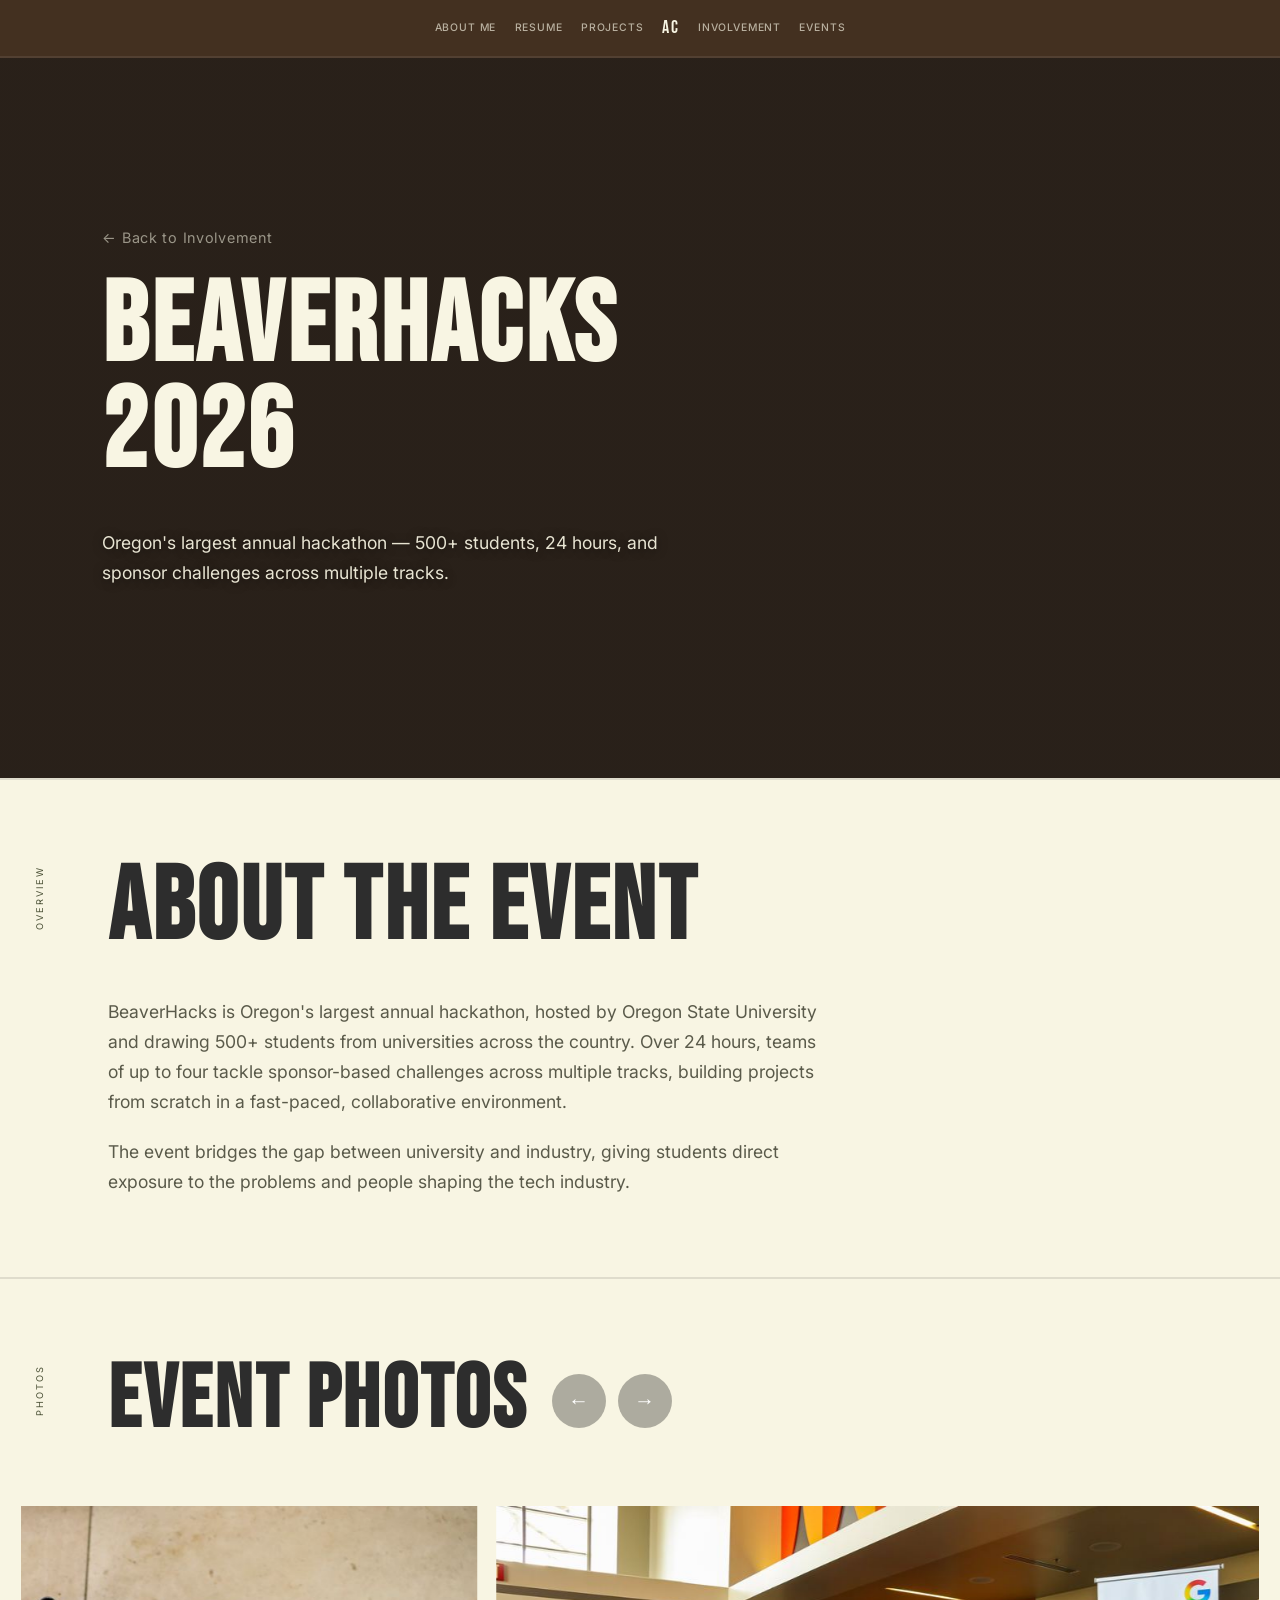
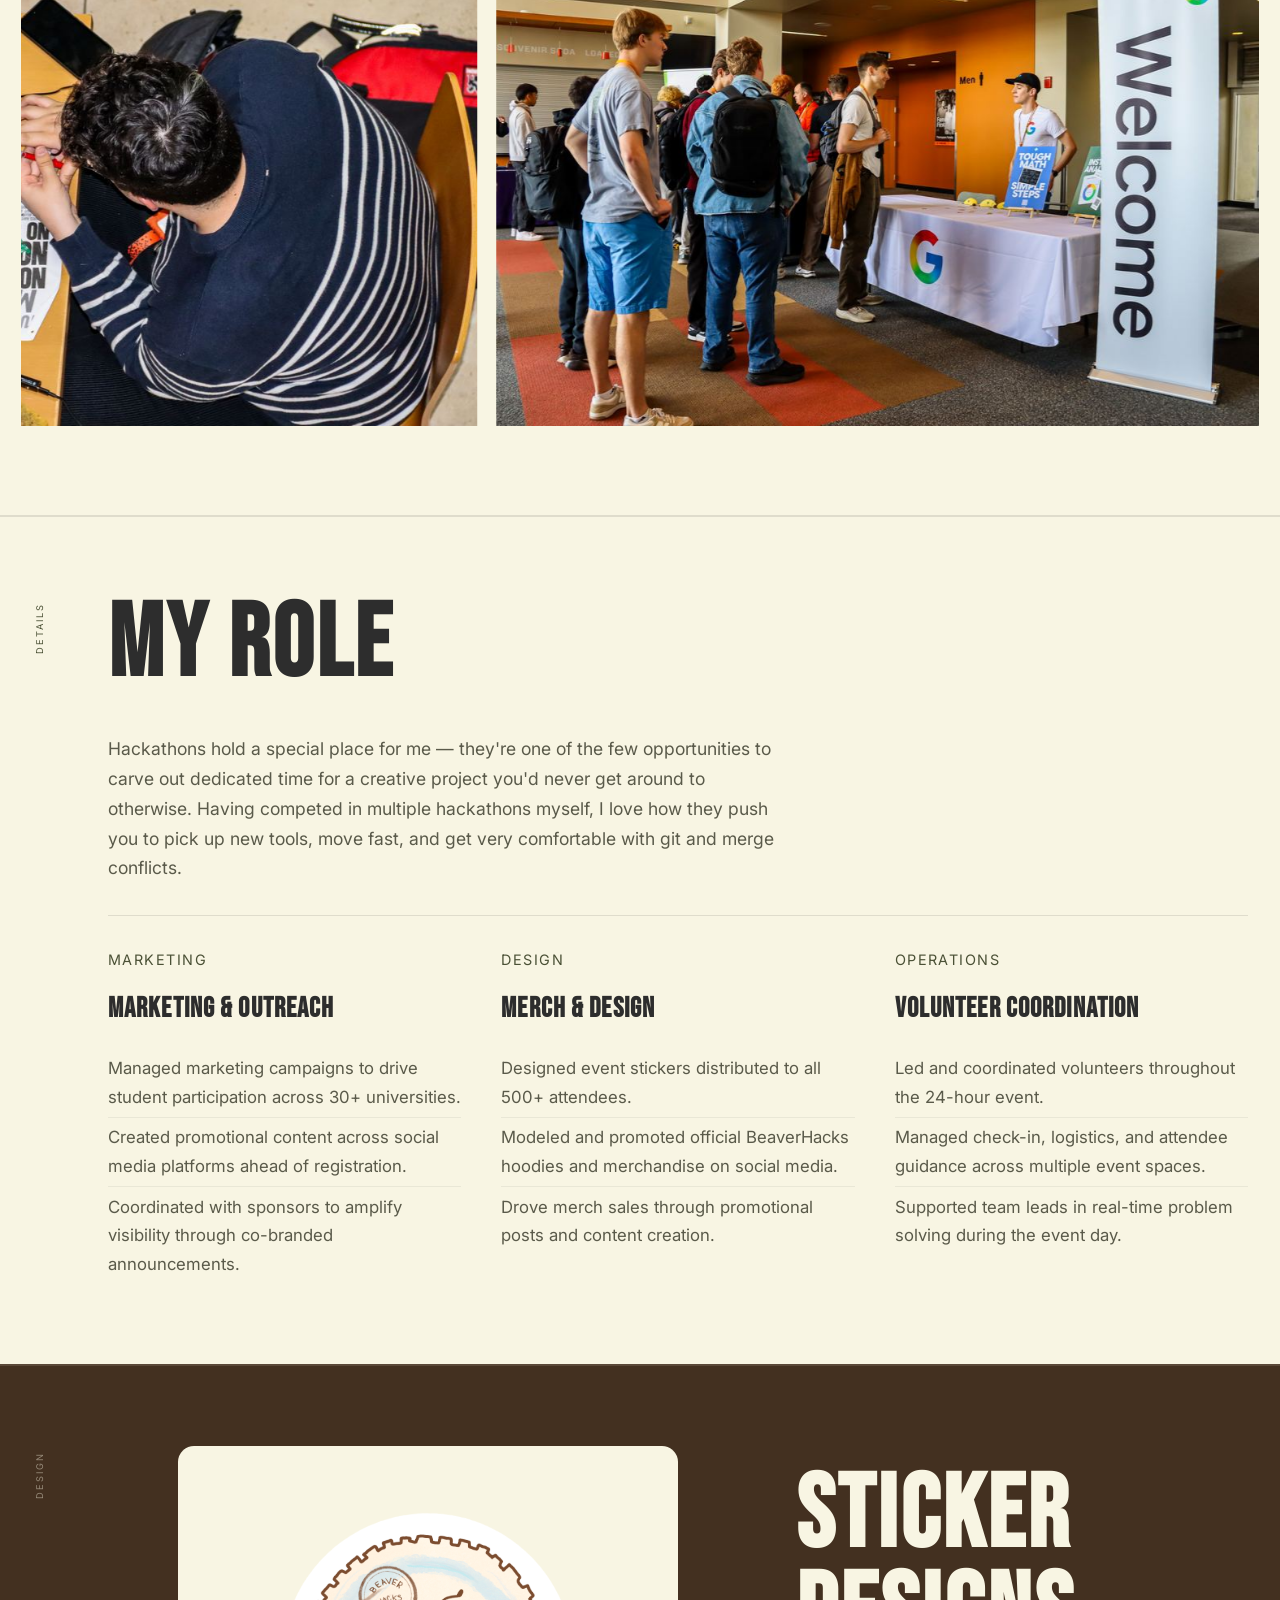
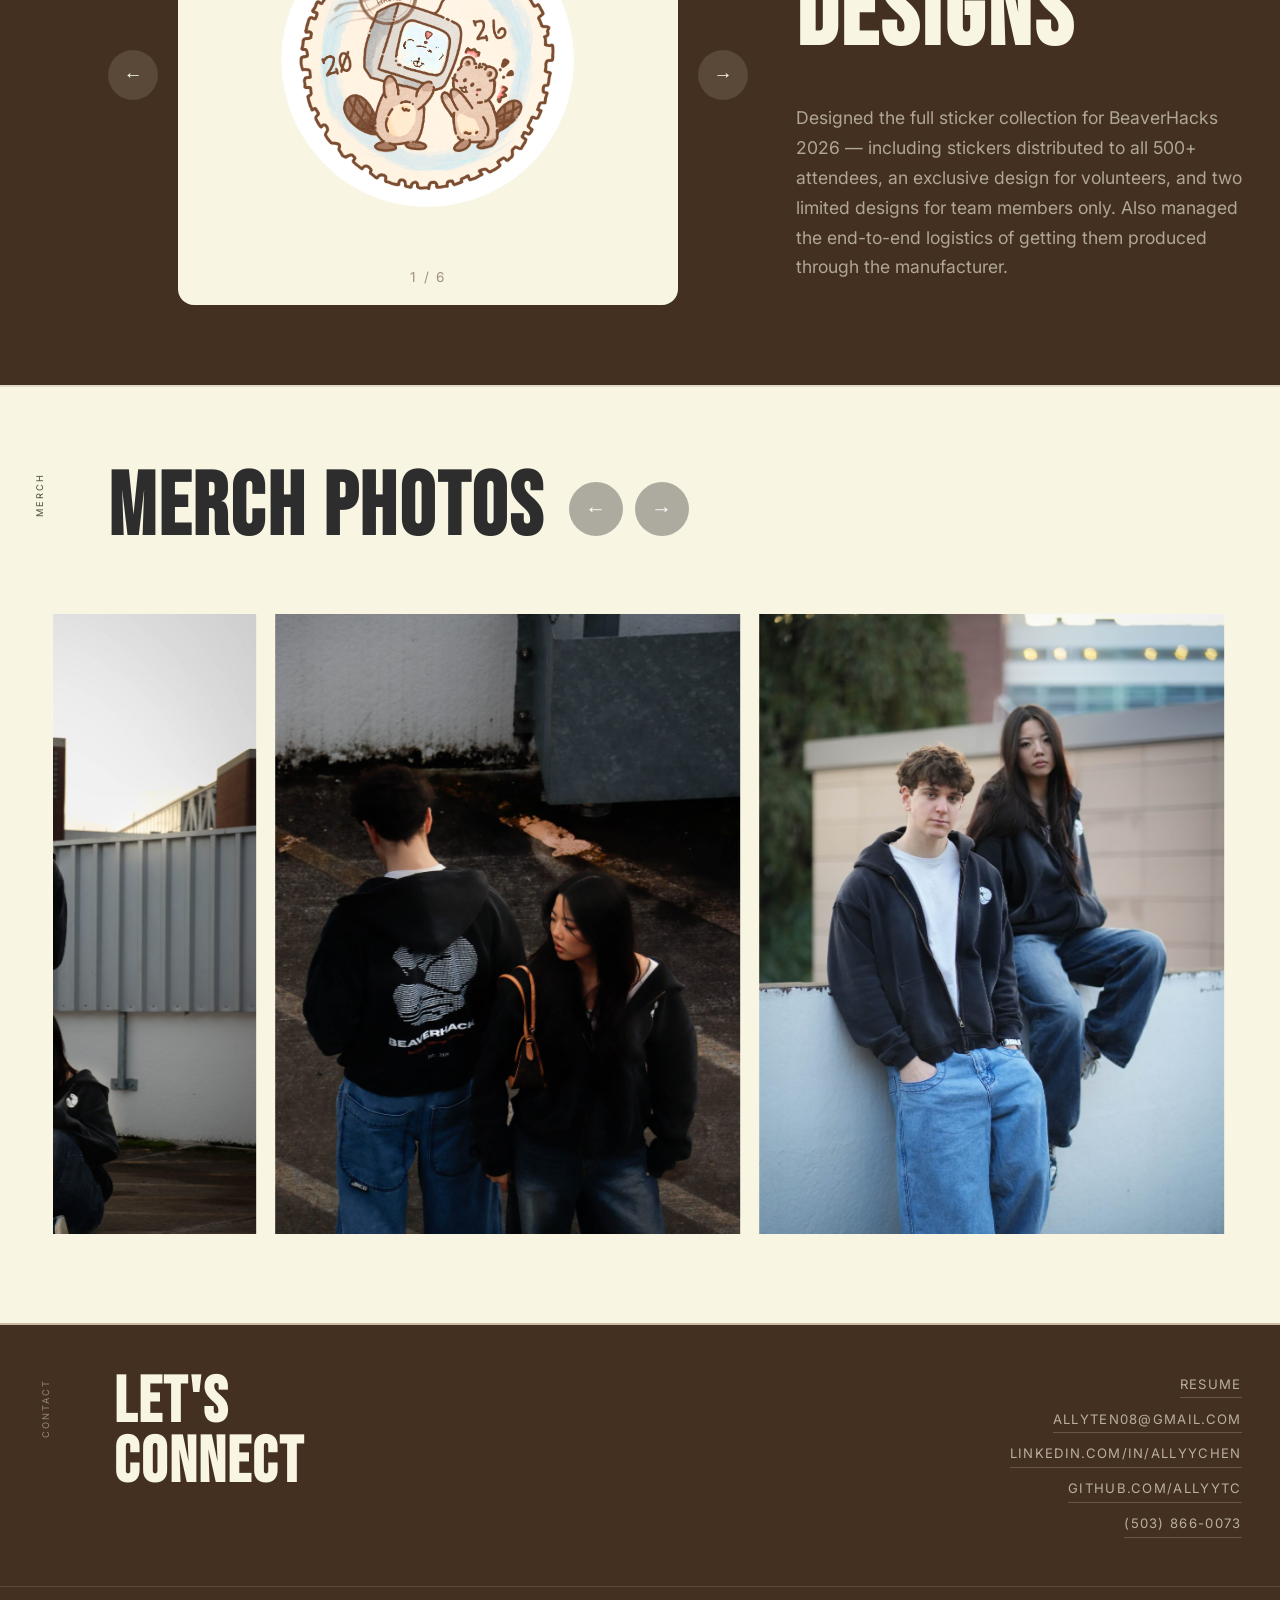
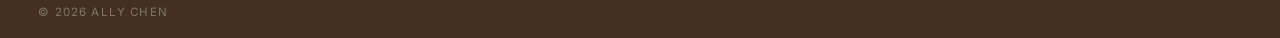
==== commit 9873b88d: "Polish portfolio UI, event pages, and mobile project layouts. Standardize contact footer themes, fix" ====
--- a/beaverhacks-2026.html
+++ b/beaverhacks-2026.html
@@ -7,7 +7,7 @@
   <link rel="preconnect" href="https://fonts.googleapis.com" />
   <link rel="preconnect" href="https://fonts.gstatic.com" crossorigin />
   <link href="https://fonts.googleapis.com/css2?family=Bebas+Neue&family=Inter:wght@300;400;500;600&display=swap" rel="stylesheet" />
-  <link rel="stylesheet" href="style.css?v=20260622e" />
+  <link rel="stylesheet" href="style.css?v=20260623k" />
   <style>
     /* BeaverHacks 2026 — warm brown case-study theme */
     body { background: #433020; overflow-x: hidden; }
@@ -54,7 +54,7 @@
 <body class="event-page">
 
   <nav class="nav" id="nav" aria-label="Primary"></nav>
-  <script src="nav.js?v=6"></script>
+  <script src="nav.js?v=7"></script>
 
   <!-- Hero -->
   <section class="section bh-dark" style="min-height: 80vh; display: flex; align-items: center; background-image: linear-gradient(rgba(20,20,20,0.55), rgba(20,20,20,0.55)), url('bh-event/gp1.JPG'); background-size: cover; background-position: center 48%;">
@@ -308,6 +308,25 @@
           measure();
           if (old) offset = offset * (singleSetWidth / old);
           applyTransform(false);
+        });
+
+        // Wait for first-set images so width: auto resolves before measuring speed.
+        var firstSetImgs = [];
+        for (var fi = 0; fi < N; fi++) {
+          var firstImg = track.children[fi].querySelector('img');
+          firstImg.loading = 'eager';
+          firstSetImgs.push(firstImg);
+        }
+        function remeasureFromLoads() {
+          measure();
+          applyTransform(false);
+        }
+        firstSetImgs.forEach(function(img) {
+          if (img.complete && img.naturalWidth > 0) remeasureFromLoads();
+          else {
+            img.addEventListener('load', remeasureFromLoads);
+            img.addEventListener('error', remeasureFromLoads);
+          }
         });
 
         measure();
@@ -552,23 +571,23 @@
     </div>
   </section>
 
-  <section class="section section-contact" id="contact" style="background: #433020; border-top: none;">
+  <section class="section section-contact section-contact--beaverhacks" id="contact">
     <div class="section-inner">
       <div class="section-label-col">
-        <span class="section-label" style="color: rgba(248,245,227,0.45);">Contact</span>
+        <span class="section-label">Contact</span>
       </div>
       <div class="section-body contact-body">
-        <h2 class="display-heading" style="color: #f8f5e3;">Let's<br/>Connect</h2>
+        <h2 class="display-heading">Let's<br/>Connect</h2>
         <div class="contact-links">
-          <a href="allychen-resume2027.pdf" class="contact-link" style="color: rgba(248,245,227,0.65); border-bottom-color: rgba(248,245,227,0.2);">Resume</a>
-          <a href="mailto:allyten08@gmail.com" class="contact-link" style="color: rgba(248,245,227,0.65); border-bottom-color: rgba(248,245,227,0.2);">allyten08@gmail.com</a>
-          <a href="https://linkedin.com/in/allyychen/" target="_blank" rel="noopener" class="contact-link" style="color: rgba(248,245,227,0.65); border-bottom-color: rgba(248,245,227,0.2);">linkedin.com/in/allyychen</a>
-          <a href="https://github.com/allyytc" target="_blank" rel="noopener" class="contact-link" style="color: rgba(248,245,227,0.65); border-bottom-color: rgba(248,245,227,0.2);">github.com/allyytc</a>
-          <a href="tel:5038660073" class="contact-link" style="color: rgba(248,245,227,0.65); border-bottom-color: rgba(248,245,227,0.2);">(503) 866-0073</a>
+          <a href="allychen-resume2027.pdf" class="contact-link" target="_blank" rel="noopener">Resume</a>
+          <a href="mailto:allyten08@gmail.com" class="contact-link">allyten08@gmail.com</a>
+          <a href="https://linkedin.com/in/allyychen/" target="_blank" rel="noopener" class="contact-link">linkedin.com/in/allyychen</a>
+          <a href="https://github.com/allyytc" target="_blank" rel="noopener" class="contact-link">github.com/allyytc</a>
+          <a href="tel:5038660073" class="contact-link">(503) 866-0073</a>
         </div>
       </div>
     </div>
-    <div class="contact-footer-bar" style="border-top-color: rgba(248,245,227,0.12); color: rgba(248,245,227,0.35);">
+    <div class="contact-footer-bar">
       <p>&copy; 2026 Ally Chen</p>
     </div>
   </section>
--- a/style.css
+++ b/style.css
@@ -807,12 +807,12 @@
 
 .project-link-btn {
   display: inline-block;
-  margin-top: 1rem;
-  padding: 0.85rem 2rem;
+  margin-top: 0.75rem;
+  padding: 0.55rem 1.35rem;
   border: none;
   border-radius: 2em;
   background: var(--cream);
-  font-size: 0.95rem;
+  font-size: 0.78rem;
   letter-spacing: 0.1em;
   text-transform: uppercase;
   font-weight: 600;
@@ -1073,6 +1073,63 @@
   color: rgba(232, 220, 197, 0.45);
 }
 
+.section-contact--beaverhacks {
+  background: #433020;
+  border-top: none;
+}
+.section-contact--beaverhacks .display-heading { color: #f8f5e3; }
+.section-contact--beaverhacks .section-label { color: rgba(248, 245, 227, 0.45); }
+.section-contact--beaverhacks .contact-link {
+  color: rgba(248, 245, 227, 0.65);
+  border-bottom-color: rgba(248, 245, 227, 0.2);
+}
+.section-contact--beaverhacks .contact-link:hover {
+  color: #f8f5e3;
+  border-bottom-color: #f8f5e3;
+}
+.section-contact--beaverhacks .contact-footer-bar {
+  border-top-color: rgba(248, 245, 227, 0.12);
+  color: rgba(248, 245, 227, 0.35);
+}
+
+.section-contact--innovation-jam {
+  background: #3a2545;
+  border-top: none;
+}
+.section-contact--innovation-jam .display-heading { color: #f8f1e8; }
+.section-contact--innovation-jam .section-label { color: rgba(248, 241, 232, 0.45); }
+.section-contact--innovation-jam .contact-link {
+  color: rgba(248, 241, 232, 0.65);
+  border-bottom-color: rgba(248, 241, 232, 0.2);
+}
+.section-contact--innovation-jam .contact-link:hover {
+  color: #f8f1e8;
+  border-bottom-color: #f8f1e8;
+}
+.section-contact--innovation-jam .contact-footer-bar {
+  border-top-color: rgba(248, 241, 232, 0.12);
+  color: rgba(248, 241, 232, 0.35);
+}
+
+.section-contact--eweek {
+  background: #fff4e8;
+  border-top: 1px solid rgba(74, 47, 31, 0.1);
+}
+.section-contact--eweek .display-heading { color: #4a2f1f; }
+.section-contact--eweek .section-label { color: #e8842a; }
+.section-contact--eweek .contact-link {
+  color: #7a5640;
+  border-bottom-color: rgba(74, 47, 31, 0.15);
+}
+.section-contact--eweek .contact-link:hover {
+  color: #4a2f1f;
+  border-bottom-color: #e8842a;
+}
+.section-contact--eweek .contact-footer-bar {
+  border-top-color: rgba(74, 47, 31, 0.1);
+  color: rgba(122, 86, 64, 0.75);
+}
+
 /* === Divider band === */
 .divider-band {
   width: 100%;
@@ -1286,6 +1343,11 @@
 
 .events-section-olive {
   padding: 4rem var(--section-inset) 5rem;
+  scroll-margin-top: 5.5rem;
+}
+
+#clubs {
+  scroll-margin-top: 5.5rem;
 }
 
 .events-section-head {
@@ -1509,6 +1571,56 @@
 @media (min-width: 769px) {
   .about-education--mobile {
     display: none;
+  }
+
+  .proj-card-header {
+    min-height: 196px;
+    padding: 2.5rem 3rem 2.5rem 2.5rem;
+    gap: 1.25rem;
+  }
+
+  .proj-card-title-row {
+    gap: 1rem;
+  }
+
+  .proj-card-header h3 {
+    font-size: 2.15rem !important;
+    line-height: 1.05;
+    letter-spacing: 0.03em;
+  }
+
+  #in-progress .proj-card-header h3,
+  #hackathons .proj-card-header h3,
+  #past-projects .proj-card-header h3 {
+    font-size: 3.5rem !important;
+    line-height: 1;
+  }
+
+  .proj-card-desc {
+    font-size: 1.05rem !important;
+    line-height: 1.75;
+    display: -webkit-box;
+    -webkit-line-clamp: 2;
+    -webkit-box-orient: vertical;
+    overflow: hidden;
+  }
+
+  .proj-card-header .project-tags {
+    gap: 0.4rem;
+  }
+
+  .proj-card-header .project-tags span {
+    font-size: 0.75rem !important;
+    padding: 0.28rem 0.72rem !important;
+    line-height: inherit;
+  }
+
+  .proj-toggle-icon {
+    top: 2.5rem;
+    right: 2rem;
+    width: 34px;
+    height: 34px;
+    font-size: 1.2rem;
   }
 }
 
@@ -1732,13 +1844,13 @@
     --m-h1: clamp(1.85rem, 9vw, 2.35rem);
     --m-h2: clamp(1.55rem, 7.5vw, 1.95rem);
     --m-h3: clamp(1.1rem, 4.8vw, 1.3rem);
-    --m-body: 0.9rem;
-    --m-body-sm: 0.82rem;
+    --m-body: 0.78rem;
+    --m-body-sm: 0.72rem;
     --m-label: 0.72rem;
     --m-tag: 0.76rem;
     --m-btn: 0.78rem;
     --m-stat: clamp(1.4rem, 5vw, 1.7rem);
-    --m-line: 1.65;
+    --m-line: 1.55;
     --m-btn-pad-y: 0.55em;
     --m-btn-pad-x: 1.35em;
     --m-tag-pad-y: 0.28rem;
@@ -1749,8 +1861,7 @@
   h1,
   .hero-name,
   .event-page .event-hero-inner .display-heading,
-  .event-page h1.display-heading[style],
-  #hackathons .proj-card-header h3 {
+  .event-page h1.display-heading[style] {
     font-size: var(--m-h1) !important;
     line-height: 1.05;
   }
@@ -1768,7 +1879,6 @@
   .skills-col .display-heading,
   .exp-col .display-heading,
   #about .about-education-label,
-  .proj-card-header h3,
   .event-card-title,
   .event-page h2.display-heading[style],
   .event-page .section-body .display-heading[style*="font-size"] {
@@ -1825,20 +1935,76 @@
   .skill-tags span,
   .edu-clubs span,
   .project-tags span,
-  .proj-card-header .project-tags span,
-  .proj-card-badge--win,
-  .proj-detail-status {
+  .proj-card-badge--win {
     font-size: var(--m-tag) !important;
     line-height: var(--m-line);
     padding: var(--m-tag-pad-y) var(--m-tag-pad-x) !important;
+  }
+
+  #hackathons .proj-card-badge--win {
+    font-size: 0.5rem !important;
+    letter-spacing: 0.06em !important;
+    padding: 0.22rem 0.55rem !important;
+    white-space: nowrap !important;
+    width: fit-content;
+    max-width: none;
+  }
+
+  #hackathons .proj-card-title-line {
+    flex-direction: column;
+    align-items: flex-start;
+    gap: 0.35rem;
+  }
+
+  #in-progress .proj-card-detail,
+  #past-projects .proj-card-detail,
+  #hackathons .proj-card-detail {
+    padding: 1.15rem 1rem 1.3rem !important;
+  }
+
+  #in-progress .proj-detail-status,
+  #past-projects .proj-detail-status {
+    font-size: 0.5rem !important;
+    letter-spacing: 0.06em !important;
+    padding: 0.22rem 0.55rem !important;
+    margin-bottom: 0.75rem;
+    gap: 0.25rem;
+    white-space: nowrap !important;
+    display: inline-flex !important;
+    width: fit-content;
+    max-width: none;
+  }
+
+  #in-progress .proj-detail-status::before,
+  #past-projects .proj-detail-status::before {
+    width: 5px;
+    height: 5px;
+  }
+
+  .project-link-btn,
+  .thumb-btn {
+    font-size: 0.62rem !important;
+    padding: 0.38rem 0.8rem !important;
+    margin-top: 0.65rem;
+  }
+
+  .thumb-strip-label {
+    font-size: clamp(0.95rem, 4.2vw, 1.15rem) !important;
+    line-height: 1.05;
+  }
+
+  .thumb-strip-note {
+    font-size: 0.62rem !important;
+  }
+
+  .thumb-strip {
+    gap: 0.4rem;
   }
 
   /* ── Buttons / pill CTAs ── */
   .page-hero-btn,
   .exp-work-link,
   .org-panel-cta,
-  .project-link-btn,
-  .thumb-btn,
   .event-card-btn {
     font-size: var(--m-btn) !important;
     line-height: var(--m-line);
@@ -1865,7 +2031,6 @@
   .org-panel-desc,
   .involvement-hero-copy p,
   .involvement-hero-lead,
-  .proj-card-desc,
   .proj-detail-block p,
   .proj-detail-block li,
   .proj-section-intro,
@@ -1889,15 +2054,53 @@
 
   .proj-card-header {
     min-height: unset;
-    padding: 1.5rem var(--m-gutter) 1.25rem;
+    padding: 0.6rem 1rem 0.5rem;
+    gap: 0.5rem;
+  }
+
+  .proj-card-detail {
+    padding: 1.15rem 1rem 1.3rem !important;
+  }
+
+  .proj-card-title-row {
+    gap: 0.65rem;
+  }
+
+  .proj-card-header h3 {
+    font-size: clamp(1.22rem, 5.6vw, 1.52rem) !important;
+    line-height: 1.05;
+    letter-spacing: 0.03em;
+  }
+
+  #hackathons .proj-card-header h3 {
+    font-size: clamp(1.22rem, 5.6vw, 1.52rem) !important;
+    line-height: 1.05;
+  }
+
+  .proj-card-desc {
+    font-size: 0.64rem !important;
+    line-height: 1.55;
+    display: block !important;
+    -webkit-line-clamp: unset !important;
+    overflow: visible !important;
+  }
+
+  .proj-card-header .project-tags {
+    gap: 0.22rem;
+  }
+
+  .proj-card-header .project-tags span {
+    font-size: 0.54rem !important;
+    padding: 0.16rem 0.38rem !important;
+    line-height: 1.2;
   }
 
   .proj-toggle-icon {
-    top: 1.25rem;
-    right: var(--m-gutter);
-    width: 28px;
-    height: 28px;
-    font-size: 1rem;
+    top: 0.55rem;
+    right: 1rem;
+    width: 24px;
+    height: 24px;
+    font-size: 0.85rem;
   }
 
   .hero { grid-template-columns: 1fr; min-height: unset; max-height: none; height: auto; gap: 0; }
@@ -1999,6 +2202,11 @@
     margin-left: 0;
   }
 
+  #skills .section-body {
+    width: auto;
+    margin-left: 0;
+  }
+
   .about-education {
     margin-bottom: 1.5rem;
   }
@@ -2026,7 +2234,6 @@
 
   .about-degree-line--minor {
     font-size: clamp(0.58rem, 2.55vw, 0.68rem) !important;
-    font-weight: 400;
     letter-spacing: 0.04em;
     margin-bottom: 1rem;
   }
@@ -2049,7 +2256,7 @@
     transform-origin: center 72%;
   }
 
-  .skills-exp-layout { grid-template-columns: 1fr; gap: 2.5rem; }
+  .skills-exp-layout { grid-template-columns: 1fr; gap: 2rem; }
   .stats-row { grid-template-columns: 1fr 1fr; }
   .stat { padding: 1.25rem 0.75rem 1.25rem 0; }
   .stat:nth-child(2) { border-right: none; }
@@ -2081,15 +2288,15 @@
   .skill-tags {
     display: flex;
     flex-wrap: wrap;
-    gap: 0.35rem;
+    gap: 0.28rem;
   }
 
   .skills-col .skill-tags span {
-    font-size: 0.62rem !important;
+    font-size: 0.54rem !important;
     font-weight: 500;
-    line-height: 1.25;
+    line-height: 1.2;
     letter-spacing: 0.02em;
-    padding: 0.3rem 0.55rem !important;
+    padding: 0.22rem 0.42rem !important;
     width: fit-content;
     flex: 0 0 auto;
     text-align: left;
@@ -2098,79 +2305,76 @@
   }
 
   .contact-body {
-    flex-direction: row;
+    flex-direction: column;
     align-items: flex-start;
-    justify-content: space-between;
-    gap: 1rem 1.25rem;
+    gap: 0;
     width: 100%;
   }
 
   .section-contact .section-inner {
-    display: grid;
-    grid-template-columns: minmax(0, 1fr) minmax(0, 1.15fr);
-    grid-template-rows: auto auto;
-    column-gap: 1.25rem;
-    row-gap: 0.35rem;
-    align-items: start;
-    padding: 2rem var(--m-gutter);
+    display: flex;
+    flex-direction: column;
+    padding: 3rem var(--m-gutter);
+    gap: 0.75rem;
     max-width: 100%;
   }
 
   .section-contact .section-label-col {
-    grid-column: 1;
-    grid-row: 1;
     width: auto;
     height: auto;
     padding-top: 0;
-    margin-bottom: 0;
+    margin-bottom: 0.25rem;
   }
 
   .section-contact .section-body.contact-body {
-    display: contents;
+    display: flex;
+    flex-direction: column;
+    align-items: flex-start;
+    width: 100%;
   }
 
   .section-contact .display-heading {
-    grid-column: 1;
-    grid-row: 2;
     max-width: none;
-    margin-bottom: 0;
-    font-size: clamp(1.35rem, 6vw, 1.75rem) !important;
+    margin-bottom: 1rem;
+    font-size: var(--m-h2) !important;
     line-height: 1.05;
   }
 
   .section-contact .contact-links {
-    grid-column: 2;
-    grid-row: 1 / span 2;
-    align-self: start;
+    align-self: stretch;
     flex: none;
     min-width: 0;
     margin-left: 0;
-    align-items: flex-end;
+    align-items: flex-start;
     gap: 0.35rem;
   }
 
   .section-contact .contact-link,
   #contact .contact-link {
-    font-size: clamp(0.58rem, 2.35vw, 0.7rem) !important;
-    letter-spacing: 0.05em;
-    line-height: 1.4;
-    text-align: right;
+    font-size: var(--m-btn) !important;
+    letter-spacing: 0.08em;
+    line-height: 1.55;
+    text-align: left;
     max-width: 100%;
     overflow-wrap: anywhere;
   }
 
   .section-contact--olive .contact-link {
-    text-align: right;
+    text-align: left;
   }
 
   .section-contact .section-label {
+    font-size: var(--m-h2) !important;
+    writing-mode: horizontal-tb;
+    transform: none;
+    font-family: var(--font-display);
+    letter-spacing: 0.08em;
+  }
+
+  .contact-footer-bar {
     font-size: var(--m-label) !important;
-  }
-
-  .contact-footer-bar {
-    font-size: 0.55rem !important;
     letter-spacing: 0.07em;
-    padding: 0.6rem 1.25rem;
+    padding: 0.6rem var(--m-gutter);
   }
 
   .contact-footer-bar p {
@@ -2214,18 +2418,30 @@
   }
 
   .page-hero-actions {
-    flex-direction: column;
-    align-items: stretch;
+    flex-direction: row;
+    flex-wrap: wrap;
+    align-items: start;
+    gap: 0.5rem 0.65rem;
   }
 
   .page-hero-actions .page-hero-btn {
-    width: 100%;
+    width: auto;
     text-align: center;
   }
 
   .page-hero-actions--grid {
-    grid-template-columns: 1fr;
+    display: grid;
+    grid-template-columns: repeat(2, auto);
+    gap: 0.5rem 0.65rem;
     max-width: none;
+    justify-content: start;
+    align-items: start;
+  }
+
+  .page-hero-actions--grid .page-hero-btn {
+    width: auto;
+    display: inline-block;
+    text-align: center;
   }
 
   .page-hero-label-col {
@@ -2238,26 +2454,19 @@
 
   .involvement-hero-lead { margin-top: 1.5em; }
 
-  .org-section-inner {
-    padding-left: var(--m-gutter);
-    padding-right: var(--m-gutter);
-    padding-top: 3rem;
-    padding-bottom: 3rem;
-  }
-
   .org-section-inner .section-label-col {
     display: none;
   }
 
   .events-section-olive {
-    padding: 3rem var(--m-gutter) 4rem;
+    padding: 3rem var(--m-gutter);
   }
 
   .events-section-head {
     flex-direction: column;
     align-items: flex-start;
     gap: 0.75rem;
-    margin-bottom: 1.5rem;
+    margin-bottom: 1rem;
   }
 
   .events-section-head::after {
@@ -2272,8 +2481,115 @@
   }
 
   .event-card-body {
-    padding: 1.25rem var(--m-gutter) 1.75rem;
+    padding: 0.85rem 1rem 0.75rem;
     min-height: unset;
+  }
+
+  .event-card-title {
+    font-size: clamp(1.22rem, 5.6vw, 1.52rem) !important;
+    line-height: 1.05;
+    letter-spacing: 0.03em;
+    margin-bottom: 0.35rem;
+  }
+
+  .event-card-desc {
+    font-size: 0.64rem !important;
+    line-height: 1.55;
+    margin-bottom: 0.65rem;
+  }
+
+  .event-card-btn {
+    font-size: 0.62rem !important;
+    padding: 0.38rem 0.8rem !important;
+  }
+
+  /* Involvement — clubs & org panels */
+  .org-section-inner {
+    padding: 3rem var(--m-gutter) !important;
+  }
+
+  .org-tab {
+    padding: 0.65rem 0.85rem !important;
+    border-radius: 0.5rem;
+  }
+
+  .org-tab h3 {
+    font-size: clamp(0.95rem, 4.2vw, 1.15rem) !important;
+    line-height: 1.05;
+    margin-bottom: 0.3rem !important;
+    letter-spacing: 0.06em;
+  }
+
+  .org-tab-role,
+  .org-panel-role {
+    font-size: var(--m-label) !important;
+    line-height: 1.4;
+  }
+
+  .org-tab-date,
+  .org-panel-date {
+    font-size: 0.62rem !important;
+    line-height: 1.4;
+  }
+
+  .org-panel {
+    padding: 0.85rem 1rem !important;
+    margin-top: 0.5rem !important;
+    margin-left: 0 !important;
+    border-radius: 0.6rem;
+  }
+
+  .org-panel-title {
+    font-size: clamp(1.22rem, 5.6vw, 1.52rem) !important;
+    line-height: 1.05;
+    margin-bottom: 0.4rem !important;
+    letter-spacing: 0.03em;
+  }
+
+  .org-panel-desc {
+    font-size: 0.64rem !important;
+    line-height: 1.55;
+  }
+
+  .org-panel-desc p {
+    margin-bottom: 0.65rem;
+  }
+
+  .org-panel-ctas {
+    gap: 0.45rem 0.65rem;
+    margin-top: 0.75rem;
+    margin-bottom: 0.75rem;
+    padding-top: 0.75rem;
+  }
+
+  .org-panel-cta {
+    font-size: 0.62rem !important;
+    padding: 0.38rem 0.8rem !important;
+  }
+
+  .org-left-col .display-heading {
+    margin-bottom: 1rem;
+  }
+
+  .org-photo-arrow {
+    width: 2rem;
+    height: 2rem;
+    font-size: 1rem;
+  }
+
+  .org-photo-counter {
+    font-size: 0.58rem !important;
+    padding: 0.2rem 0.5rem;
+  }
+
+  .org-photo-frame {
+    width: 100% !important;
+    max-width: 100% !important;
+    margin: 0 !important;
+  }
+
+  .org-panel-desc-col {
+    padding: 0 !important;
   }
 
   /* Experience section — headers must read larger than body */
@@ -2314,17 +2630,88 @@
   }
 
   .exp-col .exp-content li,
-  #experience .exp-content li,
+  #experience .exp-content li {
+    font-family: var(--font-body);
+    font-size: 0.78rem !important;
+    line-height: 1.55;
+    margin-bottom: 0.45rem;
+  }
+
   #about .about-text-col p,
   .section-olive .about-text-col p {
     font-family: var(--font-body);
     font-size: 0.78rem !important;
     line-height: 1.55;
-    margin-bottom: 0.45rem;
   }
 
   #about .about-text-col p {
     margin-bottom: 0.85rem;
+  }
+
+  /* Mobile site template — match #about rhythm across pages */
+  .section-body p,
+  .involvement-hero-copy p,
+  .proj-section-intro,
+  .proj-card-desc,
+  .proj-detail-block p,
+  .org-panel-desc,
+  .event-card-desc {
+    margin-bottom: 0.85rem;
+  }
+
+  .section-body p:last-child,
+  .involvement-hero-copy p:last-child,
+  .proj-section-intro:last-child,
+  .org-panel-desc:last-child {
+    margin-bottom: 0;
+  }
+
+  .exp-col .display-heading,
+  .skills-col .display-heading,
+  .proj-section-head .display-heading,
+  .events-section-head .display-heading,
+  .org-left-col .display-heading {
+    margin-bottom: 1rem;
+  }
+
+  .proj-section-head {
+    margin-bottom: 1.5rem;
+  }
+
+  .proj-section-head .display-heading {
+    margin-bottom: 1rem;
+  }
+
+  .involvement-hero-copy .display-heading {
+    margin-bottom: 1rem;
+    white-space: normal;
+    max-width: 100%;
+    overflow-wrap: anywhere;
+  }
+
+  .involvement-hero-copy {
+    min-width: 0;
+    max-width: 100%;
+  }
+
+  .involvement-hero-copy p {
+    max-width: 100%;
+  }
+
+  .involvement-hero-side-label-col .section-label,
+  .section-olive .involvement-hero-side-label {
+    margin-bottom: 0.25rem;
+  }
+
+  .involvement-hero-layout--labeled,
+  .involvement-hero-layout {
+    gap: 0.75rem;
+    min-width: 0;
+  }
+
+  .page-hero .section-body {
+    min-width: 0;
+    max-width: 100%;
   }
 
   .exp-col .exp-work-link,
@@ -2467,7 +2854,9 @@
 .section-dark .proj-card-header h3,
 .section-walnut .proj-card-header h3 { color: var(--cream); }
 
-#hackathons .proj-card-header h3 {
+#in-progress .proj-card-header h3,
+#hackathons .proj-card-header h3,
+#past-projects .proj-card-header h3 {
   font-size: 3.5rem;
   line-height: 1;
 }
@@ -2503,6 +2892,8 @@
   border: 1px solid rgba(232, 220, 197, 0.28);
   border-radius: 2em;
   box-shadow: none;
+  white-space: nowrap;
+  width: fit-content;
 }
 .section-dark .proj-card-badge--win,
 .section-walnut .proj-card-badge--win {
@@ -2539,10 +2930,6 @@
   font-size: 1.05rem;
   color: var(--text-muted);
   line-height: 1.75;
-  display: -webkit-box;
-  -webkit-line-clamp: 2;
-  -webkit-box-orient: vertical;
-  overflow: hidden;
 }
 .proj-card-header .project-tags span {
   font-size: 0.75rem;
@@ -2583,8 +2970,10 @@
 #in-progress .proj-detail-status {
   color: var(--dark-bg);
   background: var(--cream);
-  padding: 0.5rem 1.1rem;
+  padding: 0.38rem 0.85rem;
   border-radius: 2em;
+  white-space: nowrap;
+  width: fit-content;
 }
 #in-progress .proj-detail-status::before { background: var(--dark-bg); }
 #in-progress .proj-detail-footer,
@@ -2608,18 +2997,20 @@
 .proj-detail-status {
   display: inline-flex;
   align-items: center;
-  gap: 0.5rem;
-  font-size: 0.7rem;
-  letter-spacing: 0.16em;
+  gap: 0.4rem;
+  font-size: 0.6rem;
+  letter-spacing: 0.14em;
   text-transform: uppercase;
   font-weight: 600;
   color: var(--sage-dk);
-  margin-bottom: 1.5rem;
+  margin-bottom: 1.15rem;
+  white-space: nowrap;
+  width: fit-content;
 }
 .proj-detail-status::before {
   content: '';
-  width: 8px;
-  height: 8px;
+  width: 6px;
+  height: 6px;
   border-radius: 50%;
   background: var(--sage-dk);
   display: inline-block;
@@ -2686,8 +3077,10 @@
   margin-top: 1.5rem;
   padding-top: 1rem;
 }
-#in-progress .proj-detail-divider { border-top-color: rgba(232,220,197,0.2); }
-#in-progress .proj-detail-block + .proj-detail-divider {
+#in-progress .proj-detail-divider,
+#past-projects .proj-detail-divider { border-top-color: rgba(232,220,197,0.2); }
+#in-progress .proj-detail-block + .proj-detail-divider,
+#past-projects .proj-detail-block + .proj-detail-divider {
   margin-top: 1.25rem;
   margin-bottom: 1.5rem;
   padding-top: 0;
@@ -2705,7 +3098,7 @@
 }
 .thumb-strip-label {
   font-family: var(--font-display);
-  font-size: 1.5rem;
+  font-size: 1.25rem;
   font-weight: 700;
   letter-spacing: 0.05em;
   text-transform: uppercase;
@@ -2713,14 +3106,14 @@
 }
 .thumb-strip-note {
   font-family: var(--font-body);
-  font-size: 0.95rem;
+  font-size: 0.78rem;
   font-weight: 600;
   color: var(--text);
 }
 #in-progress .thumb-strip-note { color: var(--sage-lt); }
 .thumb-strip {
   display: flex;
-  gap: 1rem;
+  gap: 0.65rem;
   flex-wrap: wrap;
   margin-top: 2rem;
 }
@@ -2757,6 +3150,14 @@
   margin-top: 2rem;
   margin-bottom: 2rem;
 }
+#hackathons .proj-detail-divider {
+  border-top-color: var(--border);
+}
+#hackathons .proj-detail-block + .proj-detail-divider {
+  margin-top: 1.25rem;
+  margin-bottom: 1.5rem;
+  padding-top: 0;
+}
 #hackathons .proj-detail-block + .proj-view-divider {
   margin-top: 0;
 }
@@ -2764,13 +3165,13 @@
 /* Wireframe / page-preview buttons (open a single scrollable
    wireframe in the modal rather than an image-strip gallery). */
 .thumb-btn {
-  padding: 1.1rem 2.5rem;
+  padding: 0.55rem 1.25rem;
   border: none;
   border-radius: 2em;
   background: var(--cream);
   font: inherit;
-  font-size: 1rem;
-  letter-spacing: 0.12em;
+  font-size: 0.78rem;
+  letter-spacing: 0.1em;
   text-transform: uppercase;
   font-weight: 600;
   color: var(--dark-bg);
@@ -3330,7 +3731,7 @@
   .sticker-carousels-row { grid-template-columns: 1fr; gap: 2rem; }
 }
 @media (max-width: 768px) {
-  .section-inner-full { padding: 3.5rem var(--m-gutter); }
+  .section-inner-full { padding: 3rem var(--m-gutter); }
   .proj-grid-2, .proj-grid-3 { grid-template-columns: 1fr; }
   .proj-card-header { min-height: unset; }
   .proj-detail-grid { grid-template-columns: 1fr; gap: 1.5rem; }
@@ -3372,8 +3773,7 @@
   }
 
   .event-page .section-inner {
-    padding-left: var(--m-gutter) !important;
-    padding-right: var(--m-gutter) !important;
+    padding: 3rem var(--m-gutter) !important;
   }
 
   .event-page .section-body > p[style],
@@ -3444,8 +3844,7 @@
   }
 
   .event-page .section-inner {
-    padding-left: var(--m-gutter) !important;
-    padding-right: var(--m-gutter) !important;
+    padding: 2.5rem var(--m-gutter) !important;
   }
 
   .event-page .event-sticker-card {
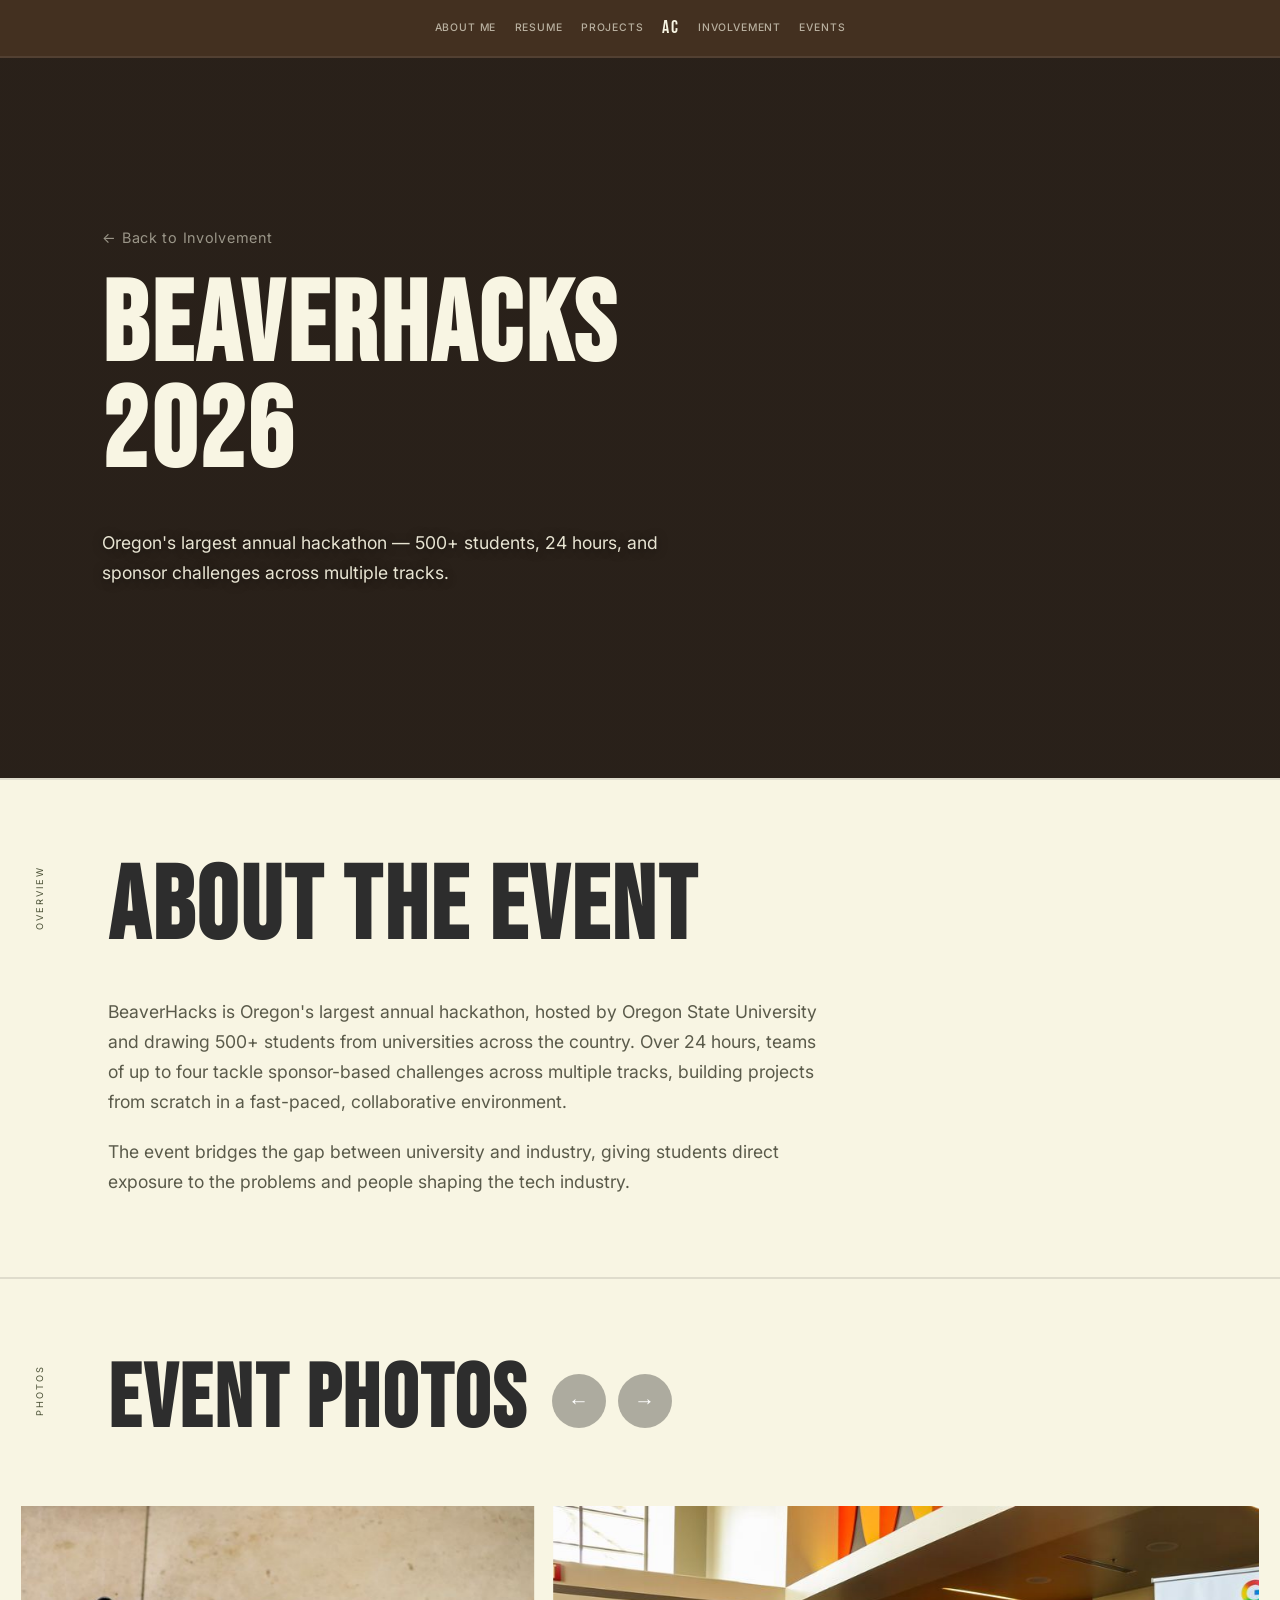
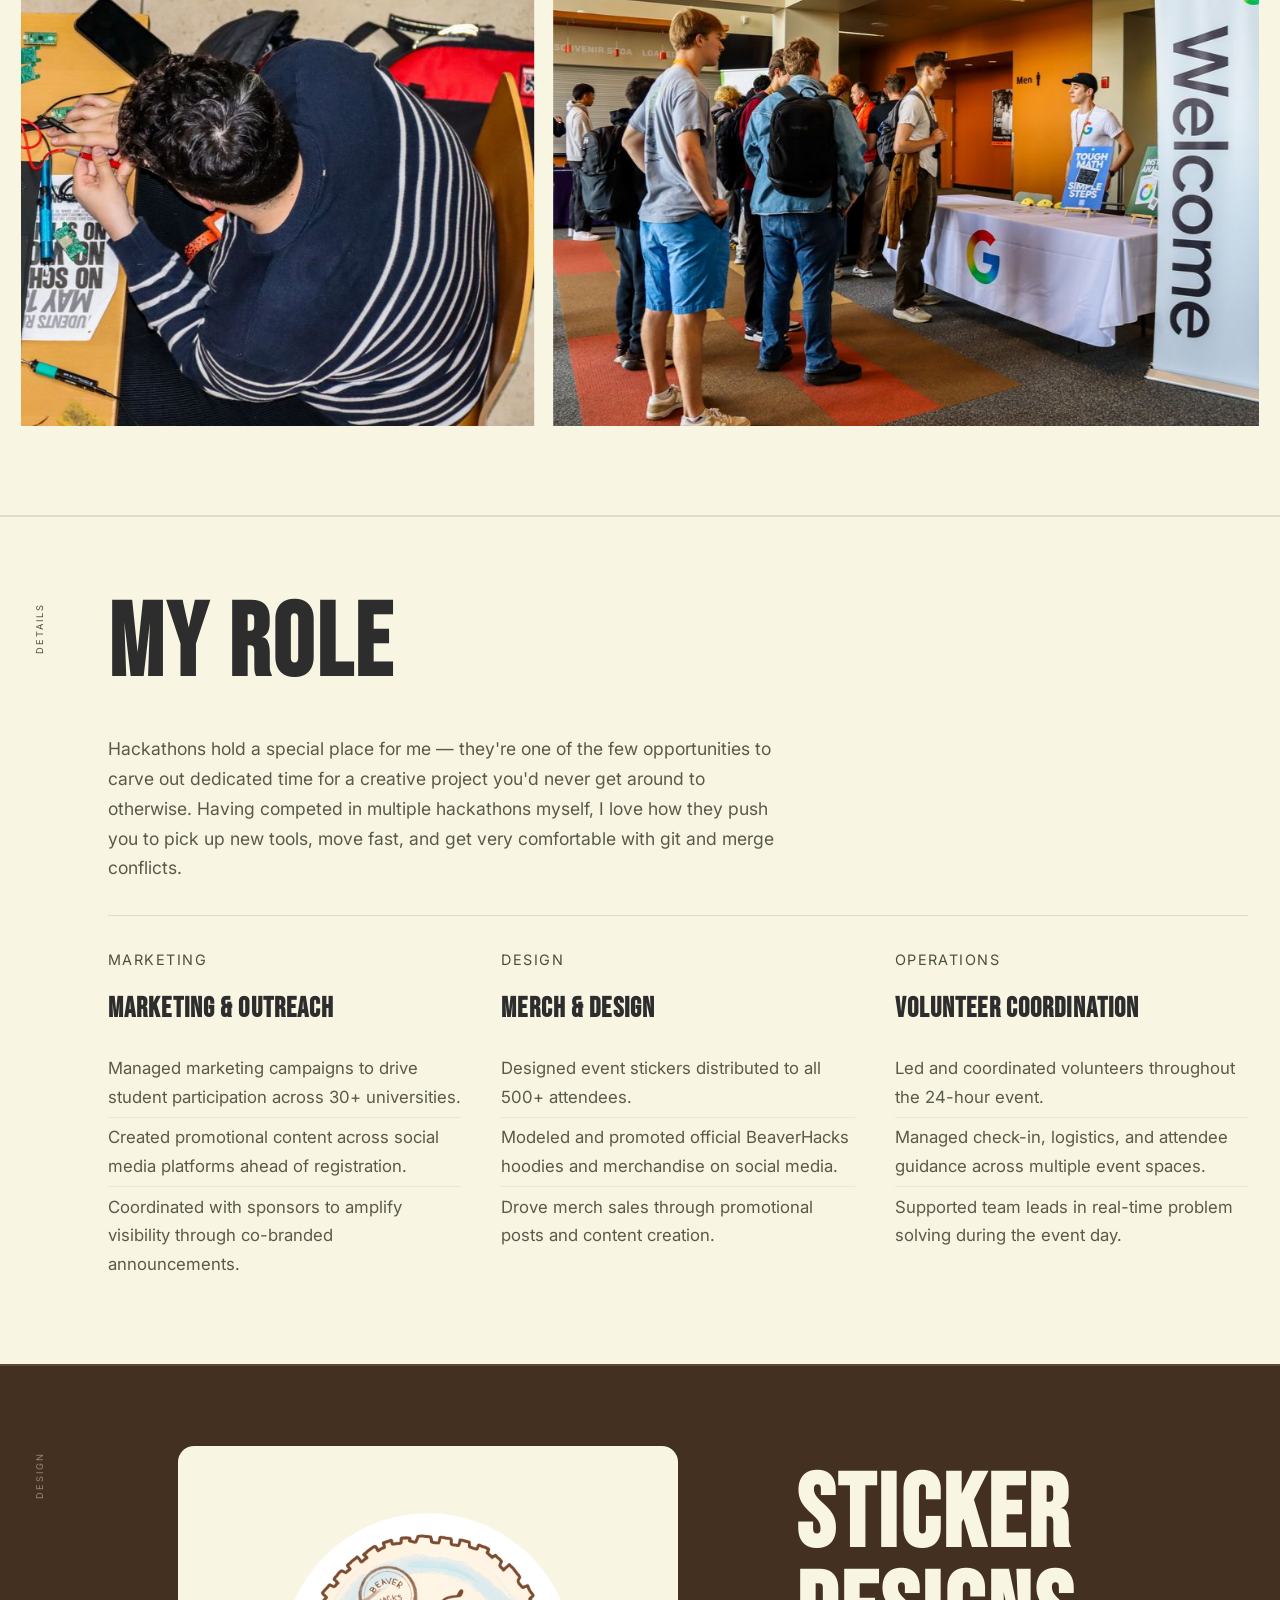
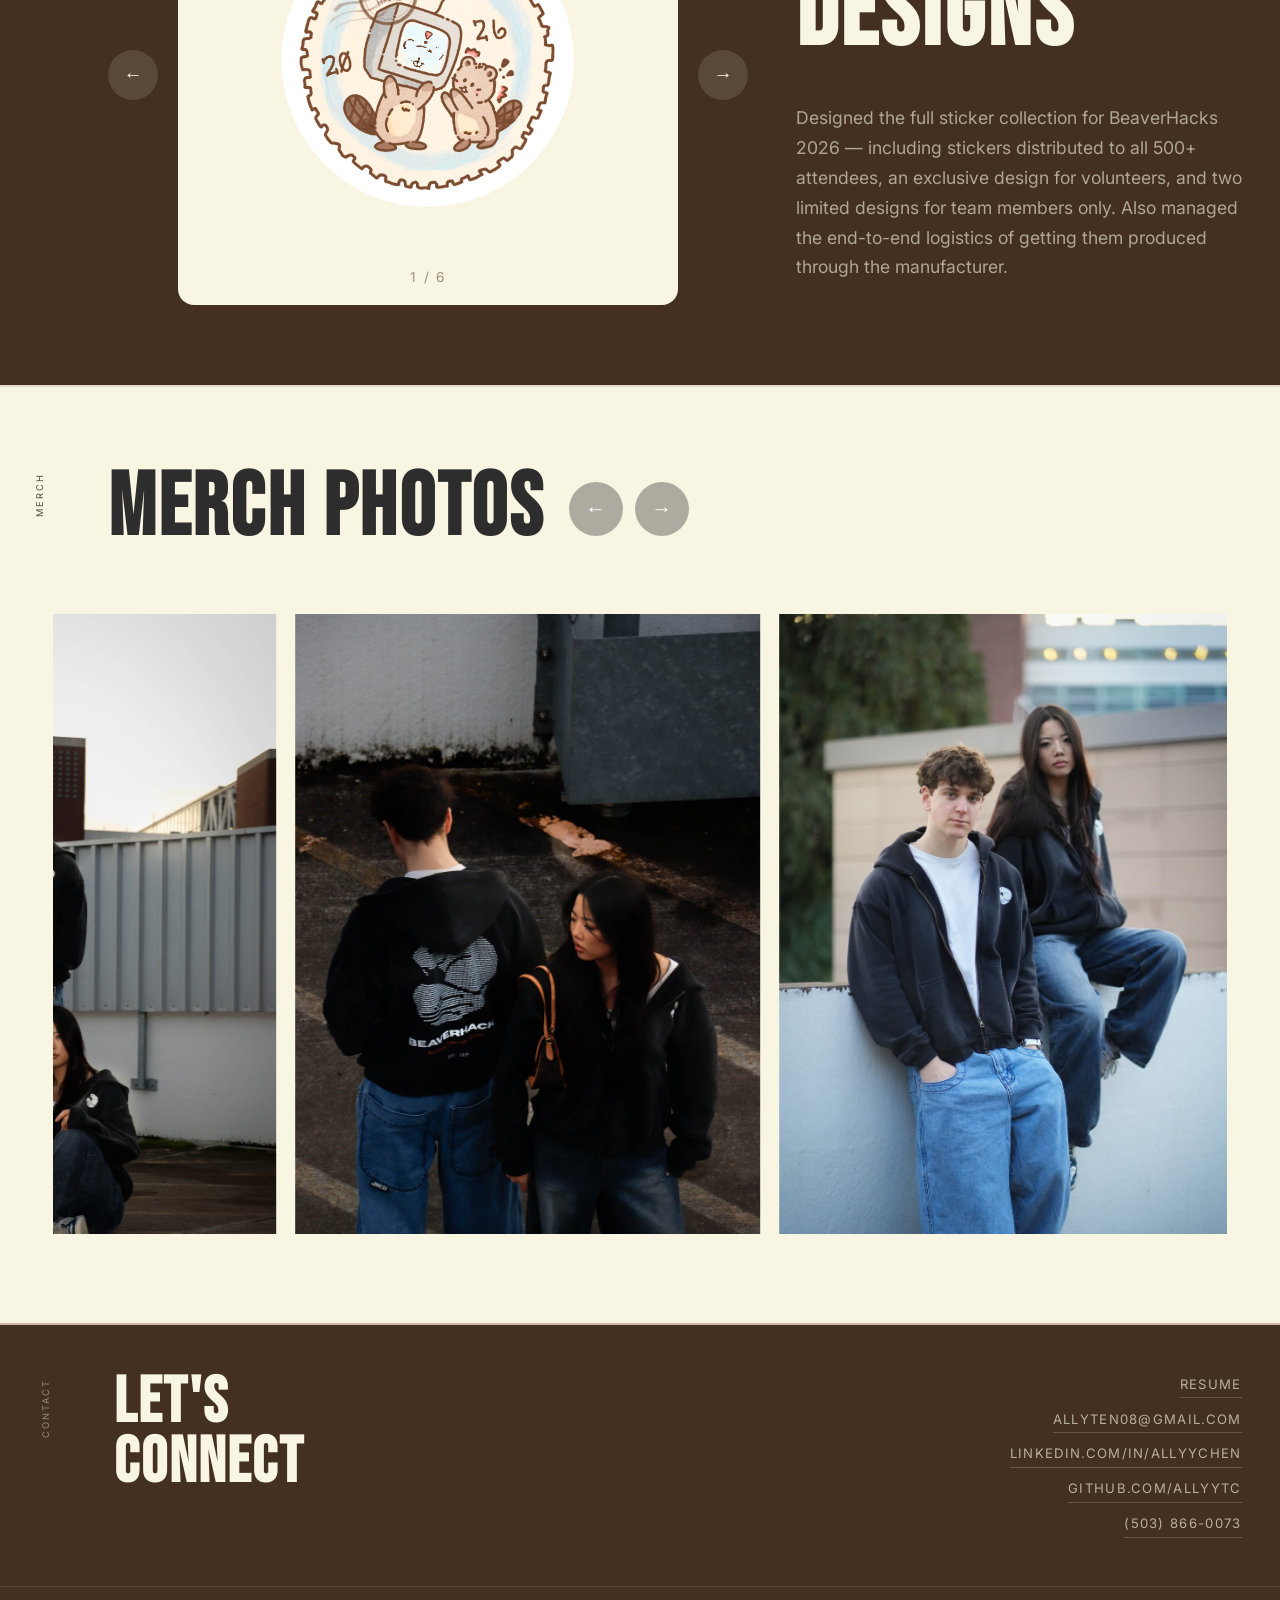
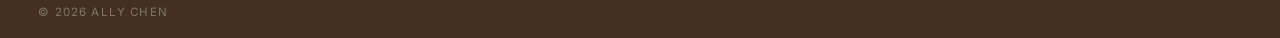
==== commit 734f74eb: "Replace resume with 2028 PM version Co-authored-by: Copilot <223556219+Copilot@users.noreply.github." ====
--- a/beaverhacks-2026.html
+++ b/beaverhacks-2026.html
@@ -54,7 +54,7 @@
 <body class="event-page">
 
   <nav class="nav" id="nav" aria-label="Primary"></nav>
-  <script src="nav.js?v=7"></script>
+  <script src="nav.js?v=8"></script>
 
   <!-- Hero -->
   <section class="section bh-dark" style="min-height: 80vh; display: flex; align-items: center; background-image: linear-gradient(rgba(20,20,20,0.55), rgba(20,20,20,0.55)), url('bh-event/gp1.JPG'); background-size: cover; background-position: center 48%;">
@@ -579,7 +579,7 @@
       <div class="section-body contact-body">
         <h2 class="display-heading">Let's<br/>Connect</h2>
         <div class="contact-links">
-          <a href="allychen-resume2027.pdf" class="contact-link" target="_blank" rel="noopener">Resume</a>
+          <a href="allychen-resume2028-pm.pdf" class="contact-link" target="_blank" rel="noopener">Resume</a>
           <a href="mailto:allyten08@gmail.com" class="contact-link">allyten08@gmail.com</a>
           <a href="https://linkedin.com/in/allyychen/" target="_blank" rel="noopener" class="contact-link">linkedin.com/in/allyychen</a>
           <a href="https://github.com/allyytc" target="_blank" rel="noopener" class="contact-link">github.com/allyytc</a>
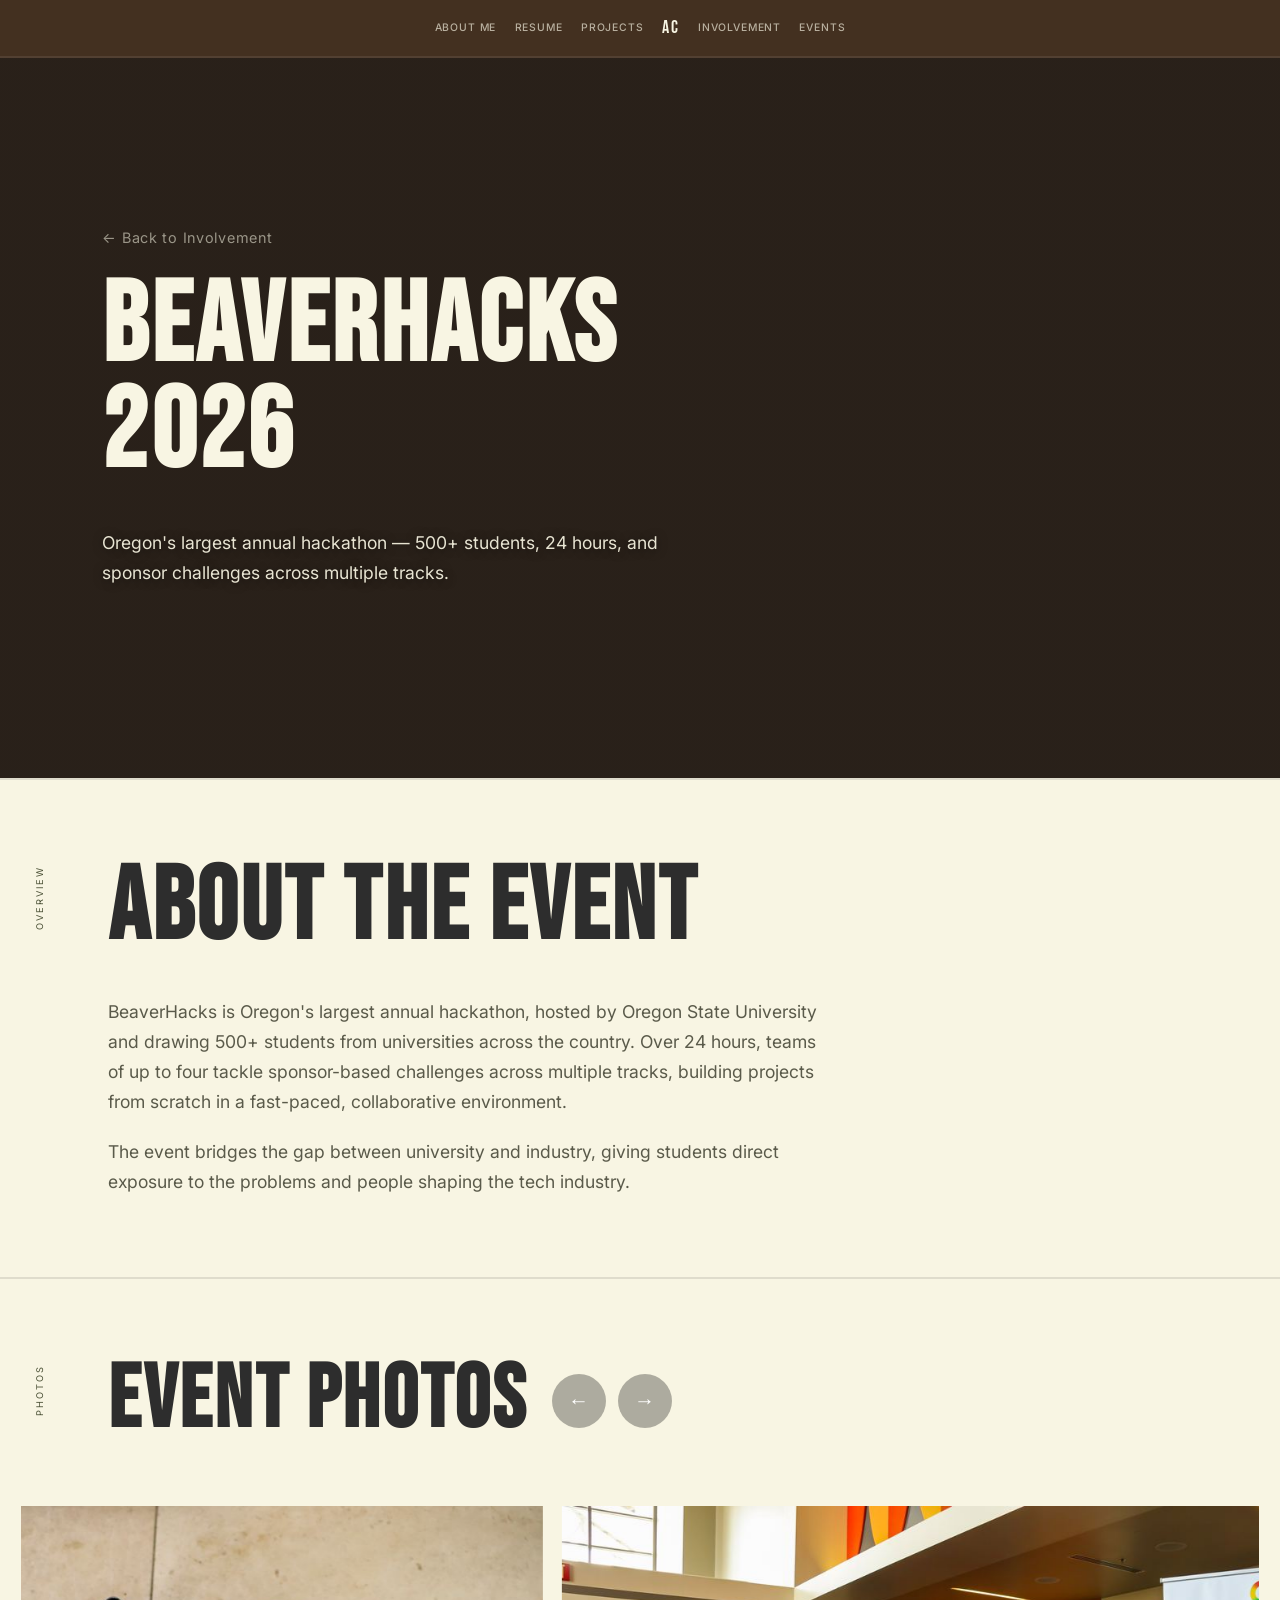
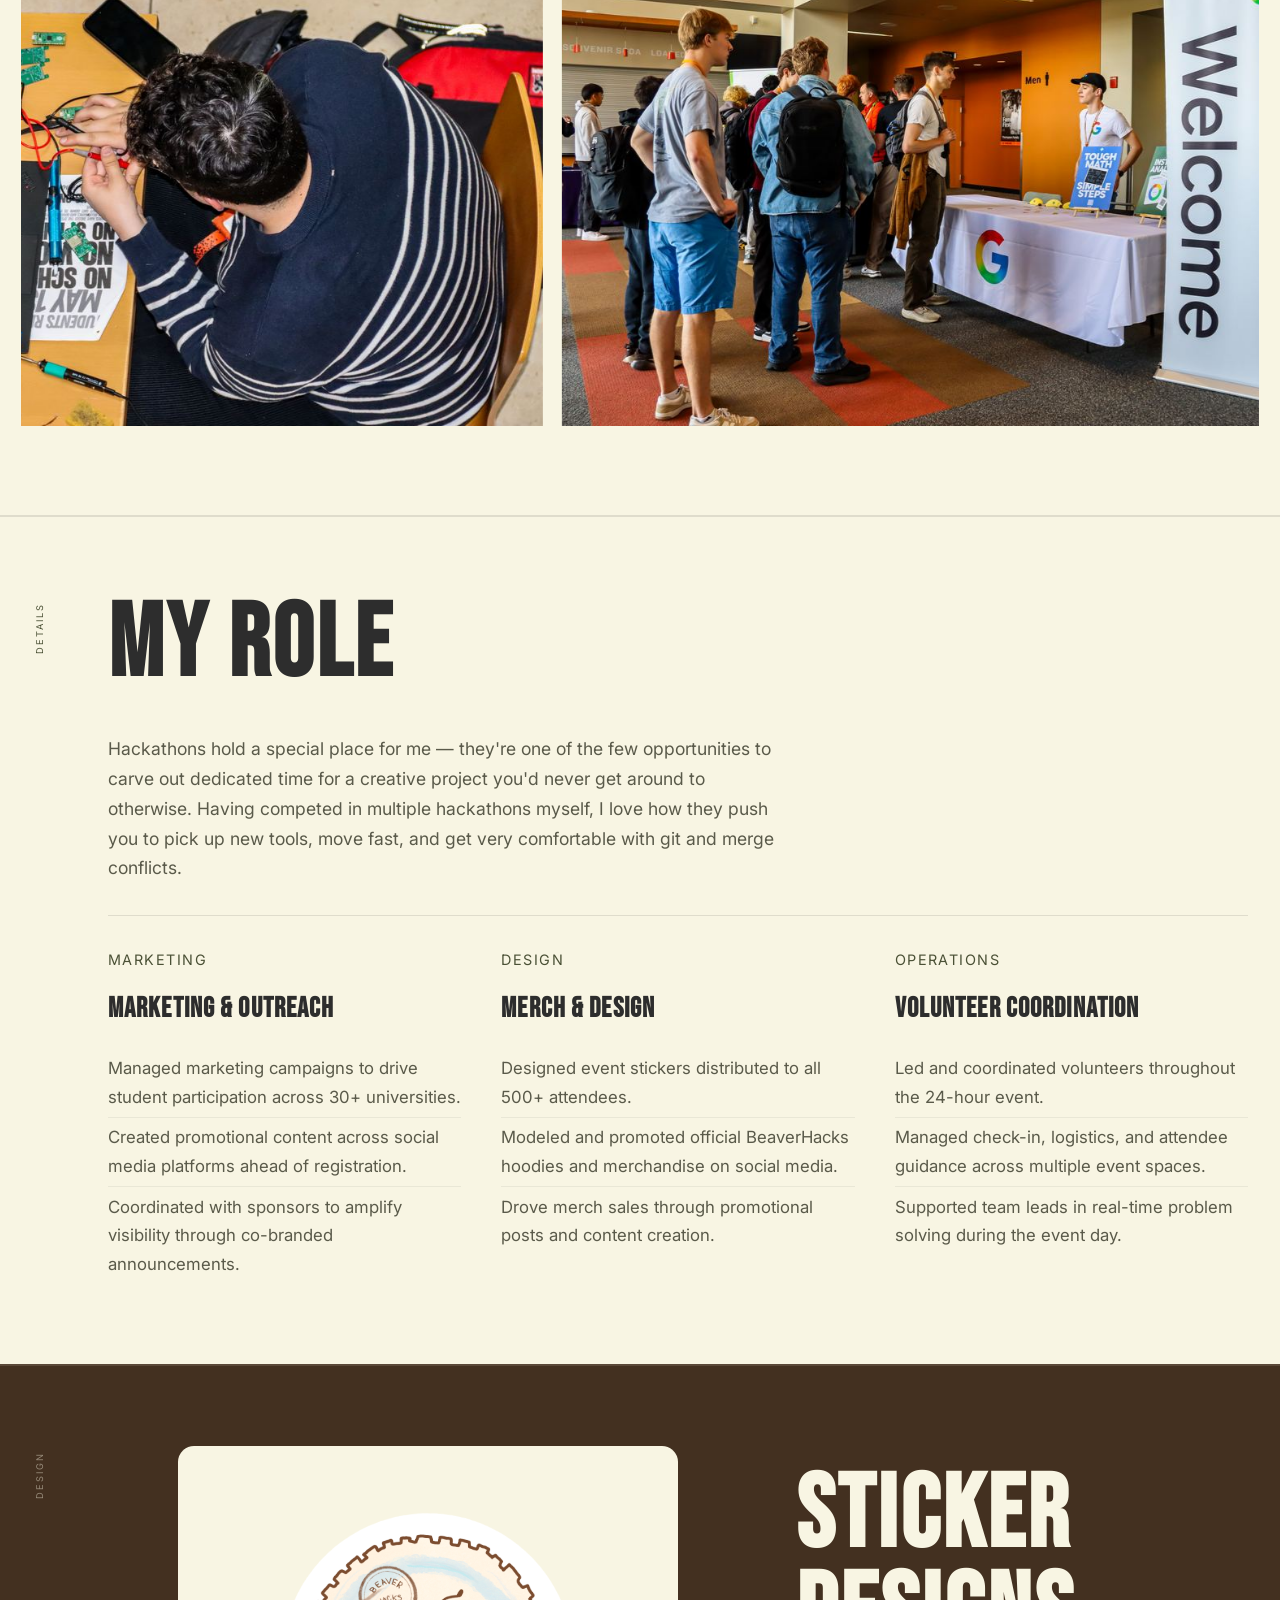
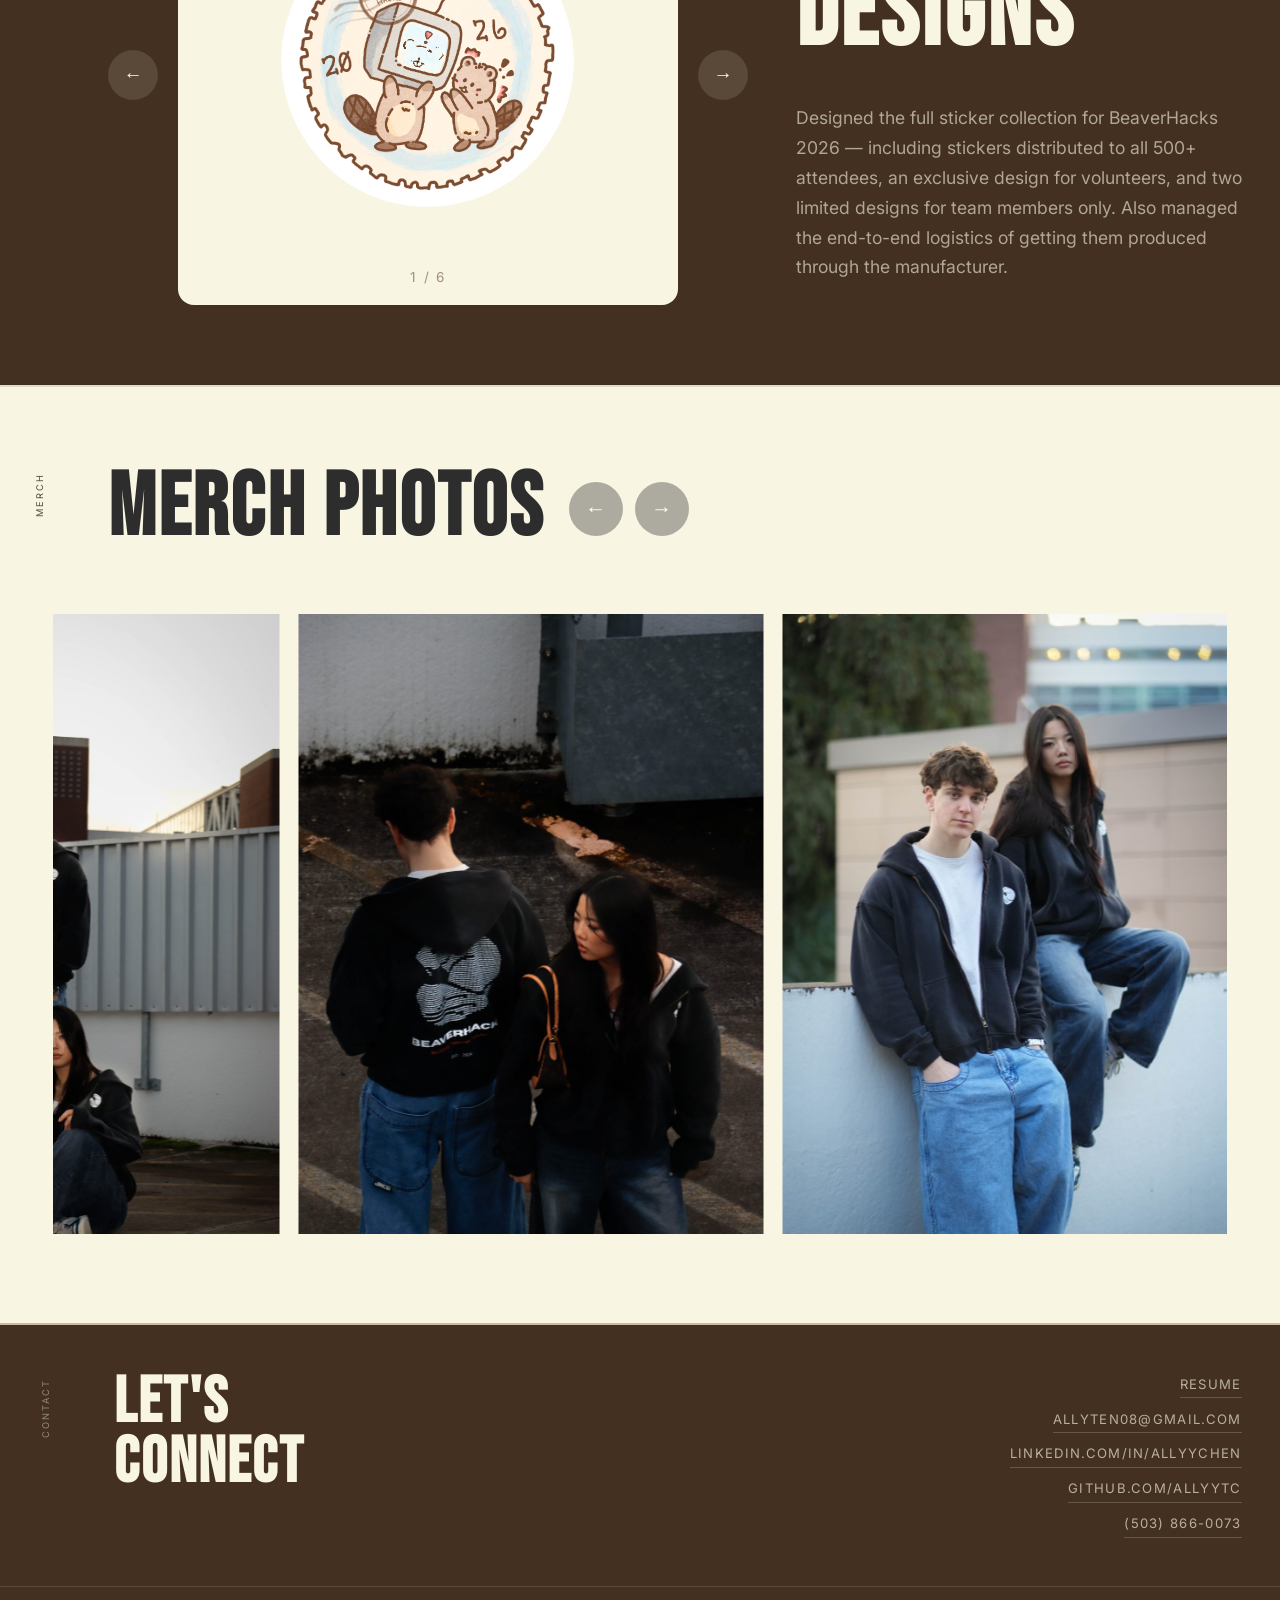
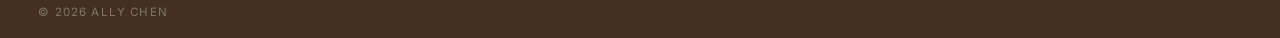
==== commit a751886b: "Combine hackathon projects into one section and point cards at public repos. Winners stay first with" ====
--- a/beaverhacks-2026.html
+++ b/beaverhacks-2026.html
@@ -54,7 +54,7 @@
 <body class="event-page">
 
   <nav class="nav" id="nav" aria-label="Primary"></nav>
-  <script src="nav.js?v=8"></script>
+  <script src="nav.js?v=9"></script>
 
   <!-- Hero -->
   <section class="section bh-dark" style="min-height: 80vh; display: flex; align-items: center; background-image: linear-gradient(rgba(20,20,20,0.55), rgba(20,20,20,0.55)), url('bh-event/gp1.JPG'); background-size: cover; background-position: center 48%;">
--- a/style.css
+++ b/style.css
@@ -1945,9 +1945,9 @@
     font-size: 0.5rem !important;
     letter-spacing: 0.06em !important;
     padding: 0.22rem 0.55rem !important;
-    white-space: nowrap !important;
+    white-space: normal !important;
     width: fit-content;
-    max-width: none;
+    max-width: 100%;
   }
 
   #hackathons .proj-card-title-line {
@@ -2783,6 +2783,7 @@
 
 /* Section heading row */
 .proj-section-head { margin-bottom: 3rem; }
+.proj-section-head--follow { margin-top: 5rem; }
 .proj-section-head .display-heading { margin-bottom: 0.75rem; }
 .proj-section-intro {
   font-size: 0.95rem;
@@ -2892,8 +2893,10 @@
   border: 1px solid rgba(232, 220, 197, 0.28);
   border-radius: 2em;
   box-shadow: none;
-  white-space: nowrap;
+  white-space: normal;
+  line-height: 1.35;
   width: fit-content;
+  max-width: 100%;
 }
 .section-dark .proj-card-badge--win,
 .section-walnut .proj-card-badge--win {
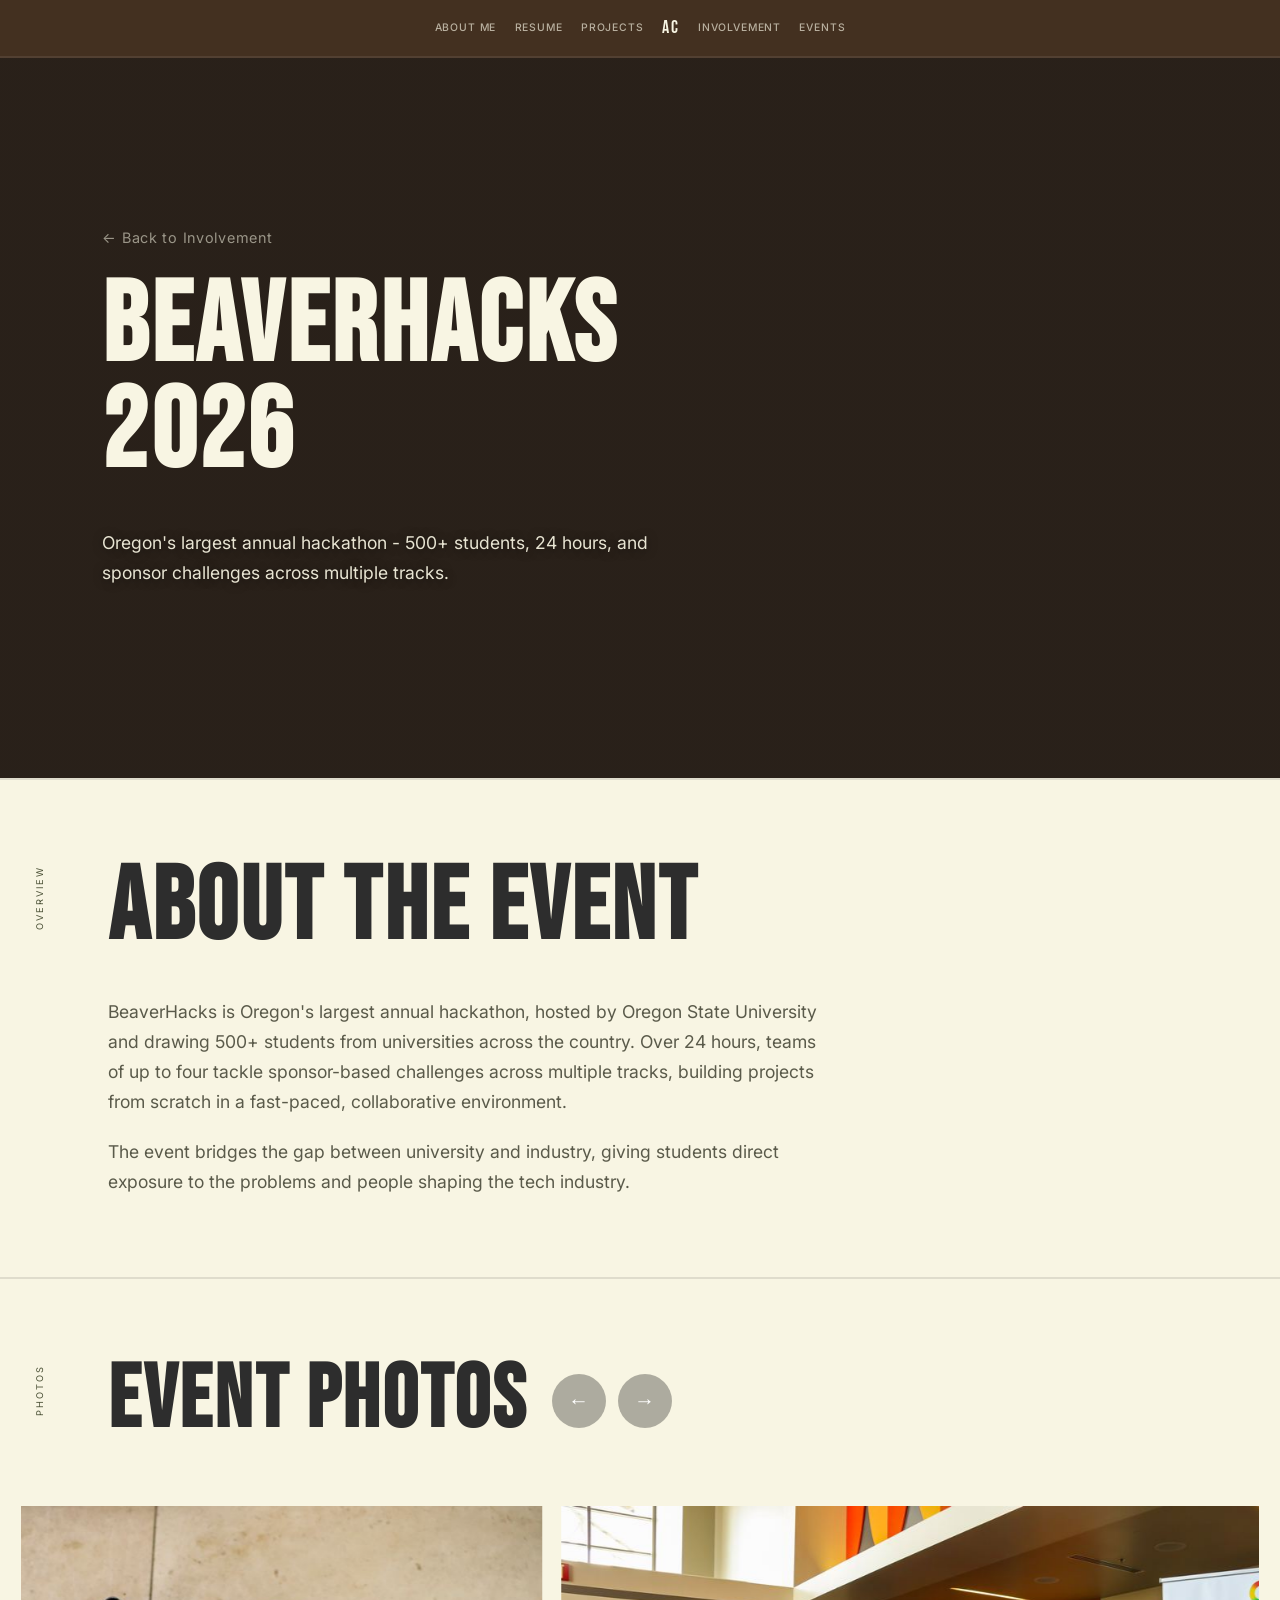
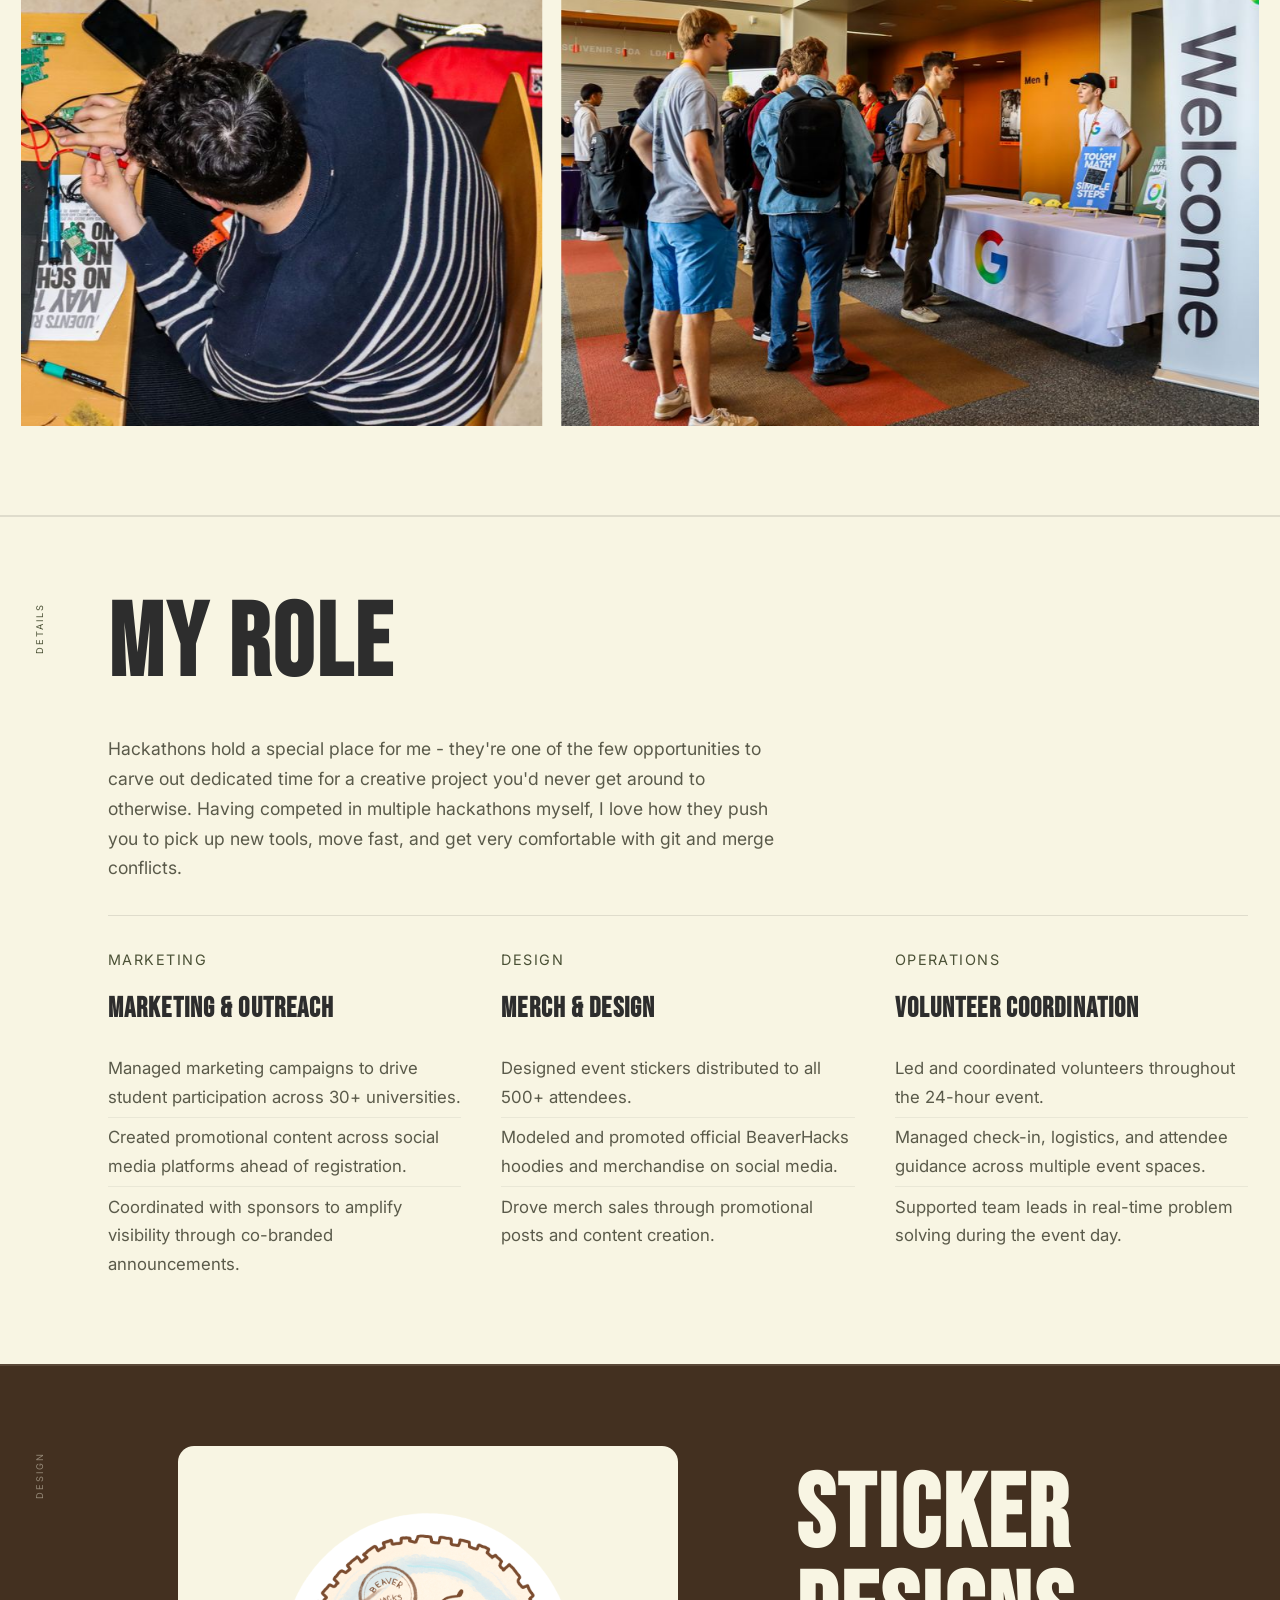
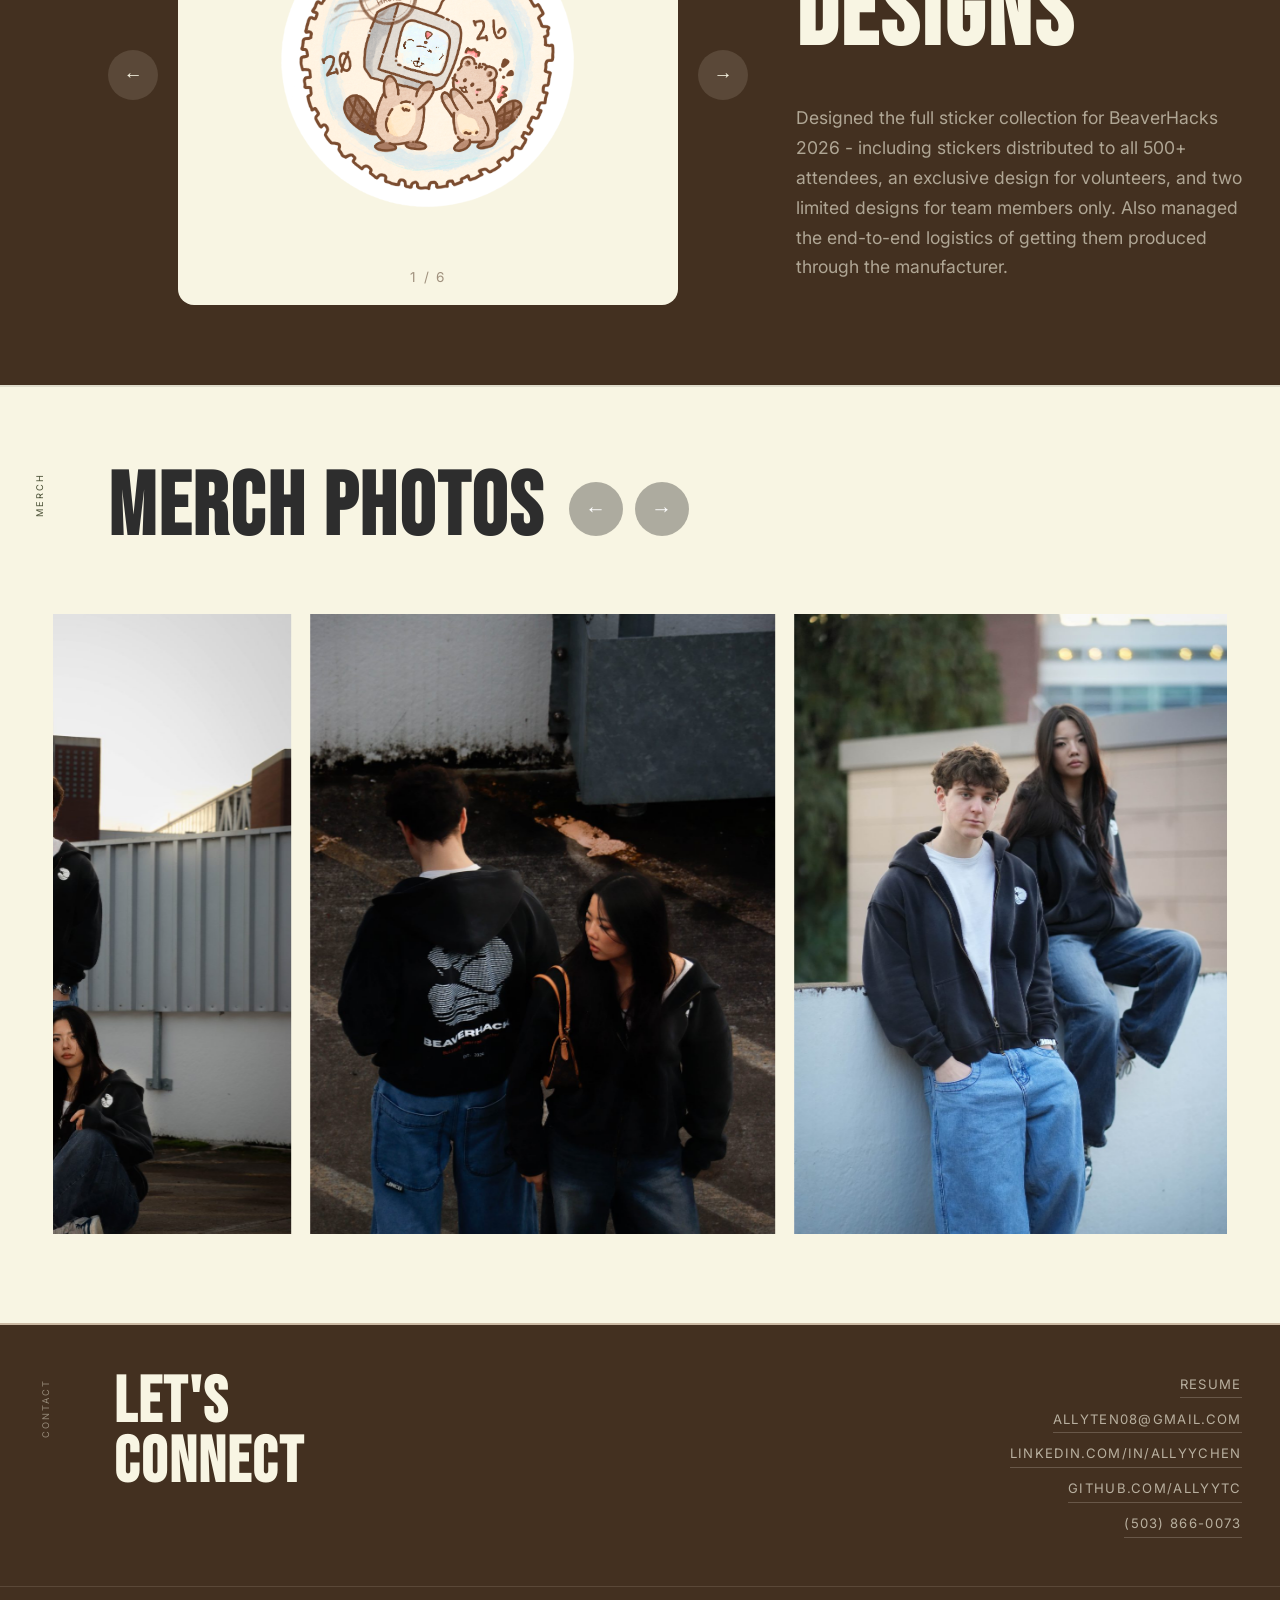
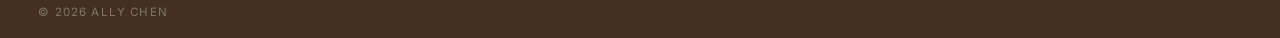
==== commit eb576ebf: "Replace website em dashes with hyphens Co-authored-by: Copilot <223556219+Copilot@users.noreply.gith" ====
--- a/beaverhacks-2026.html
+++ b/beaverhacks-2026.html
@@ -3,13 +3,13 @@
 <head>
   <meta charset="UTF-8" />
   <meta name="viewport" content="width=device-width, initial-scale=1.0" />
-  <title>BeaverHacks 2026 &mdash; Ally Chen</title>
+  <title>BeaverHacks 2026 - Ally Chen</title>
   <link rel="preconnect" href="https://fonts.googleapis.com" />
   <link rel="preconnect" href="https://fonts.gstatic.com" crossorigin />
   <link href="https://fonts.googleapis.com/css2?family=Bebas+Neue&family=Inter:wght@300;400;500;600&display=swap" rel="stylesheet" />
   <link rel="stylesheet" href="style.css?v=20260623k" />
   <style>
-    /* BeaverHacks 2026 — warm brown case-study theme */
+    /* BeaverHacks 2026 - warm brown case-study theme */
     body { background: #433020; overflow-x: hidden; }
     .nav {
       --nav-bg: #433020;
@@ -62,7 +62,7 @@
       <div class="section-body">
         <a href="involvement.html#events" style="display:inline-block; margin-bottom:1.5rem; font-size:0.9rem; color:rgba(248,245,227,0.55); text-decoration:none; letter-spacing:0.05em;">&larr; Back to Involvement</a>
         <h1 class="display-heading dh-light" style="font-size: clamp(4rem, 9vw, 7rem);">BeaverHacks<br/>2026</h1>
-        <p style="color: rgba(248,245,227,0.92); max-width: 560px; margin-top: 1rem; font-size: 1.1rem; text-shadow: 0 1px 10px rgba(0,0,0,0.5);">Oregon's largest annual hackathon — 500+ students, 24 hours, and sponsor challenges across multiple tracks.</p>
+        <p style="color: rgba(248,245,227,0.92); max-width: 560px; margin-top: 1rem; font-size: 1.1rem; text-shadow: 0 1px 10px rgba(0,0,0,0.5);">Oregon's largest annual hackathon - 500+ students, 24 hours, and sponsor challenges across multiple tracks.</p>
       </div>
     </div>
   </section>
@@ -384,7 +384,7 @@
       </div>
       <div class="section-body">
         <h2 class="display-heading" style="font-size: clamp(3.5rem, 8vw, 6.5rem);">My Role</h2>
-        <p style="max-width: 680px; margin: 1rem 0 2rem; color: #5a5a4a; line-height: 1.7; font-size: 1.1rem;">Hackathons hold a special place for me &mdash; they're one of the few opportunities to carve out dedicated time for a creative project you'd never get around to otherwise. Having competed in multiple hackathons myself, I love how they push you to pick up new tools, move fast, and get very comfortable with git and merge conflicts.</p>
+        <p style="max-width: 680px; margin: 1rem 0 2rem; color: #5a5a4a; line-height: 1.7; font-size: 1.1rem;">Hackathons hold a special place for me - they're one of the few opportunities to carve out dedicated time for a creative project you'd never get around to otherwise. Having competed in multiple hackathons myself, I love how they push you to pick up new tools, move fast, and get very comfortable with git and merge conflicts.</p>
         <div class="event-role-grid" style="display: grid; grid-template-columns: repeat(3, 1fr); gap: 2.5rem; border-top: 1px solid rgba(0,0,0,0.1); padding-top: 2rem;">
           <div>
             <div style="font-size: 0.9rem; color: var(--olive, #7a7a59); letter-spacing: 0.1em; text-transform: uppercase; margin-bottom: 0.75rem;">Marketing</div>
@@ -441,7 +441,7 @@
           </div>
           <div style="flex: 1;">
             <h2 class="display-heading" style="font-size: clamp(3.5rem, 8vw, 6.5rem);">Sticker Designs</h2>
-            <p style="margin-top: 0.75rem; color: rgba(248,245,227,0.6); font-size: 1.1rem;">Designed the full sticker collection for BeaverHacks 2026 — including stickers distributed to all 500+ attendees, an exclusive design for volunteers, and two limited designs for team members only. Also managed the end-to-end logistics of getting them produced through the manufacturer.</p>
+            <p style="margin-top: 0.75rem; color: rgba(248,245,227,0.6); font-size: 1.1rem;">Designed the full sticker collection for BeaverHacks 2026 - including stickers distributed to all 500+ attendees, an exclusive design for volunteers, and two limited designs for team members only. Also managed the end-to-end logistics of getting them produced through the manufacturer.</p>
           </div>
         </div>
         <script>
--- a/style.css
+++ b/style.css
@@ -2503,7 +2503,7 @@
     padding: 0.38rem 0.8rem !important;
   }
 
-  /* Involvement — clubs & org panels */
+  /* Involvement - clubs & org panels */
   .org-section-inner {
     padding: 3rem var(--m-gutter) !important;
   }
@@ -2592,7 +2592,7 @@
     padding: 0 !important;
   }
 
-  /* Experience section — headers must read larger than body */
+  /* Experience section - headers must read larger than body */
   #experience .display-heading,
   .exp-col .display-heading {
     font-size: var(--m-h2) !important;
@@ -2648,7 +2648,7 @@
     margin-bottom: 0.85rem;
   }
 
-  /* Mobile site template — match #about rhythm across pages */
+  /* Mobile site template - match #about rhythm across pages */
   .section-body p,
   .involvement-hero-copy p,
   .proj-section-intro,
@@ -3186,7 +3186,7 @@
   opacity: 0.85;
 }
 
-/* Hackathon expanded panels sit on cream — green buttons by default. */
+/* Hackathon expanded panels sit on cream - green buttons by default. */
 #hackathons .thumb-btn {
   background: var(--dark-bg);
   border-color: var(--dark-bg);
